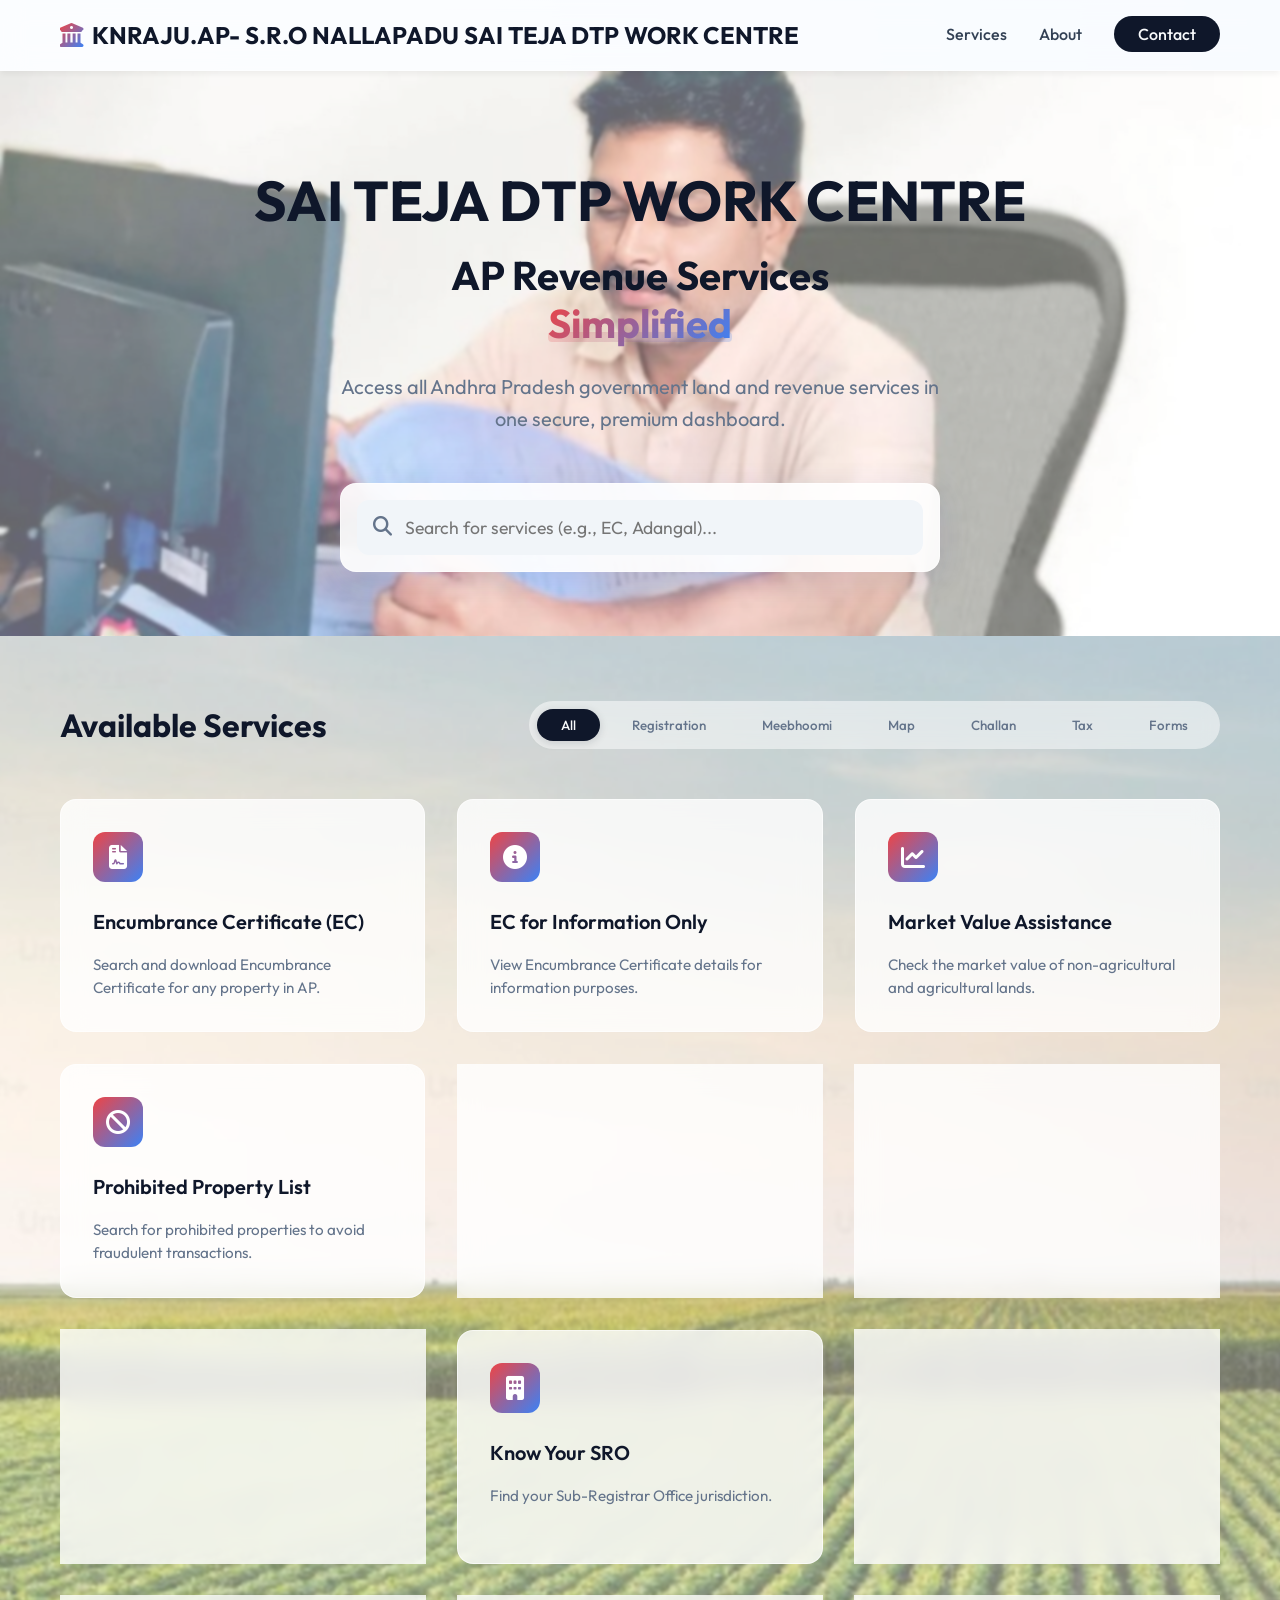
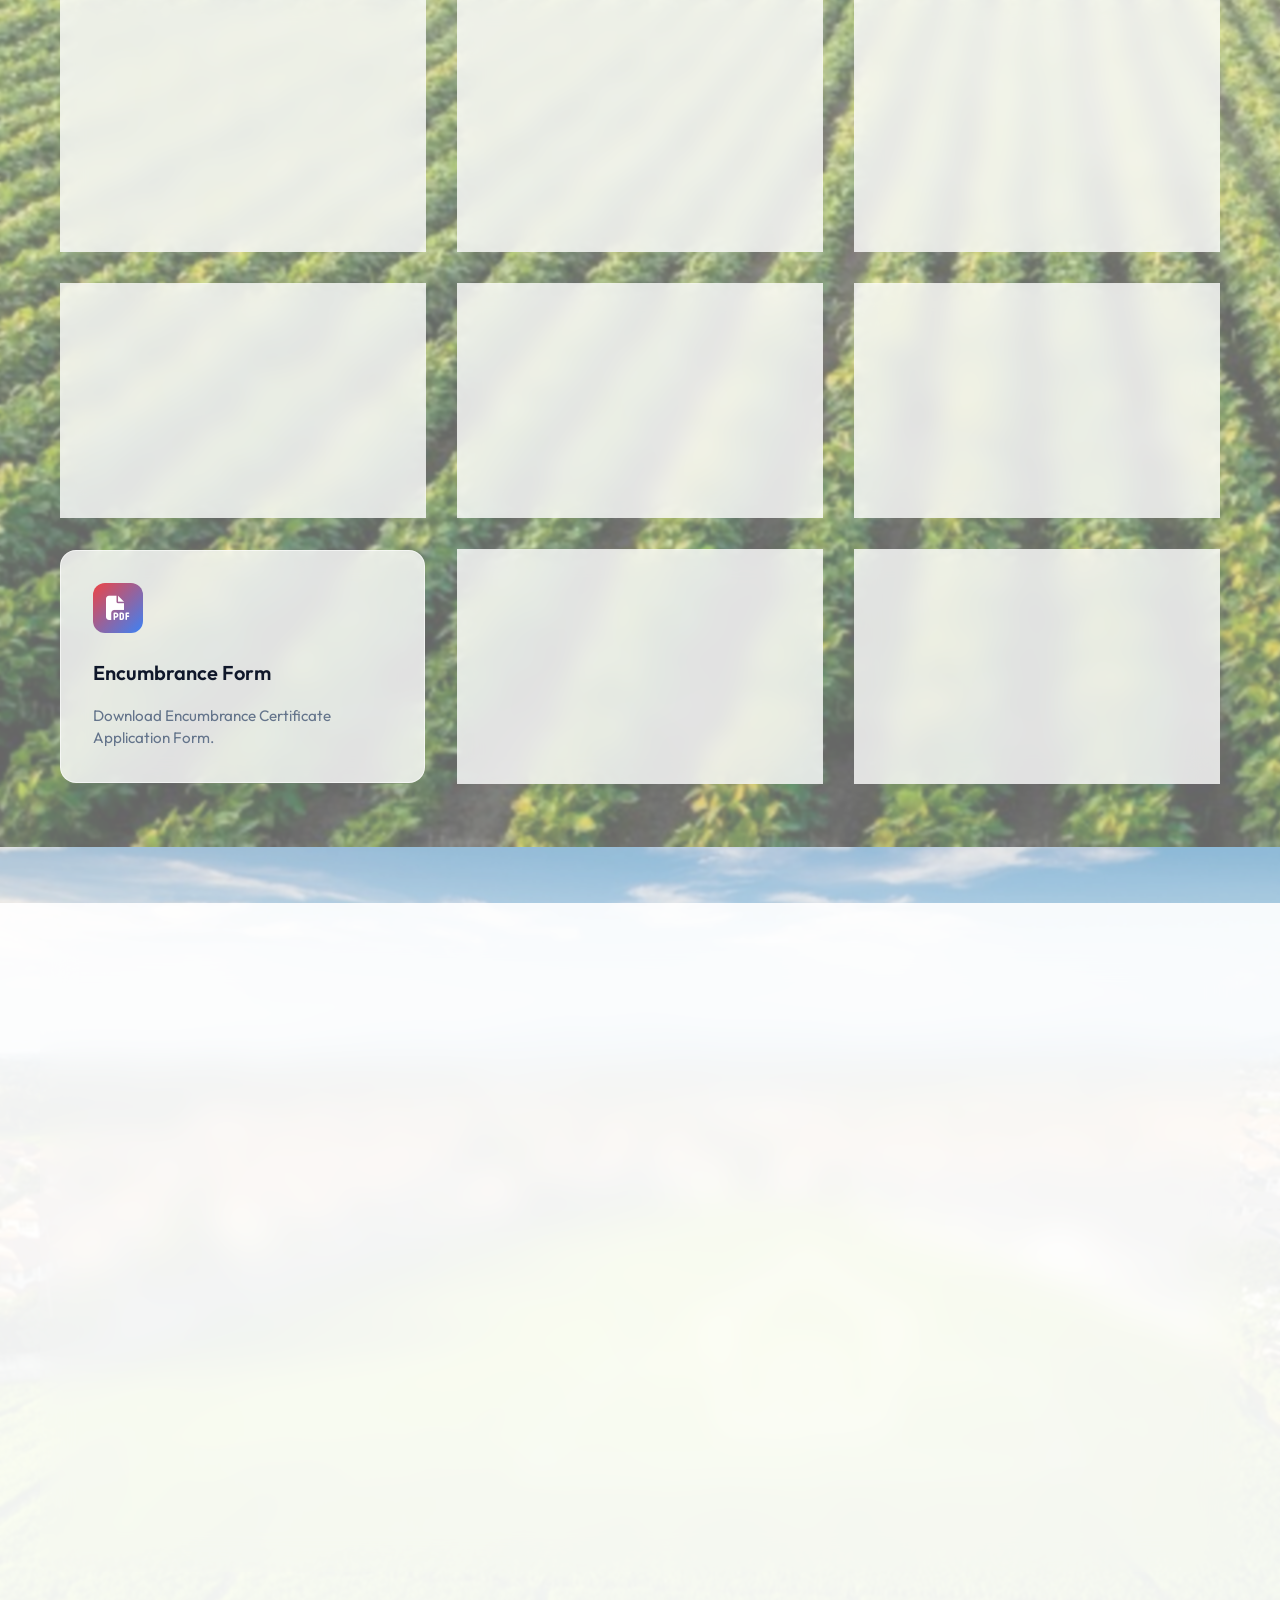
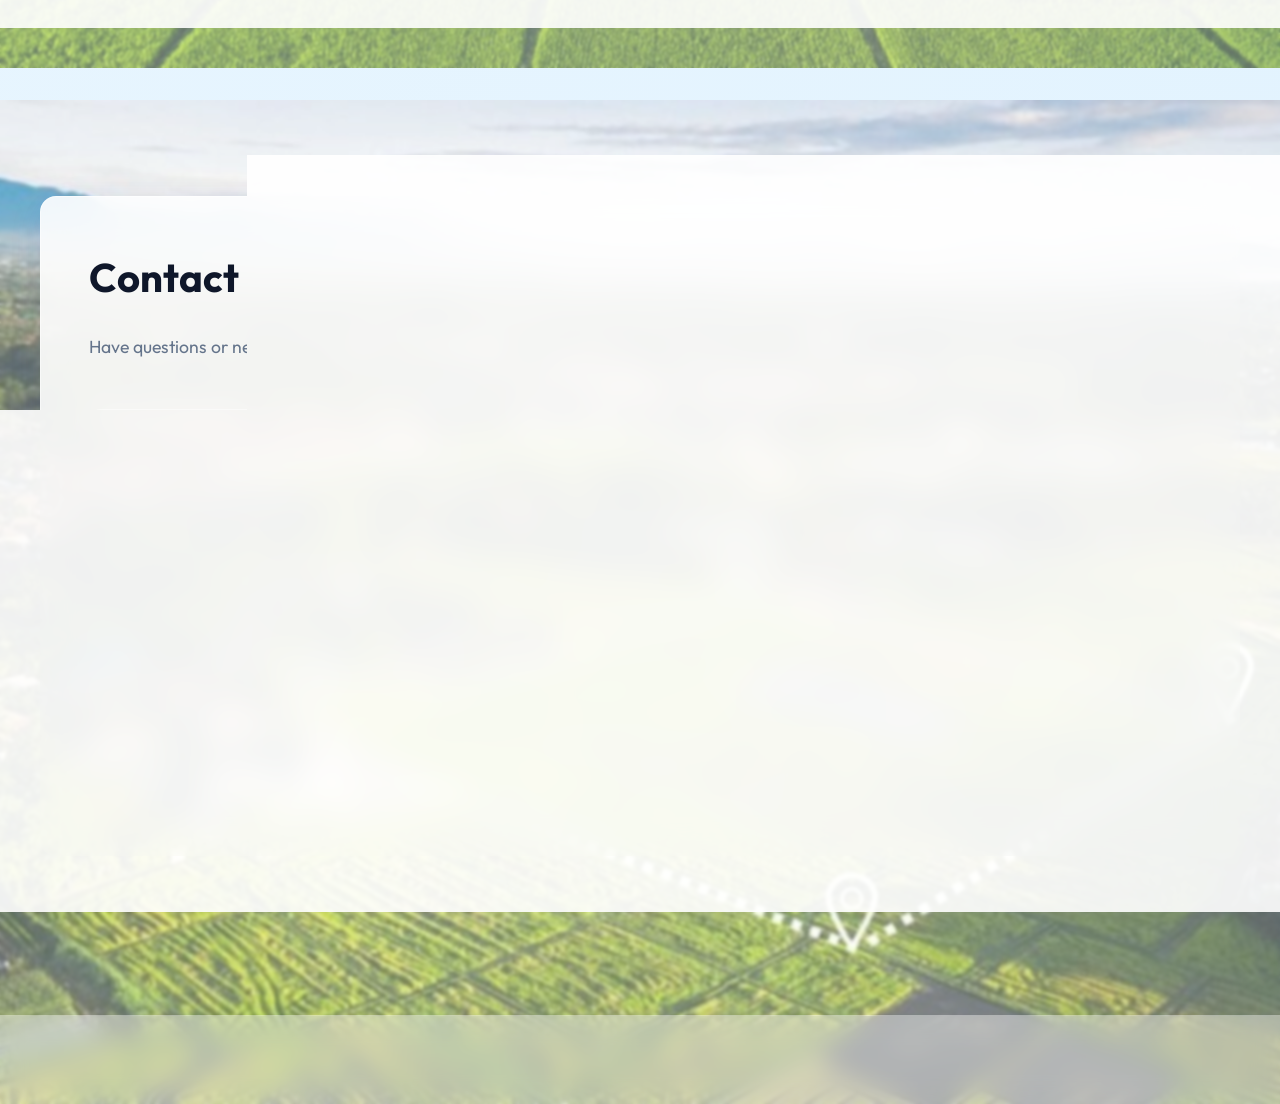
==== index.html @ a1134851 "chore(seo): add google tag manager noscript tag to body" ====
<!DOCTYPE html>
<html lang="en">

<head>
    <meta charset="UTF-8">
    <meta name="viewport" content="width=device-width, initial-scale=1.0">
    
    <!-- Google Tag Manager -->
    <script>(function(w,d,s,l,i){w[l]=w[l]||[];w[l].push({'gtm.start':
    new Date().getTime(),event:'gtm.js'});var f=d.getElementsByTagName(s)[0],
    j=d.createElement(s),dl=l!='dataLayer'?'&l='+l:'';j.async=true;j.src=
    'https://www.googletagmanager.com/gtm.js?id='+i+dl;f.parentNode.insertBefore(j,f);
    })(window,document,'script','dataLayer','GTM-5GGHSM65');</script>
    <!-- End Google Tag Manager -->
    
    <title>S.R.O NALLAPADU - SAI TEJA DTP WORK CENTRE | Kancharla Nagaraju & Kancharla Ramadevi | Guntur Revenue</title>
    <meta name="theme-color" content="#4f46e5">
    <meta name="description"
        content="Contact Kancharla Nagaraju & Document Writer Kancharla Ramadevi at SAI TEJA DTP WORK CENTRE in S.R.O Nallapadu, Guntur. Access all AP Government Revenue Department services, IGRS EC, Adangal, 1B, bank mortgage registrations, and marriage certificates.">
    <meta name="keywords" content="Nallapadu, S.R.O NALLAPADU, revenue, guntur, KANCHARLA NAGARAJU, KANCHARLA RAMADEVI, Sai Teja DTP Work Centre, Document Writer, AP Revenue Services, IGRS EC, Adangal, 1B, Bank Mortgage Registrations">

    <!-- JSON-LD Local Business Schema -->
    <script type="application/ld+json">
    {
      "@context": "https://schema.org",
      "@type": "LocalBusiness",
      "name": "S.R.O NALLAPADU - SAI TEJA DTP WORK CENTRE",
      "image": "https://knraju.works/logo.jpg",
      "@id": "https://knraju.works",
      "url": "https://knraju.works",
      "telephone": "+919703585992",
      "address": {
        "@type": "PostalAddress",
        "streetAddress": "Near Register office , Beside ankamma boddu centre",
        "addressLocality": "Nallapadu, Guntur",
        "addressRegion": "Andhra Pradesh",
        "postalCode": "522005",
        "addressCountry": "IN"
      },
      "geo": {
        "@type": "GeoCoordinates",
        "latitude": 16.2906,
        "longitude": 80.4076
      },
      "isAccessibleForFree": true,
      "employee": [
        {
          "@type": "Person",
          "name": "Kancharla Nagaraju",
          "jobTitle": "Owner"
        },
        {
          "@type": "Person",
          "name": "Kancharla Ramadevi W/o Naga Raju",
          "jobTitle": "Document Writer"
        }
      ]
    }
    </script>

    <!-- Google Fonts -->
    <link rel="preconnect" href="https://fonts.googleapis.com">
    <link rel="preconnect" href="https://fonts.gstatic.com" crossorigin>
    <link href="https://fonts.googleapis.com/css2?family=Outfit:wght@300;400;500;600;700&display=swap" rel="stylesheet">

    <!-- Custom CSS -->
    <link rel="stylesheet" href="styles.css">

    <!-- Icons -->
    <link rel="stylesheet" href="https://cdnjs.cloudflare.com/ajax/libs/font-awesome/6.4.0/css/all.min.css">
</head>

<body>
    <!-- Google Tag Manager (noscript) -->
    <noscript><iframe src="https://www.googletagmanager.com/ns.html?id=GTM-5GGHSM65"
    height="0" width="0" style="display:none;visibility:hidden"></iframe></noscript>
    <!-- End Google Tag Manager (noscript) -->

    <div class="background-gradient"></div>

    <header class="glass-header">
        <div class="container header-content">
            <div class="logo">
                <i class="fa-solid fa-building-columns"></i>
                <span>KNRAJU.AP- S.R.O NALLAPADU  SAI TEJA DTP WORK CENTRE</span>
            </div>
            <nav>
                <ul>
                    <li><a href="#services">Services</a></li>
                    <li><a href="#about">About</a></li>
                    <li><a href="#contact" class="btn-primary">Contact</a></li>
                </ul>
            </nav>
        </div>
    </header>

    <main>
        <section class="hero">
            <div class="container hero-content">
                <h1>SAI TEJA DTP WORK CENTRE</h1>
                <h2>AP Revenue Services <br><span class="highlight">Simplified</span></h2>
                <p>Access all Andhra Pradesh government land and revenue services in one secure, premium dashboard.</p>

                <div class="search-container glass-card">
                    <i class="fa-solid fa-magnifying-glass search-icon"></i>
                    <input type="text" id="serviceSearch" placeholder="Search for services (e.g., EC, Adangal)...">
                </div>
            </div>
        </section>

        <section id="services" class="services-section">
            <div class="container">
                <div class="section-header">
                    <h2>Available Services</h2>
                    <div class="category-tabs">
                        <button class="tab active" data-category="all">All</button>
                        <button class="tab" data-category="registration">Registration</button>
                        <button class="tab" data-category="meebhoomi">Meebhoomi</button>
                        <button class="tab" data-category="map">Map</button>
                        <button class="tab" data-category="challan">Challan</button>
                        <button class="tab" data-category="tax">Tax</button>
                        <button class="tab" data-category="forms">Forms</button>
                    </div>
                </div>

                <div class="services-grid" id="servicesGrid">
                    <!-- Services will be injected here by JS -->
                </div>
            </div>
        </section>

        <div class="middle-hero">
            <section id="about" class="about-section container">
                <div class="glass-card about-content">
                    <h2>About SAI TEJA DTP WORK CENTRE</h2>
                    <p>Welcome to <strong>SAI TEJA DTP WORK CENTRE</strong>, your trusted partner for Andhra Pradesh Revenue Department services located at <strong>S.R.O Nallapadu, Guntur</strong>. We are proudly managed by <strong>Kancharla Nagaraju</strong> and Document Writer <strong>Kancharla Ramadevi</strong>.</p>
                    <p>All type of Lands, houses, apartments, plots, bank mortgage registrations, marriage certificates
                        will
                        be done here.</p>
                    <p>ECs, copies, market values will be provided.</p>
                    <p><strong>Document Writer:</strong> KANCHARLA RAMADEVI W/o NAGA RAJU</p>
                    <div class="features-grid">
                        <div class="feature-item">
                            <i class="fa-solid fa-bolt"></i>
                            <span>Fast Access</span>
                        </div>
                        <div class="feature-item">
                            <i class="fa-solid fa-shield-halved"></i>
                            <span>Secure Links</span>
                        </div>
                        <div class="feature-item">
                            <i class="fa-solid fa-check-double"></i>
                            <span>Verified Sources</span>
                        </div>
                    </div>
                </div>
            </section>
        </div>
    </main>

    <div class="bottom-hero">

        <section id="contact" class="contact-section container">
            <div class="glass-card contact-content">
                <h2>Contact Us</h2>
                <p>Have questions or need assistance with our services? Reach out to SAI TEJA DTP WORK CENTRE.</p>

                <div class="contact-details">
                    <div class="contact-item">
                        <div class="icon-box">
                            <i class="fa-solid fa-location-dot"></i>
                        </div>
                        <div>
                            <h3>Visit Us</h3>
                            <p>Near Register office , Beside ankamma boddu centre,<br>Nallapadu, Guntur,A.P-522005.</p>
                        </div>
                    </div>

                    <div class="contact-item">
                        <div class="icon-box">
                            <i class="fa-solid fa-phone"></i>
                        </div>
                        <div>
                            <h3>Call Us</h3>
                            <p><a href="tel:+919703585992">+91 9703585992</a></p>
                        </div>
                    </div>

                    <div class="contact-item">
                        <div class="icon-box">
                            <i class="fa-solid fa-envelope"></i>
                        </div>
                        <div>
                            <h3>Email Us</h3>
                            <p><a href="mailto:saitejadtpworkcenter@gmail.com">saitejadtpworkcenter@gmail.com</a></p>
                        </div>
                    </div>
                </div>
            </div>
        </section>


        <footer class="glass-footer">
            <div class="container footer-content">
                <p>&copy; 2024 KNRAJU.AP- S.R.O NALLAPADU  SAI TEJA DTP WORK CENTRE. Private Dashboard.</p>
                <div class="footer-links">
                    <a href="#">Privacy Policy</a>
                    <a href="#">Terms of Service</a>
                </div>
            </div>
        </footer>
    </div>

    <script src="data.js"></script>
    <script src="script.js"></script>
</body>

</html>
---- styles.css ----
:root {
    --primary-color: #0f172a;
    --secondary-color: #334155;
    --accent-color: #ef4444;
    /* Red */
    --accent-gradient: linear-gradient(135deg, #ef4444 0%, #3b82f6 100%);
    --accent-hover: #dc2626;
    --text-light: #f8fafc;
    --text-dark: #1e293b;
    --text-muted: #64748b;
    --glass-bg: rgba(255, 255, 255, 0.7);
    --glass-border: rgba(255, 255, 255, 0.5);
    --glass-shadow: 0 8px 32px 0 rgba(31, 38, 135, 0.1);
    --gradient-bg: linear-gradient(135deg, #f0f9ff 0%, #e0f2fe 100%);
    --card-hover-transform: translateY(-5px);
}

* {
    margin: 0;
    padding: 0;
    box-sizing: border-box;
}

body {
    font-family: 'Outfit', sans-serif;
    background: var(--gradient-bg);
    color: var(--text-dark);
    line-height: 1.6;
    min-height: 100vh;
    overflow-x: hidden;
}

.background-gradient {
    position: fixed;
    top: 0;
    left: 0;
    width: 100%;
    height: 100%;
    z-index: -1;
    background: radial-gradient(circle at 10% 20%, rgb(239, 246, 255) 0%, rgb(219, 234, 254) 90%);
}

.container {
    max-width: 1200px;
    margin: 0 auto;
    padding: 0 20px;
}

/* Header */
.glass-header {
    background: rgba(255, 255, 255, 0.8);
    backdrop-filter: blur(12px);
    -webkit-backdrop-filter: blur(12px);
    border-bottom: 1px solid var(--glass-border);
    position: sticky;
    top: 0;
    z-index: 100;
    padding: 1rem 0;
    box-shadow: 0 4px 6px -1px rgba(0, 0, 0, 0.05);
}

.header-content {
    display: flex;
    justify-content: space-between;
    align-items: center;
}

.logo {
    font-size: 1.5rem;
    font-weight: 700;
    color: var(--primary-color);
    display: flex;
    align-items: center;
    gap: 0.5rem;
}

.logo i {
    background: var(--accent-gradient);
    -webkit-background-clip: text;
    background-clip: text;
    -webkit-text-fill-color: transparent;
}

nav ul {
    display: flex;
    gap: 2rem;
    list-style: none;
    align-items: center;
}

nav a {
    text-decoration: none;
    color: var(--secondary-color);
    font-weight: 500;
    transition: color 0.3s ease;
}

nav a:hover {
    color: var(--primary-color);
}

.btn-primary {
    background-color: var(--primary-color);
    color: var(--text-light) !important;
    padding: 0.5rem 1.5rem;
    border-radius: 50px;
    transition: all 0.3s ease;
}

.btn-primary:hover {
    background-color: var(--secondary-color);
    transform: translateY(-2px);
    box-shadow: 0 4px 12px rgba(15, 23, 42, 0.2);
}

/* Hero */
.hero {
    padding: 6rem 0 4rem;
    text-align: center;
    position: relative;
    background-image: url('hero-bg.jpg');
    background-size: cover;
    background-position: center;
    background-repeat: no-repeat;
}

.hero::before {
    content: '';
    position: absolute;
    top: 0;
    left: 0;
    right: 0;
    bottom: 0;
    background: rgba(255, 255, 255, 0.4);
    backdrop-filter: blur(1px);
    z-index: 0;
}

.hero-content {
    position: relative;
    z-index: 1;
}

.hero h1 {
    font-size: 3.5rem;
    color: var(--primary-color);
    margin-bottom: 1rem;
    line-height: 1.2;
}

.hero h2 {
    font-size: 2.5rem;
    color: var(--primary-color);
    margin-bottom: 1.5rem;
    line-height: 1.2;
}

.highlight {
    background: var(--accent-gradient);
    -webkit-background-clip: text;
    background-clip: text;
    -webkit-text-fill-color: transparent;
    position: relative;
    display: inline-block;
}

.highlight::after {
    content: '';
    position: absolute;
    bottom: 5px;
    left: 0;
    width: 100%;
    height: 10px;
    background: var(--accent-gradient);
    opacity: 0.2;
    z-index: -1;
    border-radius: 4px;
}

.hero p {
    font-size: 1.25rem;
    color: var(--text-muted);
    max-width: 600px;
    margin: 0 auto 3rem;
}

.search-container {
    max-width: 600px;
    margin: 0 auto;
    position: relative;
    display: flex;
    align-items: center;
}

.glass-card {
    background: rgba(255, 255, 255, 0.9);
    backdrop-filter: blur(16px);
    border: 1px solid var(--glass-border);
    border-radius: 16px;
    box-shadow: var(--glass-shadow);
    padding: 1rem;
}

.search-container input {
    width: 100%;
    padding: 1rem 1rem 1rem 3rem;
    border: none;
    border-radius: 12px;
    font-size: 1.1rem;
    background: #f1f5f9;
    color: var(--text-dark);
    outline: none;
    transition: all 0.3s ease;
    font-family: inherit;
}

.search-container input:focus {
    background: #fff;
    box-shadow: 0 0 0 3px rgba(239, 68, 68, 0.3);
}

.search-icon {
    position: absolute;
    left: 2rem;
    color: var(--text-muted);
    font-size: 1.2rem;
}

/* Services */
.services-section {
    padding: 4rem 0;
}

.section-header {
    display: flex;
    justify-content: space-between;
    align-items: center;
    margin-bottom: 3rem;
    flex-wrap: wrap;
    gap: 1rem;
}

.section-header h2 {
    font-size: 2rem;
    color: var(--primary-color);
}

.category-tabs {
    display: flex;
    gap: 0.5rem;
    background: rgba(255, 255, 255, 0.5);
    padding: 0.5rem;
    border-radius: 50px;
    backdrop-filter: blur(8px);
}

.tab {
    border: none;
    background: none;
    padding: 0.5rem 1.5rem;
    border-radius: 25px;
    cursor: pointer;
    font-family: inherit;
    font-weight: 500;
    color: var(--text-muted);
    transition: all 0.3s ease;
}

.tab.active {
    background-color: var(--primary-color);
    color: var(--text-light);
    box-shadow: 0 2px 8px rgba(15, 23, 42, 0.15);
}

.tab:hover:not(.active) {
    background-color: rgba(255, 255, 255, 0.8);
    color: var(--primary-color);
}

.services-grid {
    display: grid;
    grid-template-columns: repeat(auto-fill, minmax(280px, 1fr));
    gap: 2rem;
}

.service-card {
    background: rgba(255, 255, 255, 0.8);
    backdrop-filter: blur(12px);
    border: 1px solid rgba(255, 255, 255, 0.6);
    border-radius: 16px;
    padding: 2rem;
    text-decoration: none;
    color: var(--text-dark);
    transition: all 0.3s cubic-bezier(0.4, 0, 0.2, 1);
    display: flex;
    flex-direction: column;
    align-items: flex-start;
    gap: 1rem;
    position: relative;
    overflow: hidden;
}

.service-card:hover {
    transform: translateY(-8px);
    box-shadow: 0 20px 40px -5px rgba(0, 0, 0, 0.1);
    background: rgba(255, 255, 255, 0.95);
    border-color: var(--accent-color);
}

.service-icon {
    width: 50px;
    height: 50px;
    background: var(--accent-gradient);
    border-radius: 12px;
    display: flex;
    align-items: center;
    justify-content: center;
    color: #fff;
    font-size: 1.5rem;
    margin-bottom: 0.5rem;
}

.service-card h3 {
    font-size: 1.25rem;
    font-weight: 600;
    color: var(--primary-color);
}

.service-card p {
    font-size: 0.95rem;
    color: var(--text-muted);
    line-height: 1.5;
}

.card-arrow {
    position: absolute;
    bottom: 1.5rem;
    right: 1.5rem;
    color: var(--accent-color);
    opacity: 0;
    transform: translateX(-10px);
    transition: all 0.3s ease;
}

.service-card:hover .card-arrow {
    opacity: 1;
    transform: translateX(0);
}

/* Footer */
.glass-footer {
    margin-top: 4rem;
    padding: 2rem 0;
    background: rgba(255, 255, 255, 0.5);
    backdrop-filter: blur(12px);
    border-top: 1px solid var(--glass-border);
}

.footer-content {
    display: flex;
    justify-content: space-between;
    align-items: center;
    color: var(--text-muted);
    font-size: 0.9rem;
}

.footer-links {
    display: flex;
    gap: 1.5rem;
}

.footer-links a {
    color: var(--text-muted);
    text-decoration: none;
    transition: color 0.2s;
}

.footer-links a:hover {
    color: var(--primary-color);
}

/* About Section */
.about-section,
.contact-section {
    padding: 6rem 0;
    margin-bottom: 2rem;
}

.about-content,
.contact-content {
    padding: 3rem;
    text-align: left;
}

.about-content h2,
.contact-content h2 {
    font-size: 2.5rem;
    color: var(--primary-color);
    margin-bottom: 1.5rem;
}

.about-content p,
.contact-content p {
    font-size: 1.1rem;
    color: var(--text-muted);
    max-width: 800px;
    margin: 0 0 2rem 0;
}

.features-grid {
    display: flex;
    justify-content: flex-start;
    gap: 3rem;
    margin-top: 3rem;
    flex-wrap: wrap;
}

.feature-item {
    display: flex;
    flex-direction: column;
    align-items: center;
    gap: 1rem;
}

.feature-item i {
    font-size: 2rem;
    background: var(--accent-gradient);
    /* -webkit-background-clip: text; */
    /* -webkit-text-fill-color: transparent; */
    color: #fff;
    /* background: rgba(239, 68, 68, 0.1); */
    width: 60px;
    height: 60px;
    display: flex;
    align-items: center;
    justify-content: center;
    border-radius: 50%;
}

.feature-item span {
    font-weight: 600;
    color: var(--primary-color);
}

/* Contact Section */
.contact-details {
    display: flex;
    flex-direction: column;
    gap: 1.5rem;
    margin-top: 3rem;
    text-align: left;
}

.contact-item {
    display: flex;
    align-items: flex-start;
    gap: 1rem;
    background: rgba(255, 255, 255, 0.5);
    padding: 1.5rem;
    border-radius: 12px;
    transition: transform 0.3s ease;
}

.contact-item:hover {
    transform: translateY(-5px);
    background: rgba(255, 255, 255, 0.8);
}

.icon-box {
    background: var(--primary-color);
    color: var(--text-light);
    width: 40px;
    height: 40px;
    border-radius: 10px;
    display: flex;
    align-items: center;
    justify-content: center;
    font-size: 1.2rem;
    flex-shrink: 0;
}

.contact-item h3 {
    font-size: 1.1rem;
    color: var(--primary-color);
    margin-bottom: 0.5rem;
}

.contact-item p {
    margin: 0;
    font-size: 0.95rem;
    text-align: left;
}

.contact-item a {
    color: var(--secondary-color);
    text-decoration: none;
    font-weight: 500;
}

.contact-item a:hover {
    color: var(--accent-hover);
}

/* Responsive */
@media (max-width: 768px) {
    .hero h1 {
        font-size: 2.5rem;
    }

    .hero h2 {
        font-size: 2rem;
    }

    .header-content {
        flex-direction: column;
        gap: 1rem;
    }

    .footer-content {
        flex-direction: column;
        gap: 1rem;
        text-align: center;
    }

    .category-tabs {
        width: 100%;
        overflow-x: auto;
        padding-bottom: 0.5rem;
    }

    .tab {
        white-space: nowrap;
    }
}

.services-content {
    padding: 3rem;
    text-align: left;
}
/* Bottom Hero Section */
.bottom-hero {
    position: relative;
    background-image: url('footer-bg.jpg');
    background-size: cover;
    background-position: center;
    background-repeat: no-repeat;
}

.bottom-hero::before {
    content: '';
    position: absolute;
    top: 0;
    left: 0;
    right: 0;
    bottom: 0;
    background: rgba(255, 255, 255, 0.3);
    backdrop-filter: blur(1px);
    z-index: 0;
}

.bottom-hero .contact-section,
.bottom-hero .glass-footer {
    position: relative;
    z-index: 1;
}

.bottom-hero .glass-footer {
    background: rgba(255, 255, 255, 0.4);
    border-top: 1px solid rgba(255, 255, 255, 0.3);
}

/* Middle Hero Section */
.middle-hero {
    position: relative;
    background-image: url('about-bg.jpg');
    background-size: cover;
    background-position: center;
    background-repeat: no-repeat;
}

.middle-hero::before {
    content: '';
    position: absolute;
    top: 0;
    left: 0;
    right: 0;
    bottom: 0;
    background: rgba(255, 255, 255, 0.4);
    backdrop-filter: blur(1px);
    z-index: 0;
}

.middle-hero .about-section {
    position: relative;
    z-index: 1;
}

/* Services Section Background */
.services-section {
    position: relative;
    background-image: url('services-bg.jpg');
    background-size: cover;
    background-position: center;
    background-repeat: no-repeat;
}

.services-section::before {
    content: '';
    position: absolute;
    top: 0;
    left: 0;
    right: 0;
    bottom: 0;
    background: rgba(255, 255, 255, 0.4);
    backdrop-filter: blur(1px);
    z-index: 0;
}

.services-section .container {
    position: relative;
    z-index: 1;
}
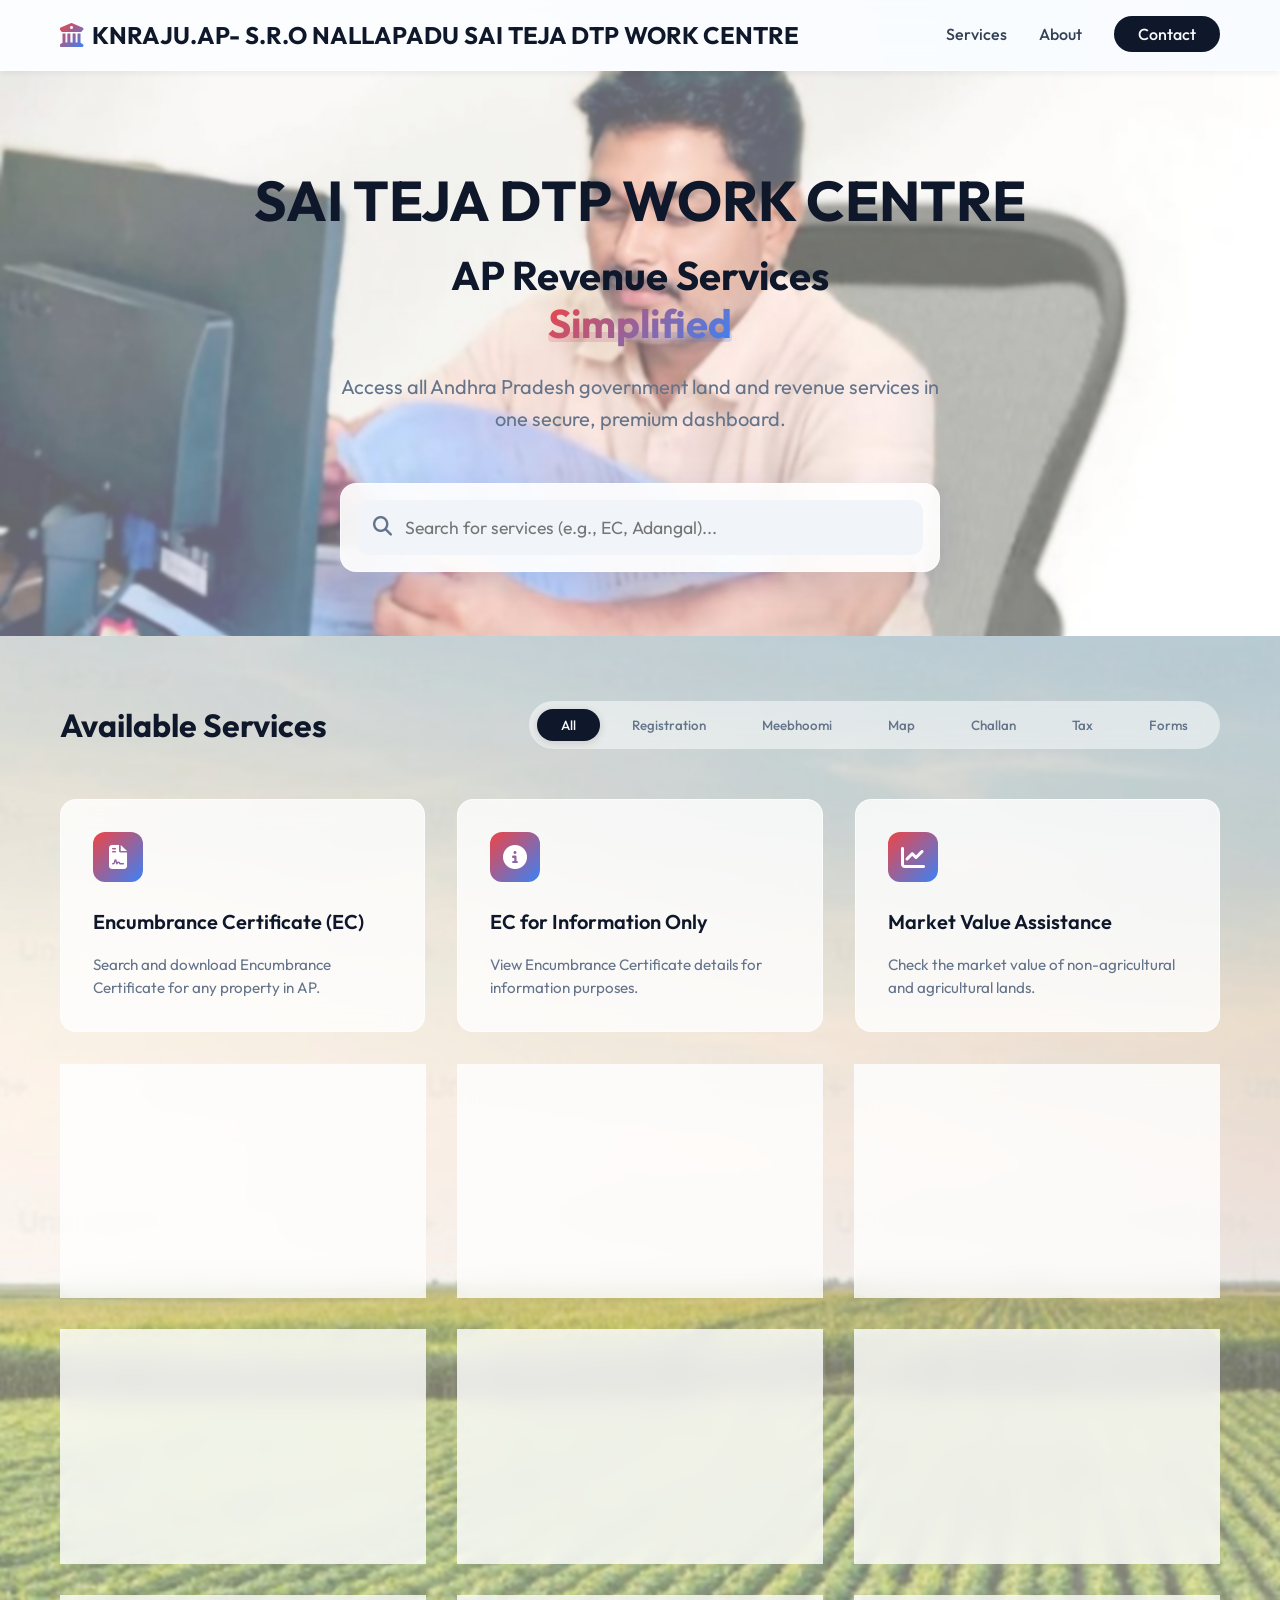
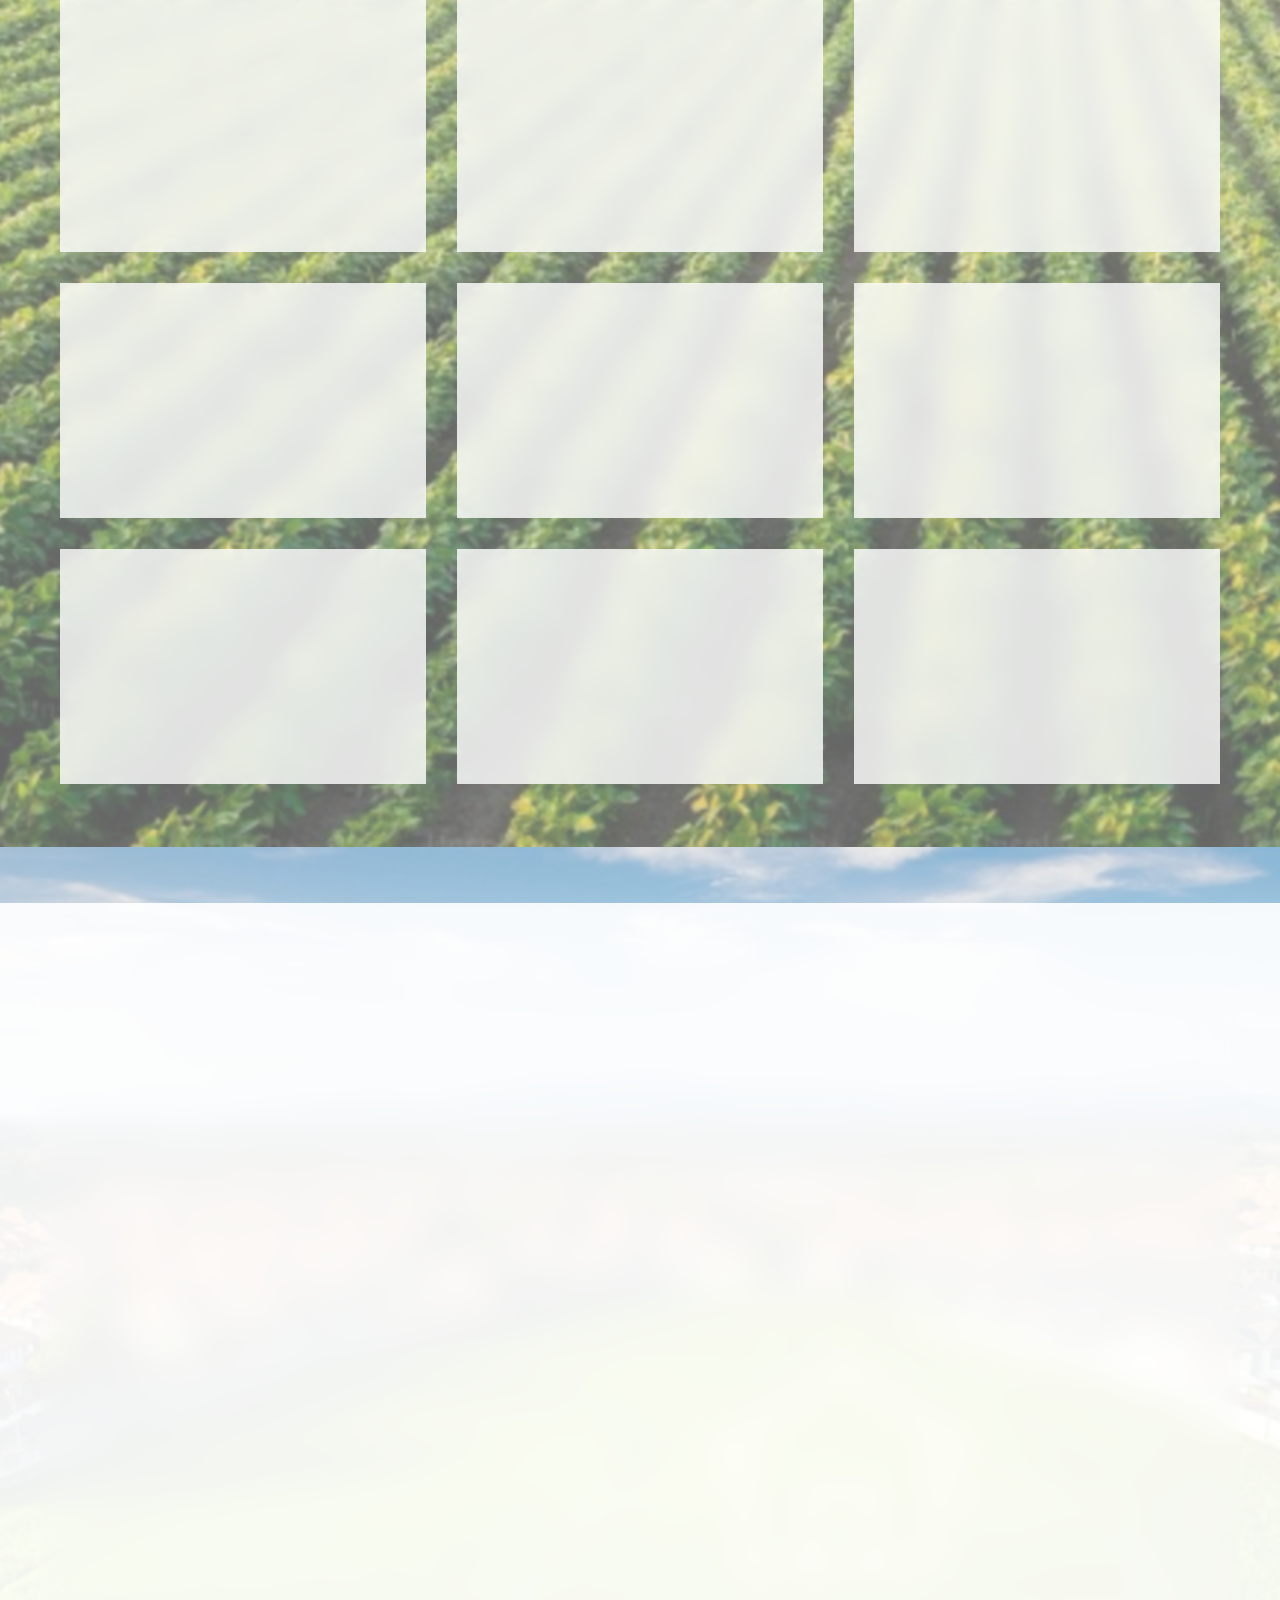
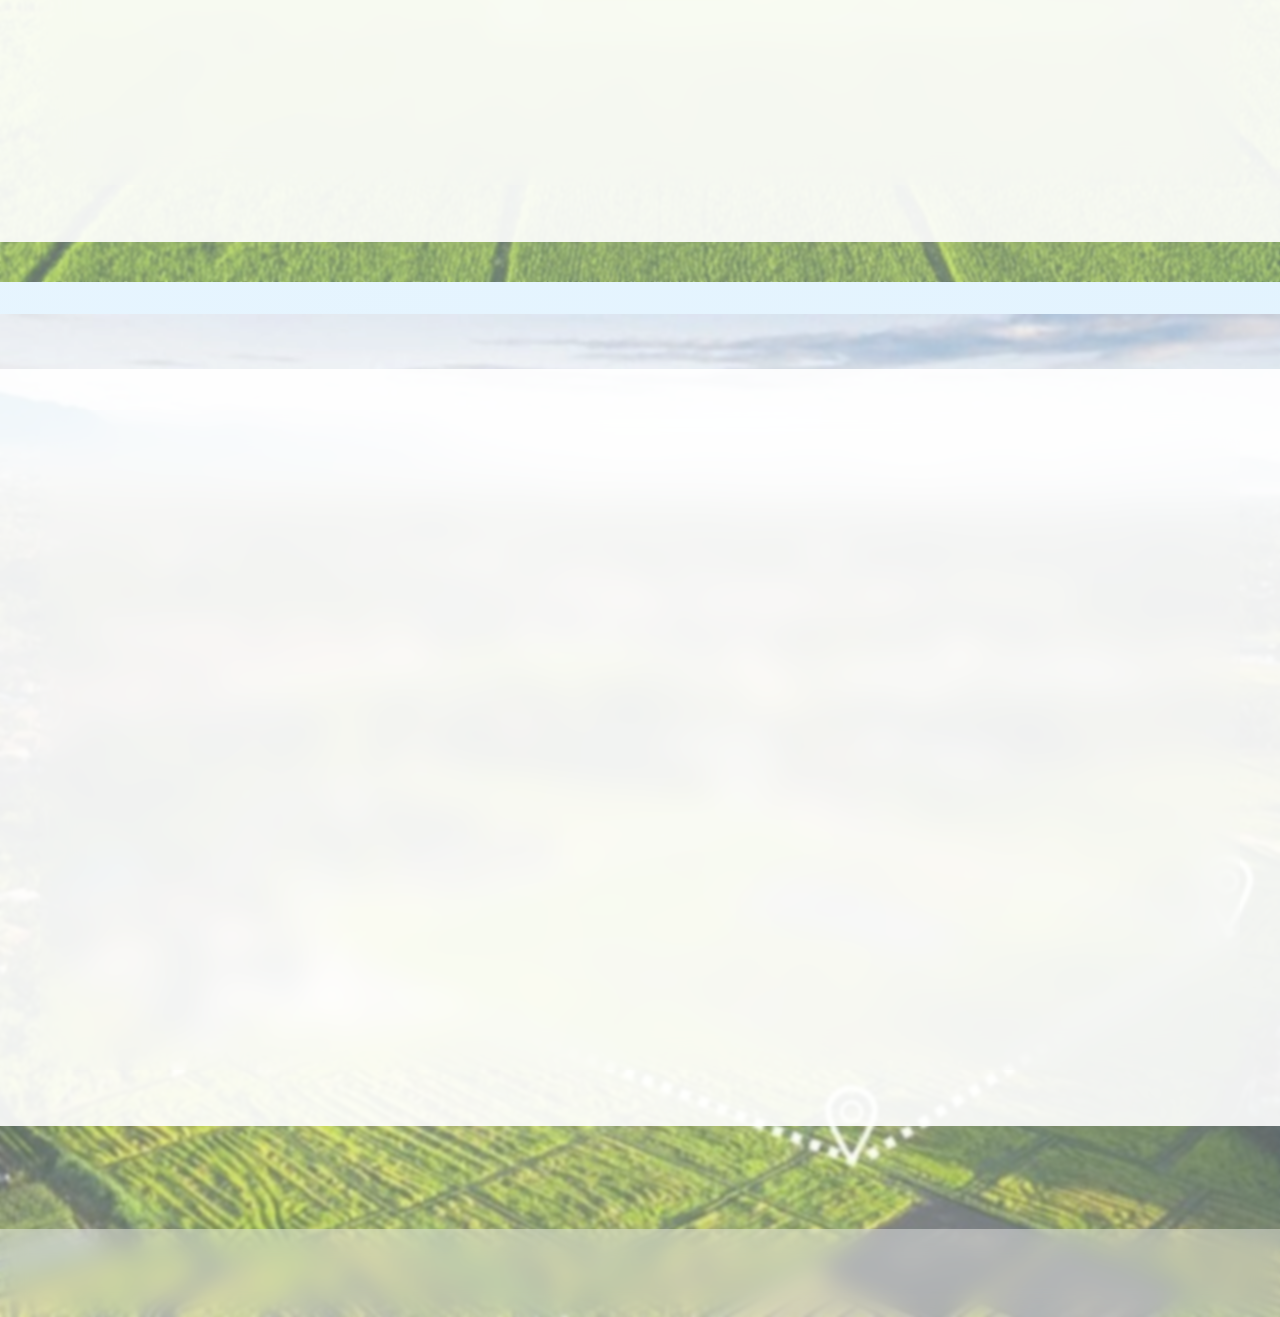
==== commit 3952749d: "Add ANYWHERE REGISTRATIONS note to About section" ====
--- a/index.html
+++ b/index.html
@@ -138,6 +138,10 @@
                         will
                         be done here.</p>
                     <p>ECs, copies, market values will be provided.</p>
+                    <p style="background: rgba(79, 70, 229, 0.05); padding: 15px; border-left: 4px solid #4f46e5; border-radius: 8px; margin: 15px 0;">
+                        <strong>(Note: We provide our registration services i.e. ANYWHERE REGISTRATIONS across Andhra Pradesh.)</strong><br>
+                        Whether you are situated in Guntur, Visakhapatnam, Tirupati, or any other region, we provide seamless, legally compliant, and hassle-free registration assistance for every client across the entire state. Our priority is to make your property transactions and documentation processes as smooth and accessible as possible, regardless of your location in AP.
+                    </p>
                     <p><strong>Document Writer:</strong> KANCHARLA RAMADEVI W/o NAGA RAJU</p>
                     <div class="features-grid">
                         <div class="feature-item">
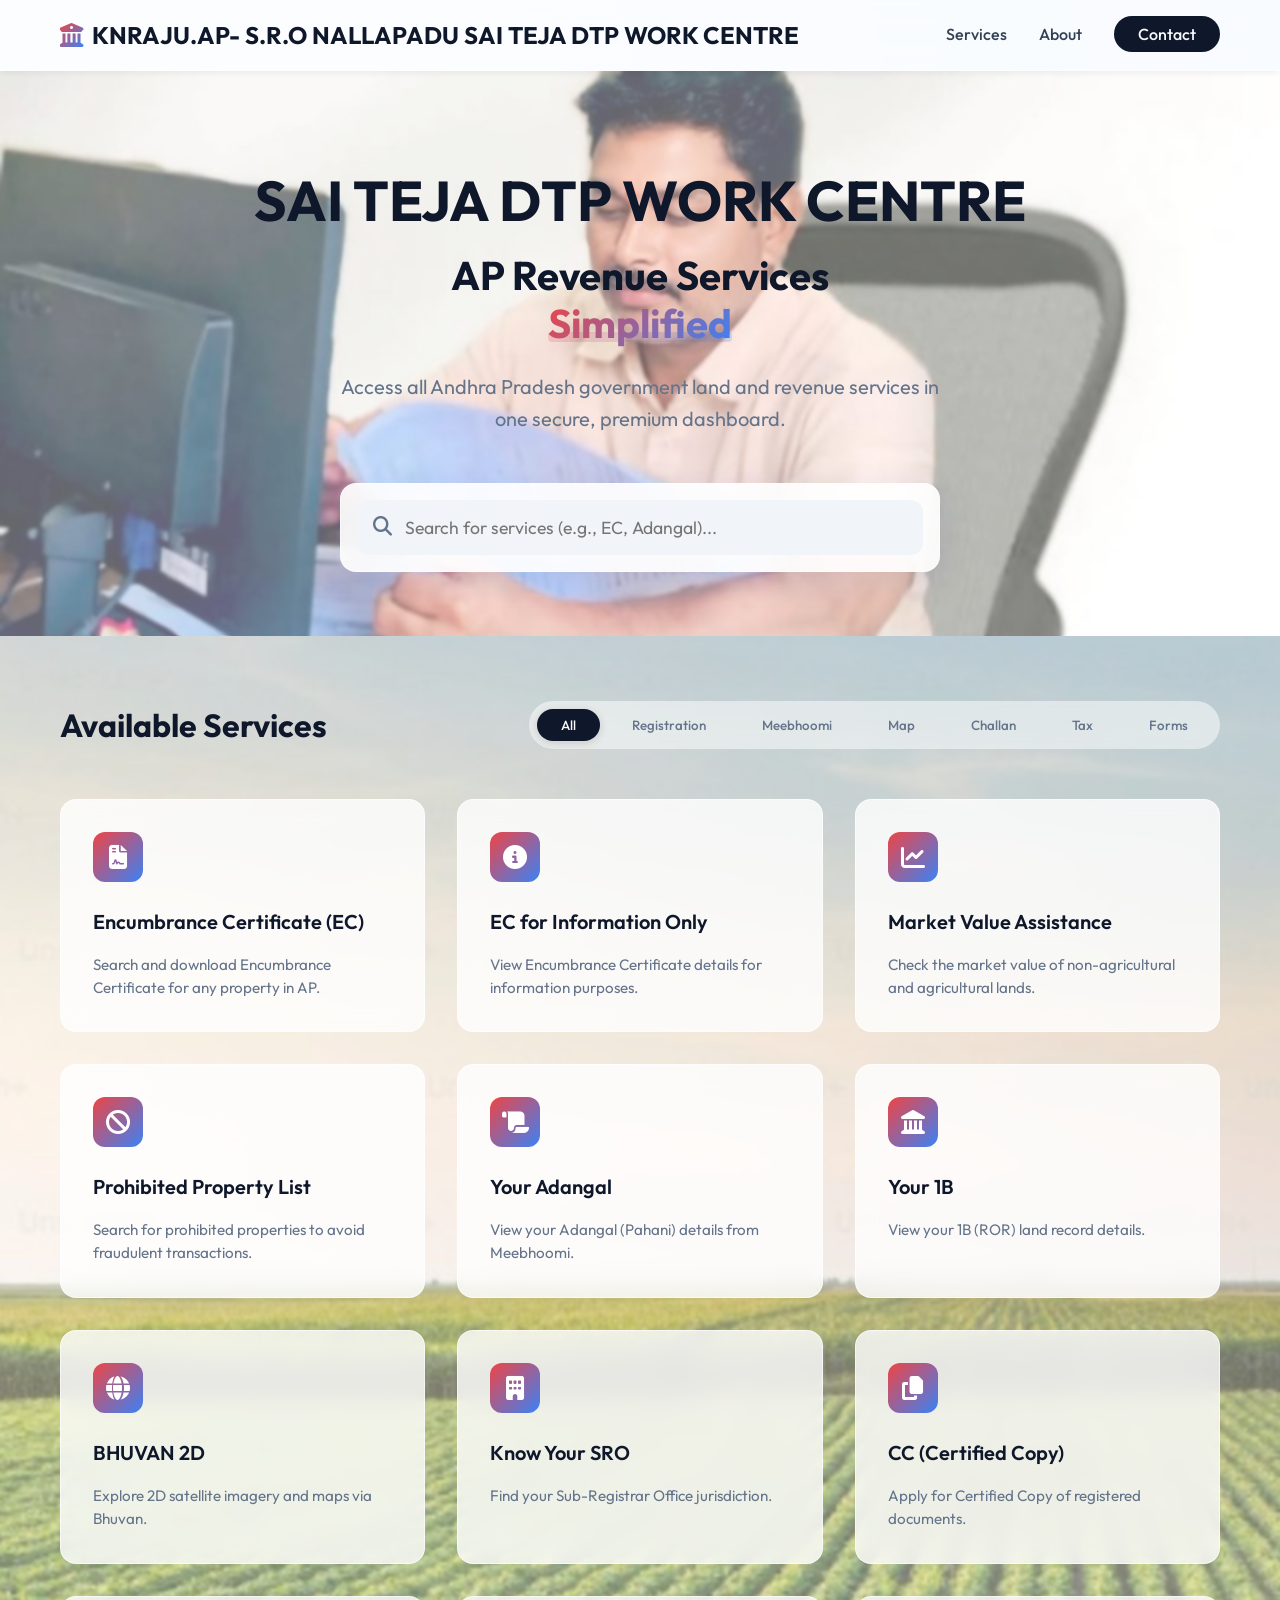
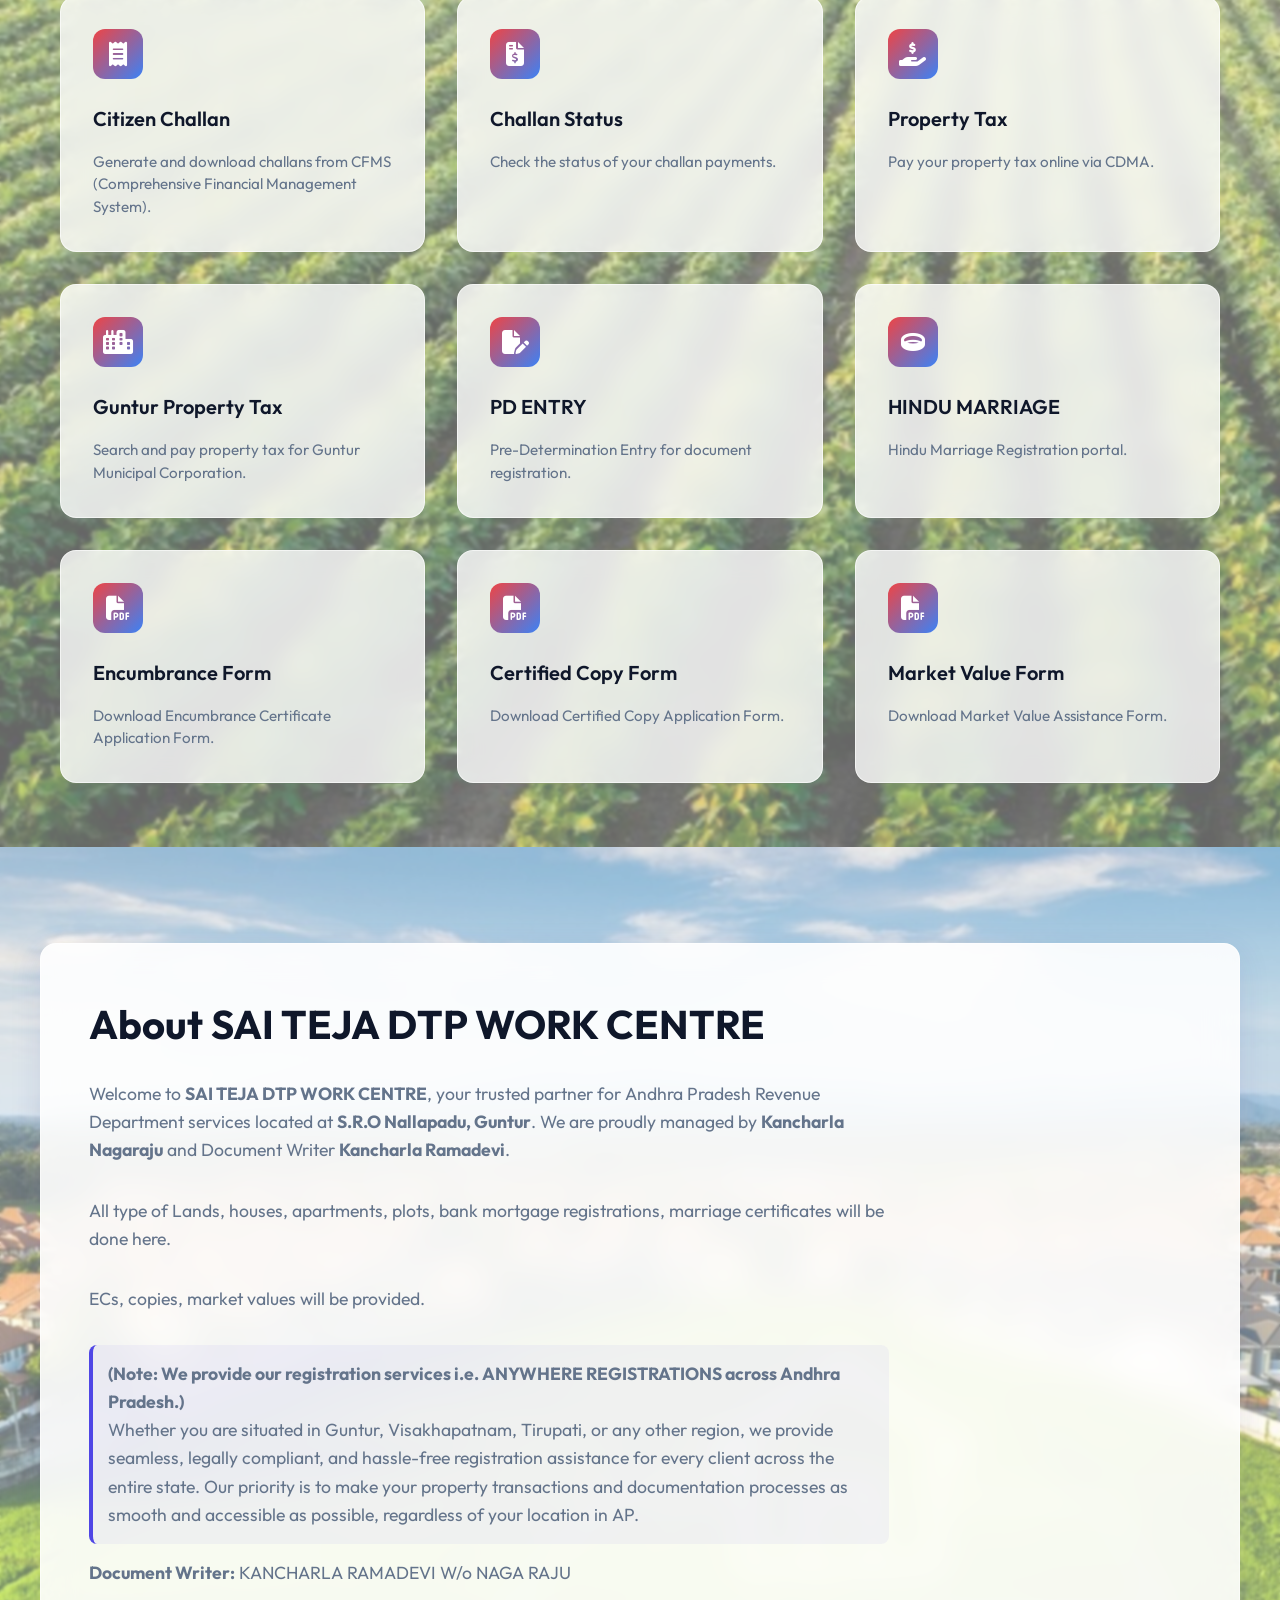
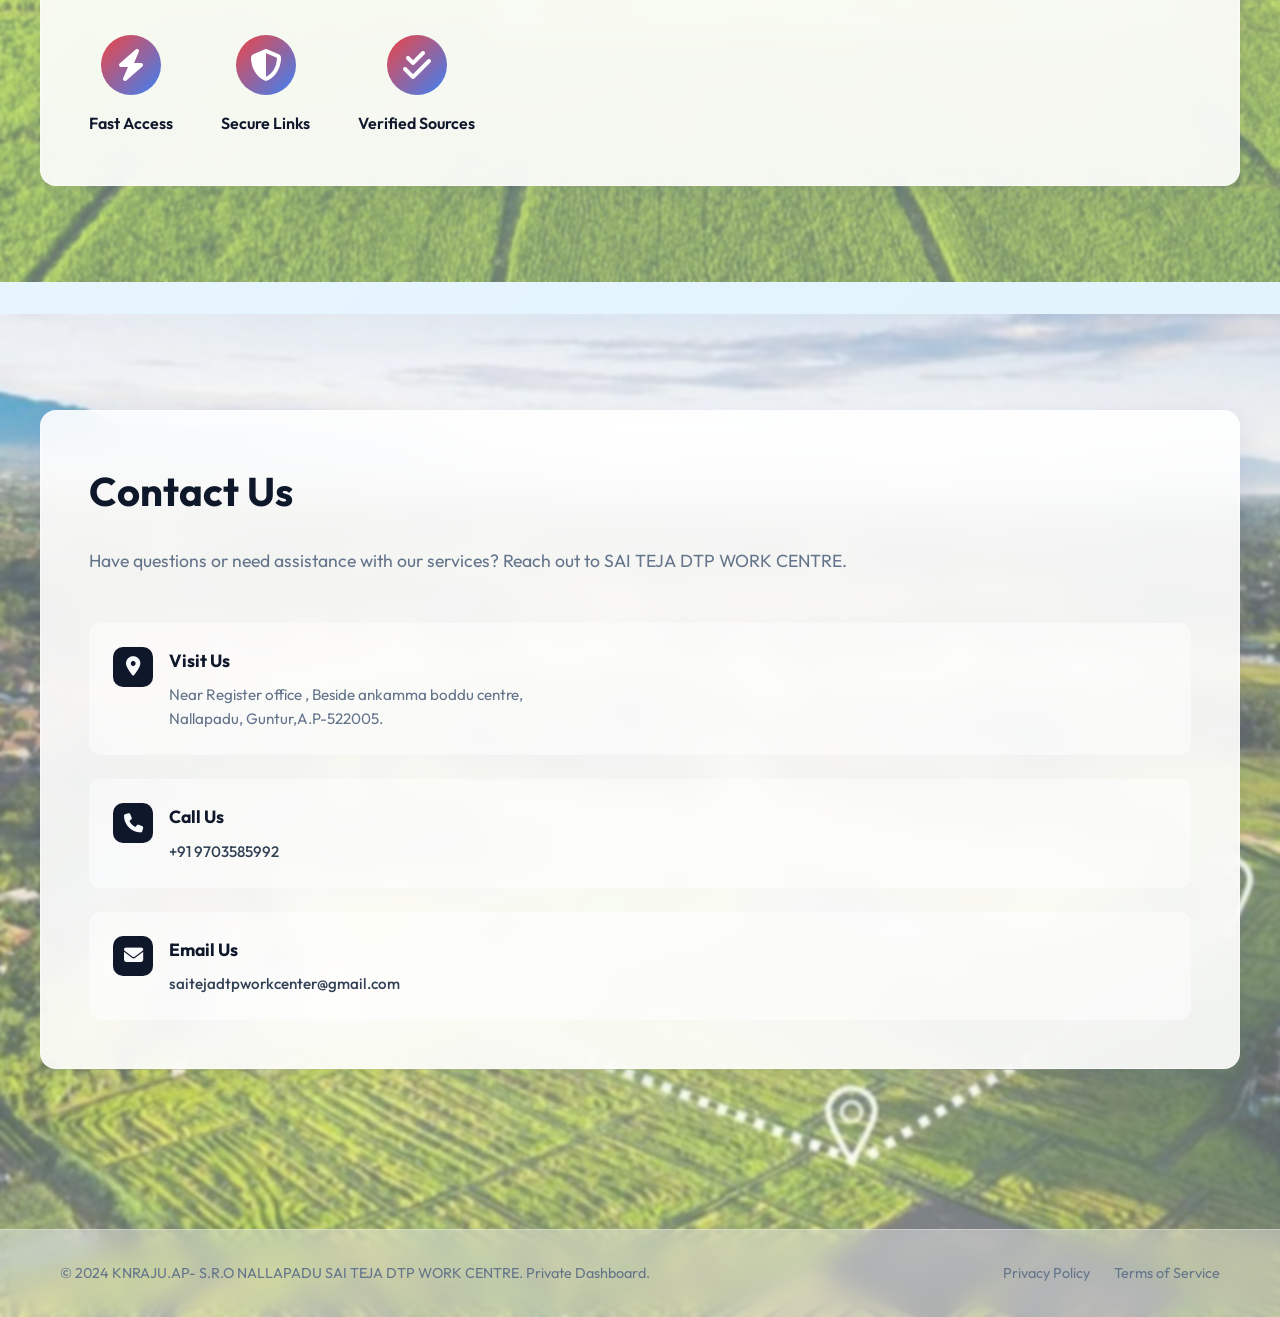
==== commit 2020bbbe: "SEO: Add canonical tag and verification file" ====
--- a/index.html
+++ b/index.html
@@ -15,6 +15,7 @@
     
     <title>S.R.O NALLAPADU - SAI TEJA DTP WORK CENTRE | Kancharla Nagaraju & Kancharla Ramadevi | Guntur Revenue</title>
     <meta name="theme-color" content="#4f46e5">
+    <link rel="canonical" href="https://knraju.works/" />
     <meta name="description"
         content="Contact Kancharla Nagaraju & Document Writer Kancharla Ramadevi at SAI TEJA DTP WORK CENTRE in S.R.O Nallapadu, Guntur. Access all AP Government Revenue Department services, IGRS EC, Adangal, 1B, bank mortgage registrations, and marriage certificates.">
     <meta name="keywords" content="Nallapadu, S.R.O NALLAPADU, revenue, guntur, KANCHARLA NAGARAJU, KANCHARLA RAMADEVI, Sai Teja DTP Work Centre, Document Writer, AP Revenue Services, IGRS EC, Adangal, 1B, Bank Mortgage Registrations">
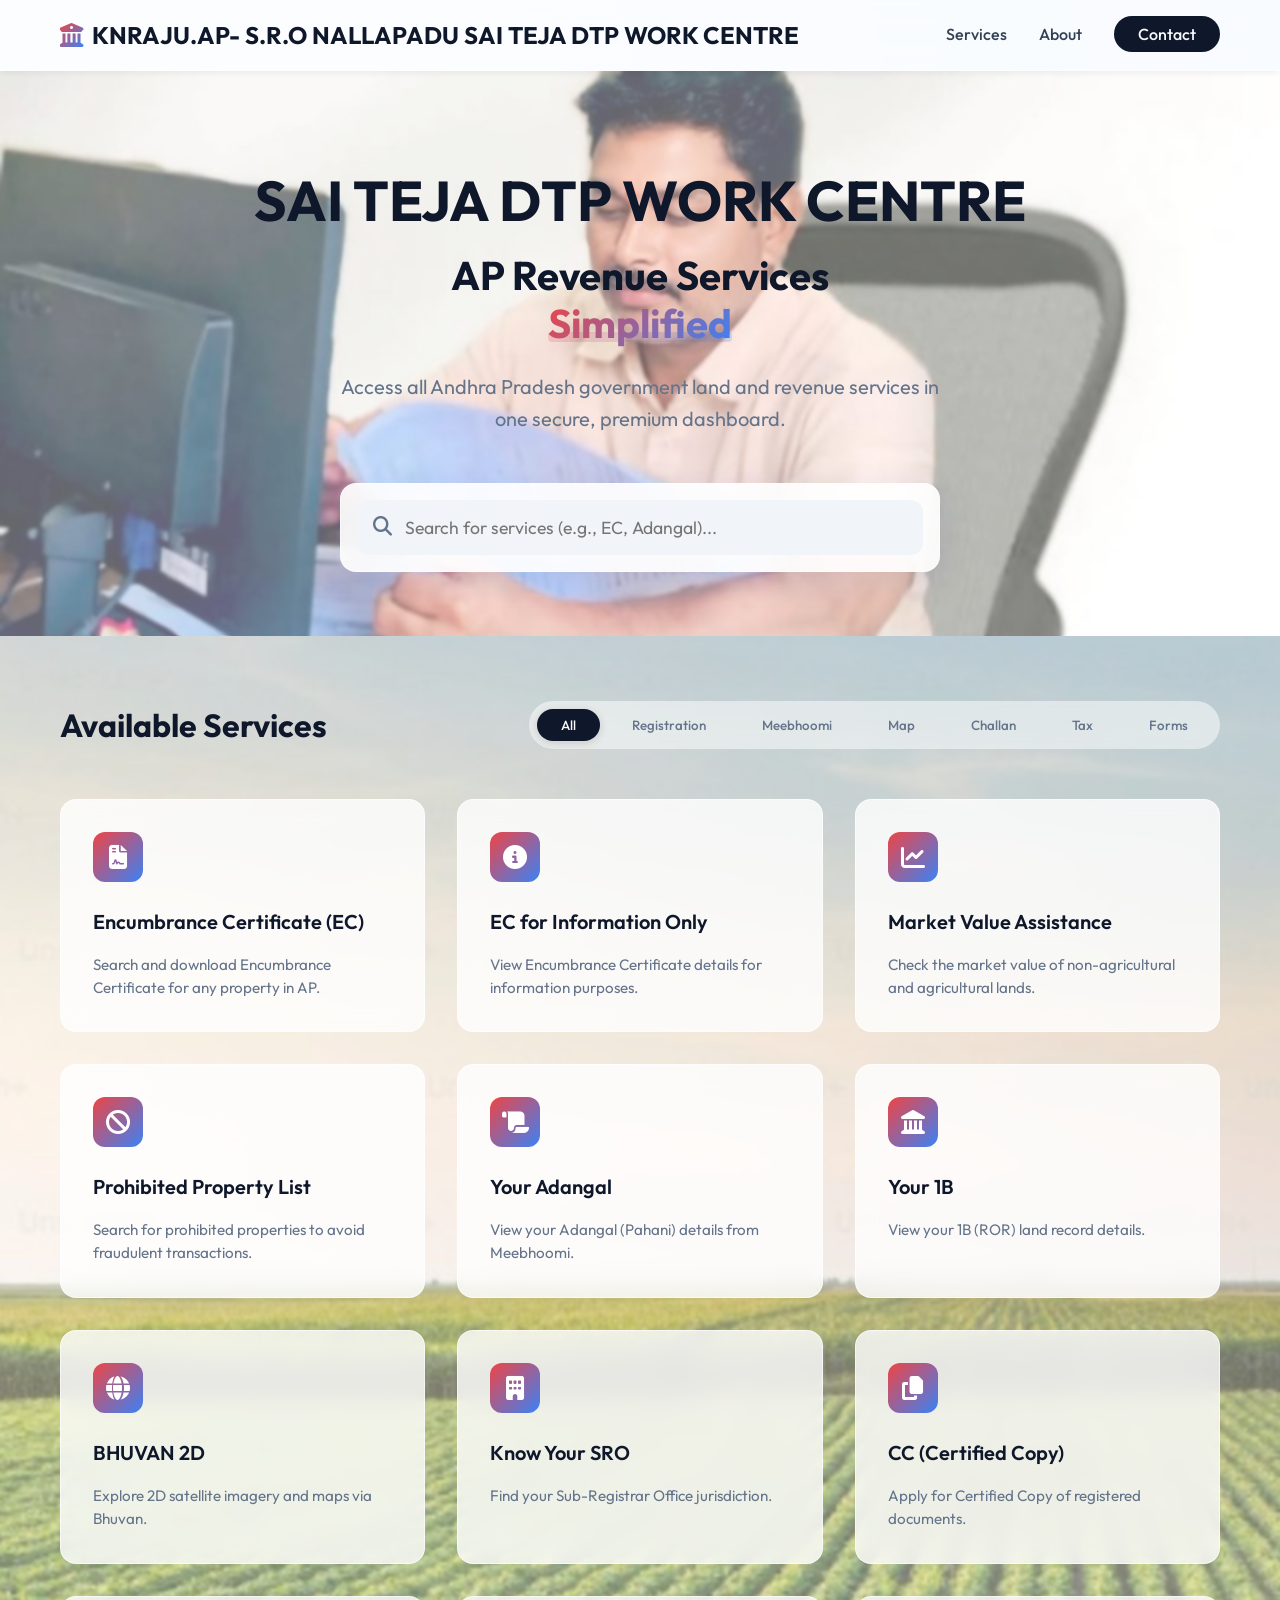
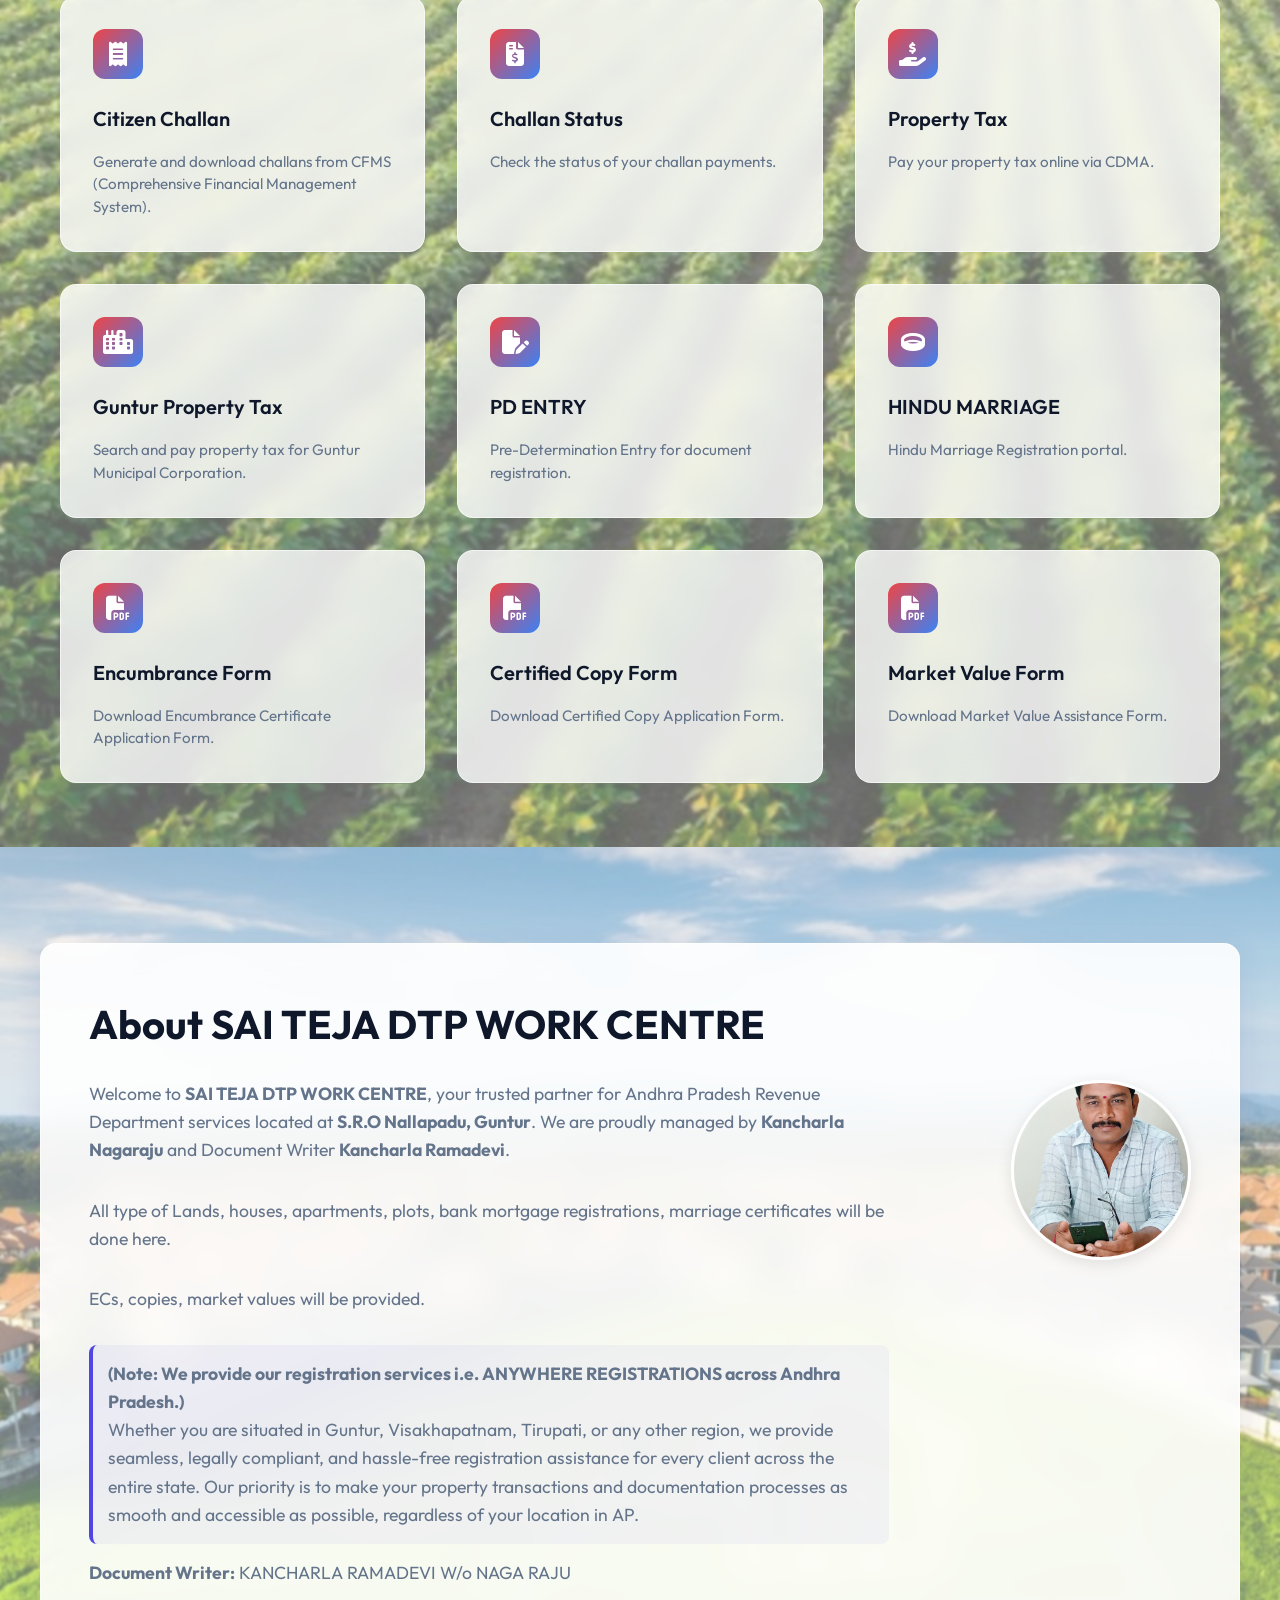
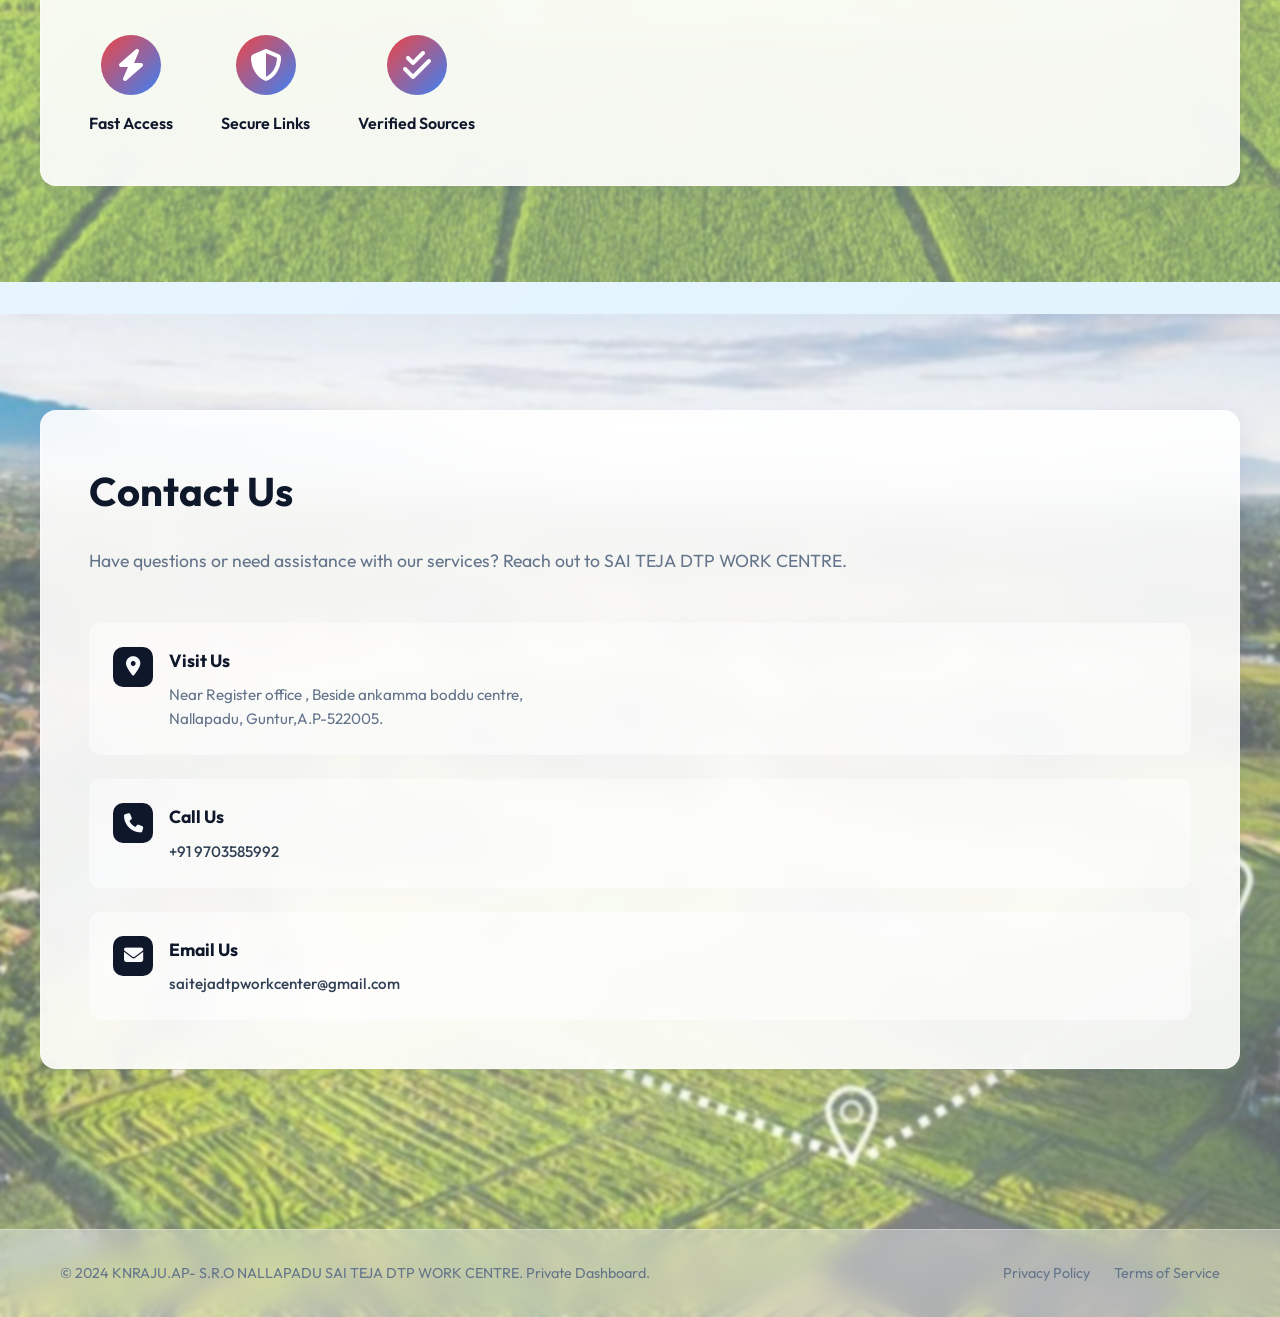
==== commit 7feb5f41: "Add Kancharla Nagaraju profile image for SEO" ====
--- a/index.html
+++ b/index.html
@@ -134,6 +134,9 @@
             <section id="about" class="about-section container">
                 <div class="glass-card about-content">
                     <h2>About SAI TEJA DTP WORK CENTRE</h2>
+                    <div class="about-profile">
+                        <img src="kancharla-nagaraju.jpg" alt="Kancharla Nagaraju">
+                    </div>
                     <p>Welcome to <strong>SAI TEJA DTP WORK CENTRE</strong>, your trusted partner for Andhra Pradesh Revenue Department services located at <strong>S.R.O Nallapadu, Guntur</strong>. We are proudly managed by <strong>Kancharla Nagaraju</strong> and Document Writer <strong>Kancharla Ramadevi</strong>.</p>
                     <p>All type of Lands, houses, apartments, plots, bank mortgage registrations, marriage certificates
                         will
--- a/styles.css
+++ b/styles.css
@@ -407,12 +407,28 @@
     margin: 0 0 2rem 0;
 }
 
+.about-profile {
+    float: right;
+    margin: 0 0 1rem 1.5rem;
+    text-align: center;
+}
+
+.about-profile img {
+    width: 180px;
+    height: 180px;
+    border-radius: 50%;
+    object-fit: cover;
+    border: 3px solid #fff;
+    box-shadow: 0 4px 15px rgba(0, 0, 0, 0.1);
+}
+
 .features-grid {
     display: flex;
     justify-content: flex-start;
     gap: 3rem;
     margin-top: 3rem;
     flex-wrap: wrap;
+    clear: both;
 }
 
 .feature-item {
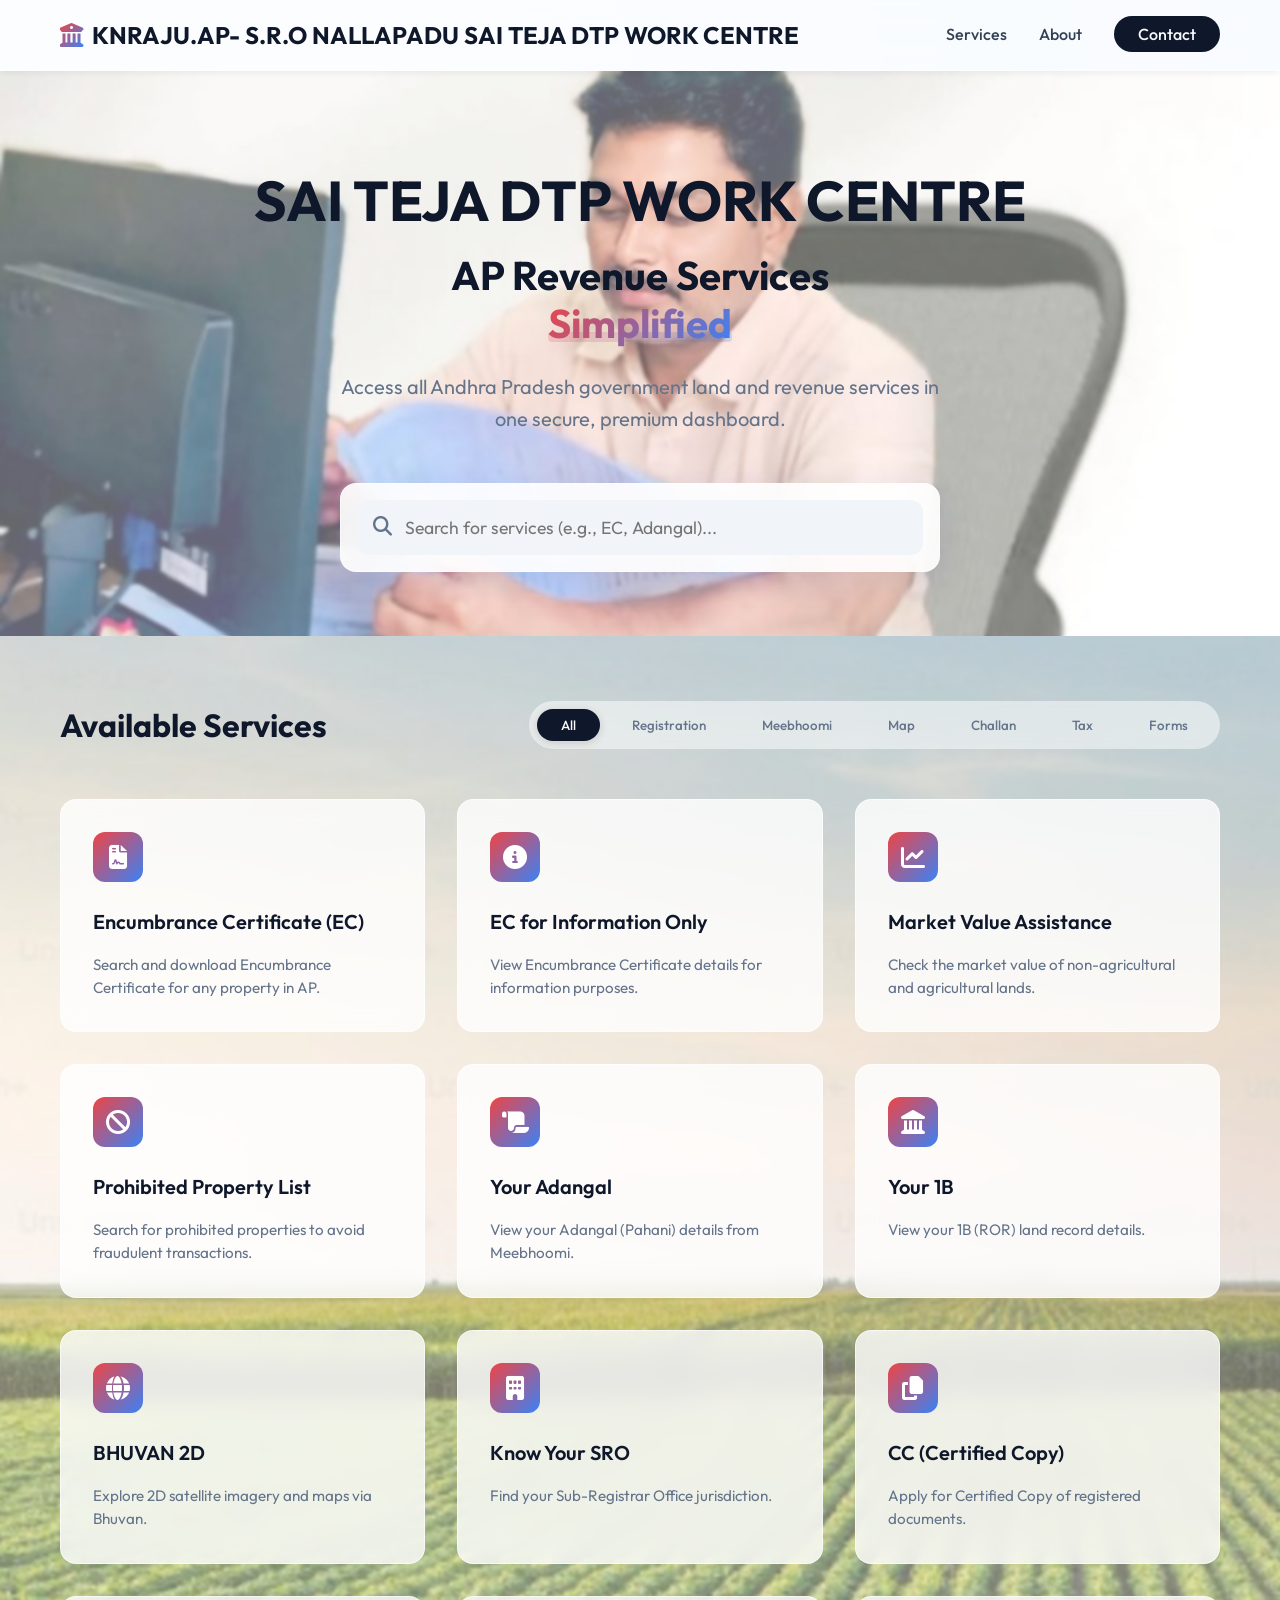
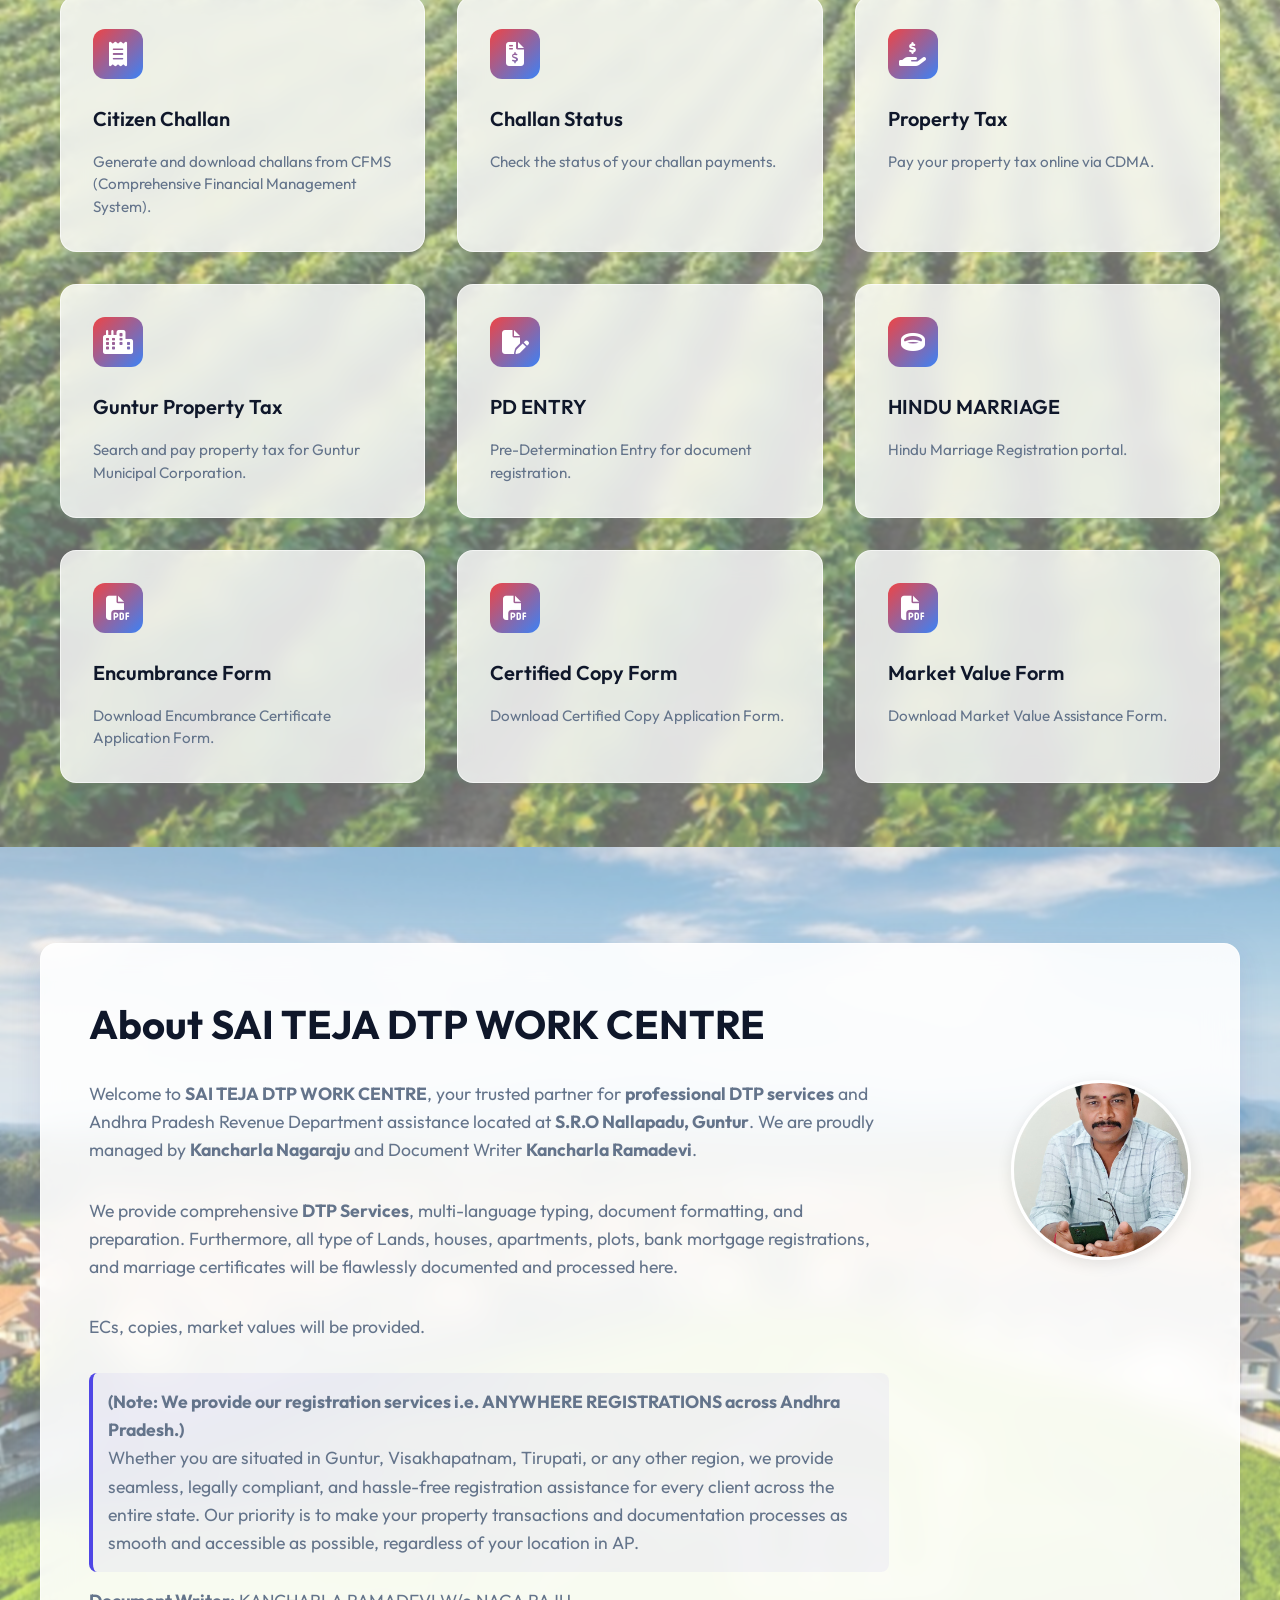
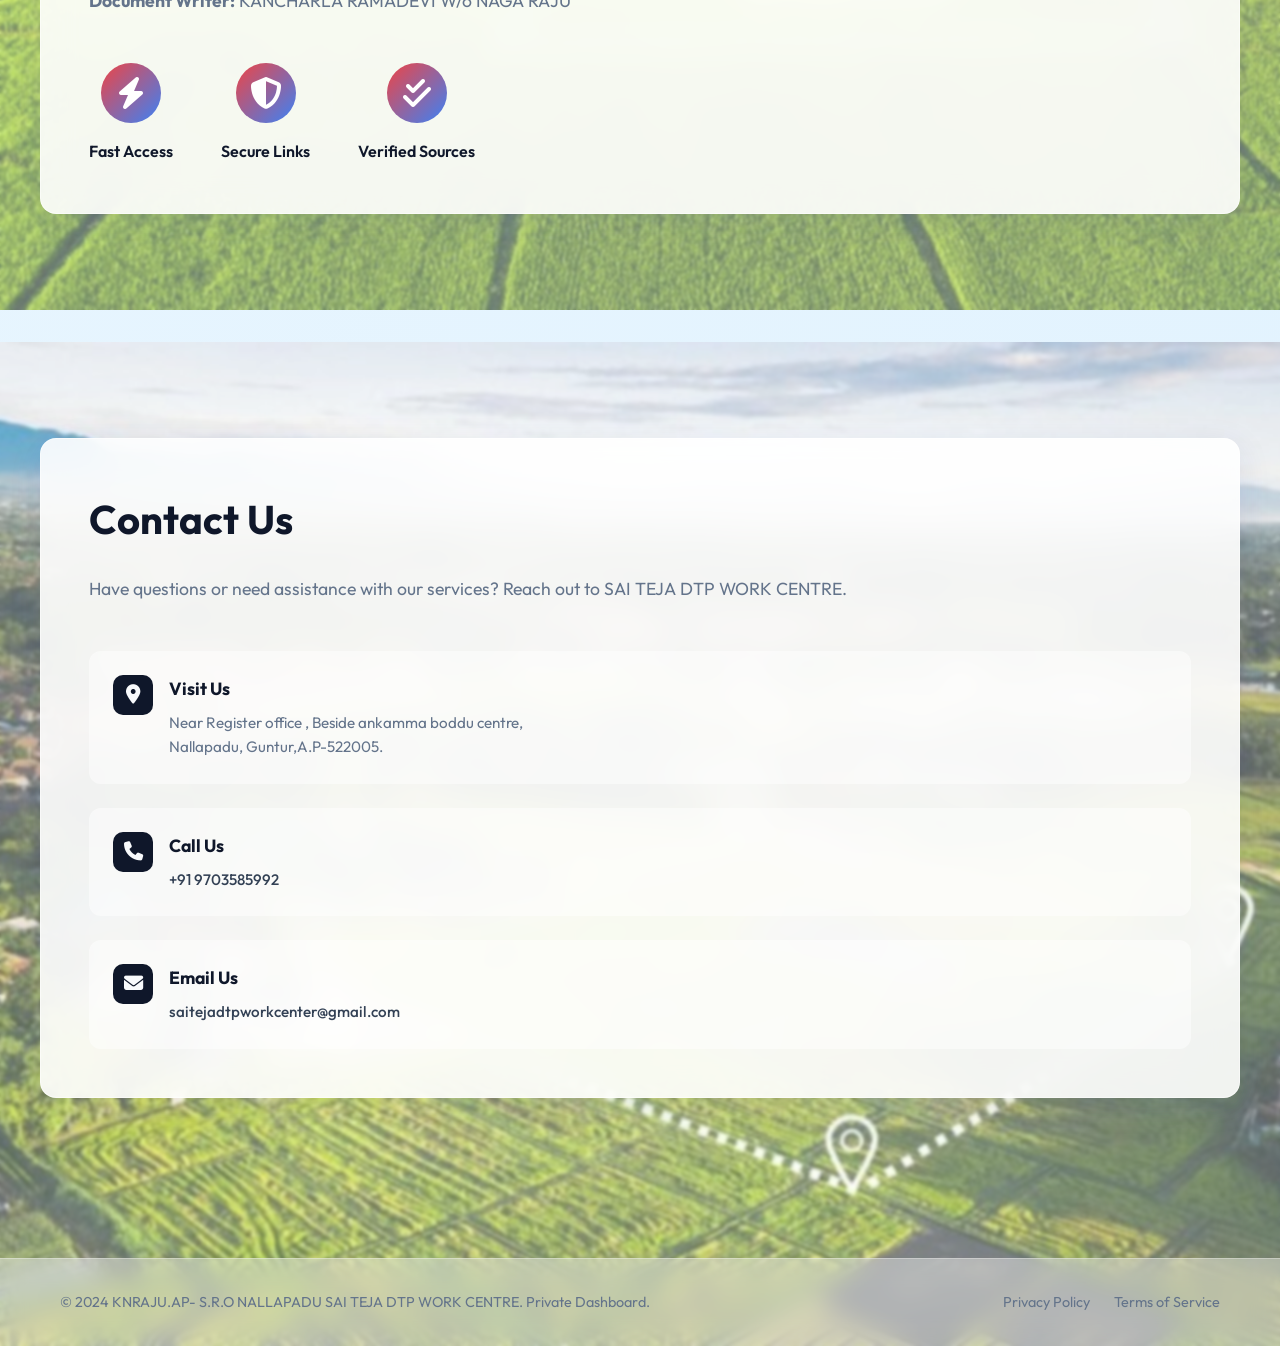
==== commit e08c3014: "SEO optimization for DTP services and adding llms.txt" ====
--- a/index.html
+++ b/index.html
@@ -17,8 +17,8 @@
     <meta name="theme-color" content="#4f46e5">
     <link rel="canonical" href="https://knraju.works/" />
     <meta name="description"
-        content="Contact Kancharla Nagaraju & Document Writer Kancharla Ramadevi at SAI TEJA DTP WORK CENTRE in S.R.O Nallapadu, Guntur. Access all AP Government Revenue Department services, IGRS EC, Adangal, 1B, bank mortgage registrations, and marriage certificates.">
-    <meta name="keywords" content="Nallapadu, S.R.O NALLAPADU, revenue, guntur, KANCHARLA NAGARAJU, KANCHARLA RAMADEVI, Sai Teja DTP Work Centre, Document Writer, AP Revenue Services, IGRS EC, Adangal, 1B, Bank Mortgage Registrations">
+        content="Contact Kancharla Nagaraju & Document Writer Kancharla Ramadevi at SAI TEJA DTP WORK CENTRE in S.R.O Nallapadu, Guntur. Access professional DTP services, AP Government Revenue Department assistance, IGRS EC, Adangal, 1B, bank mortgage registrations, and marriage certificates.">
+    <meta name="keywords" content="DTP center in Nallapadu, DTP Services Nallapadu, Best DTP work, S.R.O NALLAPADU, revenue, guntur, KANCHARLA NAGARAJU, KANCHARLA RAMADEVI, Sai Teja DTP Work Centre, Document Writer, AP Revenue Services, IGRS EC, Adangal, 1B, Bank Mortgage Registrations">
 
     <!-- JSON-LD Local Business Schema -->
     <script type="application/ld+json">
@@ -43,6 +43,7 @@
         "latitude": 16.2906,
         "longitude": 80.4076
       },
+      "description": "Sai Teja DTP Work Centre provides professional DTP services, document writing, and AP Revenue Services in S.R.O Nallapadu, Guntur. We assist with typing, formatting, IGRS EC, Adangal, 1B, and property registration documents.",
       "isAccessibleForFree": true,
       "employee": [
         {
@@ -137,10 +138,8 @@
                     <div class="about-profile">
                         <img src="kancharla-nagaraju.jpg" alt="Kancharla Nagaraju">
                     </div>
-                    <p>Welcome to <strong>SAI TEJA DTP WORK CENTRE</strong>, your trusted partner for Andhra Pradesh Revenue Department services located at <strong>S.R.O Nallapadu, Guntur</strong>. We are proudly managed by <strong>Kancharla Nagaraju</strong> and Document Writer <strong>Kancharla Ramadevi</strong>.</p>
-                    <p>All type of Lands, houses, apartments, plots, bank mortgage registrations, marriage certificates
-                        will
-                        be done here.</p>
+                    <p>Welcome to <strong>SAI TEJA DTP WORK CENTRE</strong>, your trusted partner for <strong>professional DTP services</strong> and Andhra Pradesh Revenue Department assistance located at <strong>S.R.O Nallapadu, Guntur</strong>. We are proudly managed by <strong>Kancharla Nagaraju</strong> and Document Writer <strong>Kancharla Ramadevi</strong>.</p>
+                    <p>We provide comprehensive <strong>DTP Services</strong>, multi-language typing, document formatting, and preparation. Furthermore, all type of Lands, houses, apartments, plots, bank mortgage registrations, and marriage certificates will be flawlessly documented and processed here.</p>
                     <p>ECs, copies, market values will be provided.</p>
                     <p style="background: rgba(79, 70, 229, 0.05); padding: 15px; border-left: 4px solid #4f46e5; border-radius: 8px; margin: 15px 0;">
                         <strong>(Note: We provide our registration services i.e. ANYWHERE REGISTRATIONS across Andhra Pradesh.)</strong><br>
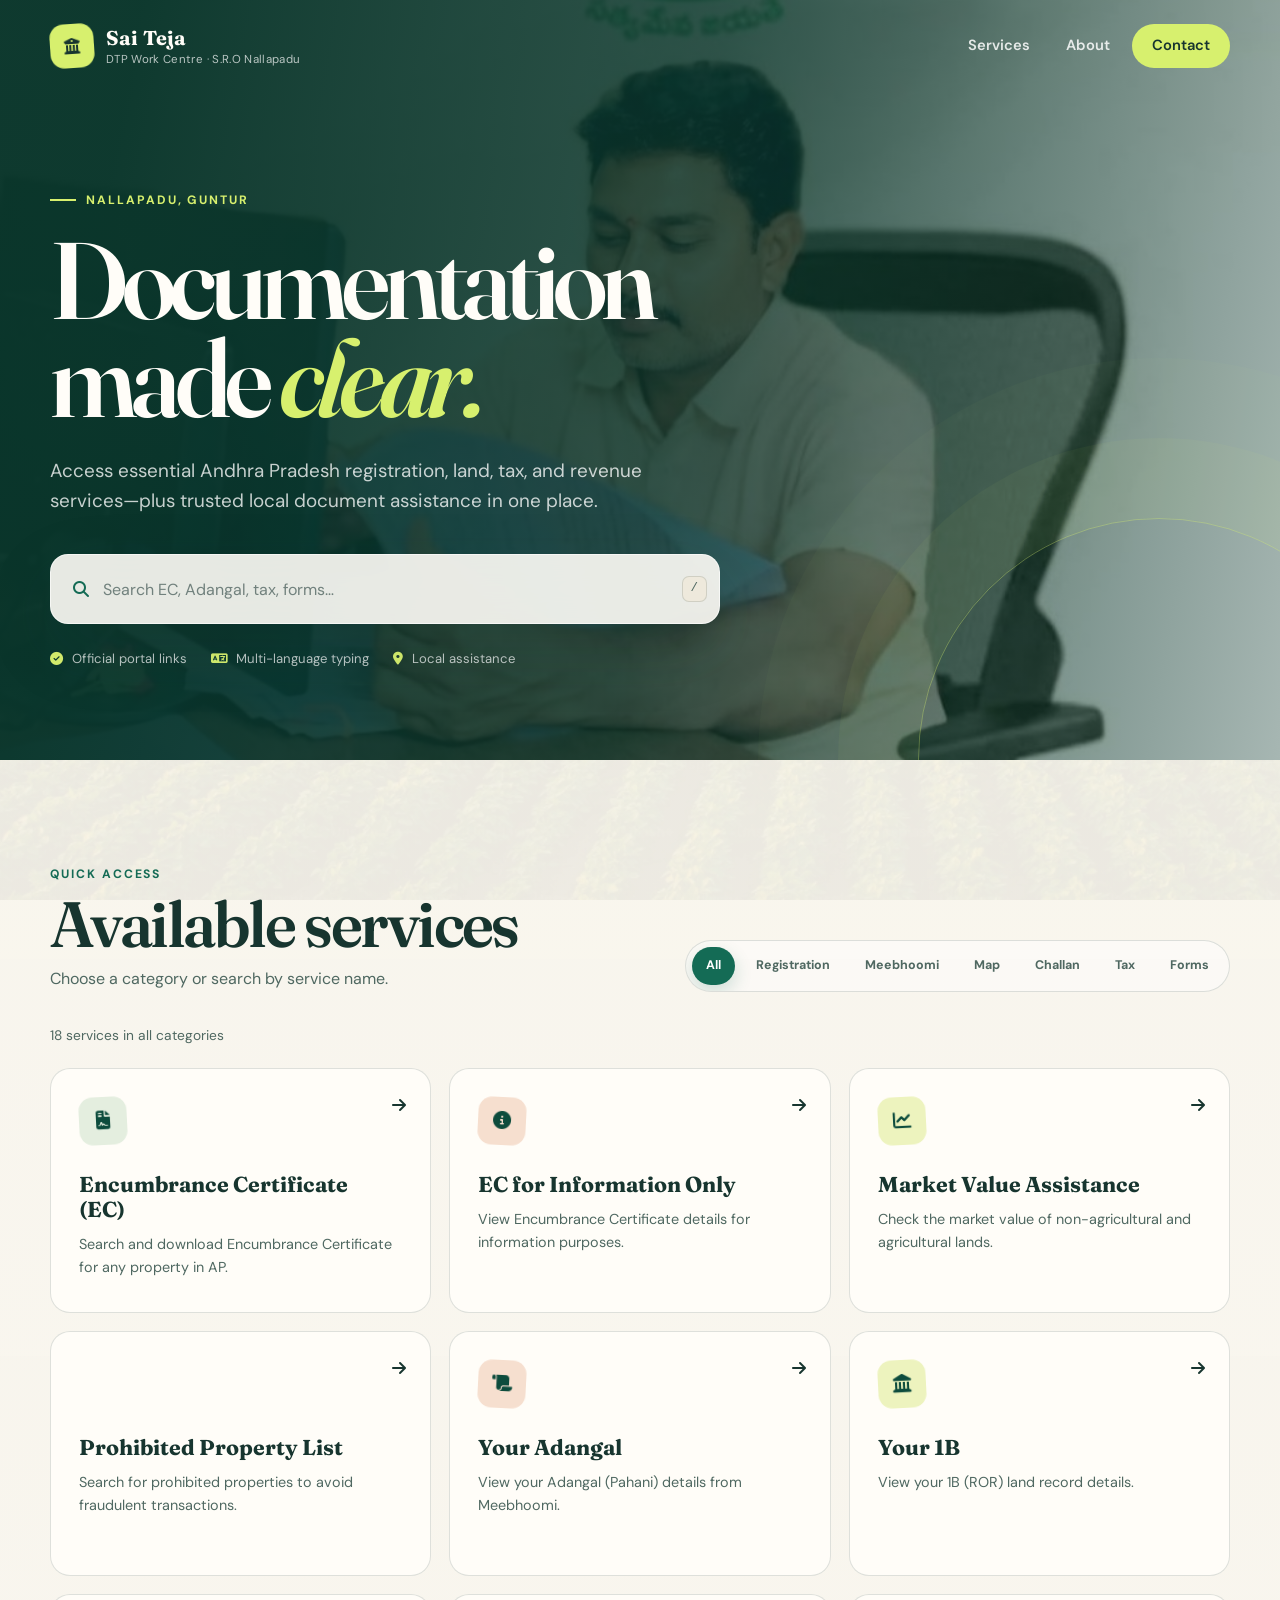
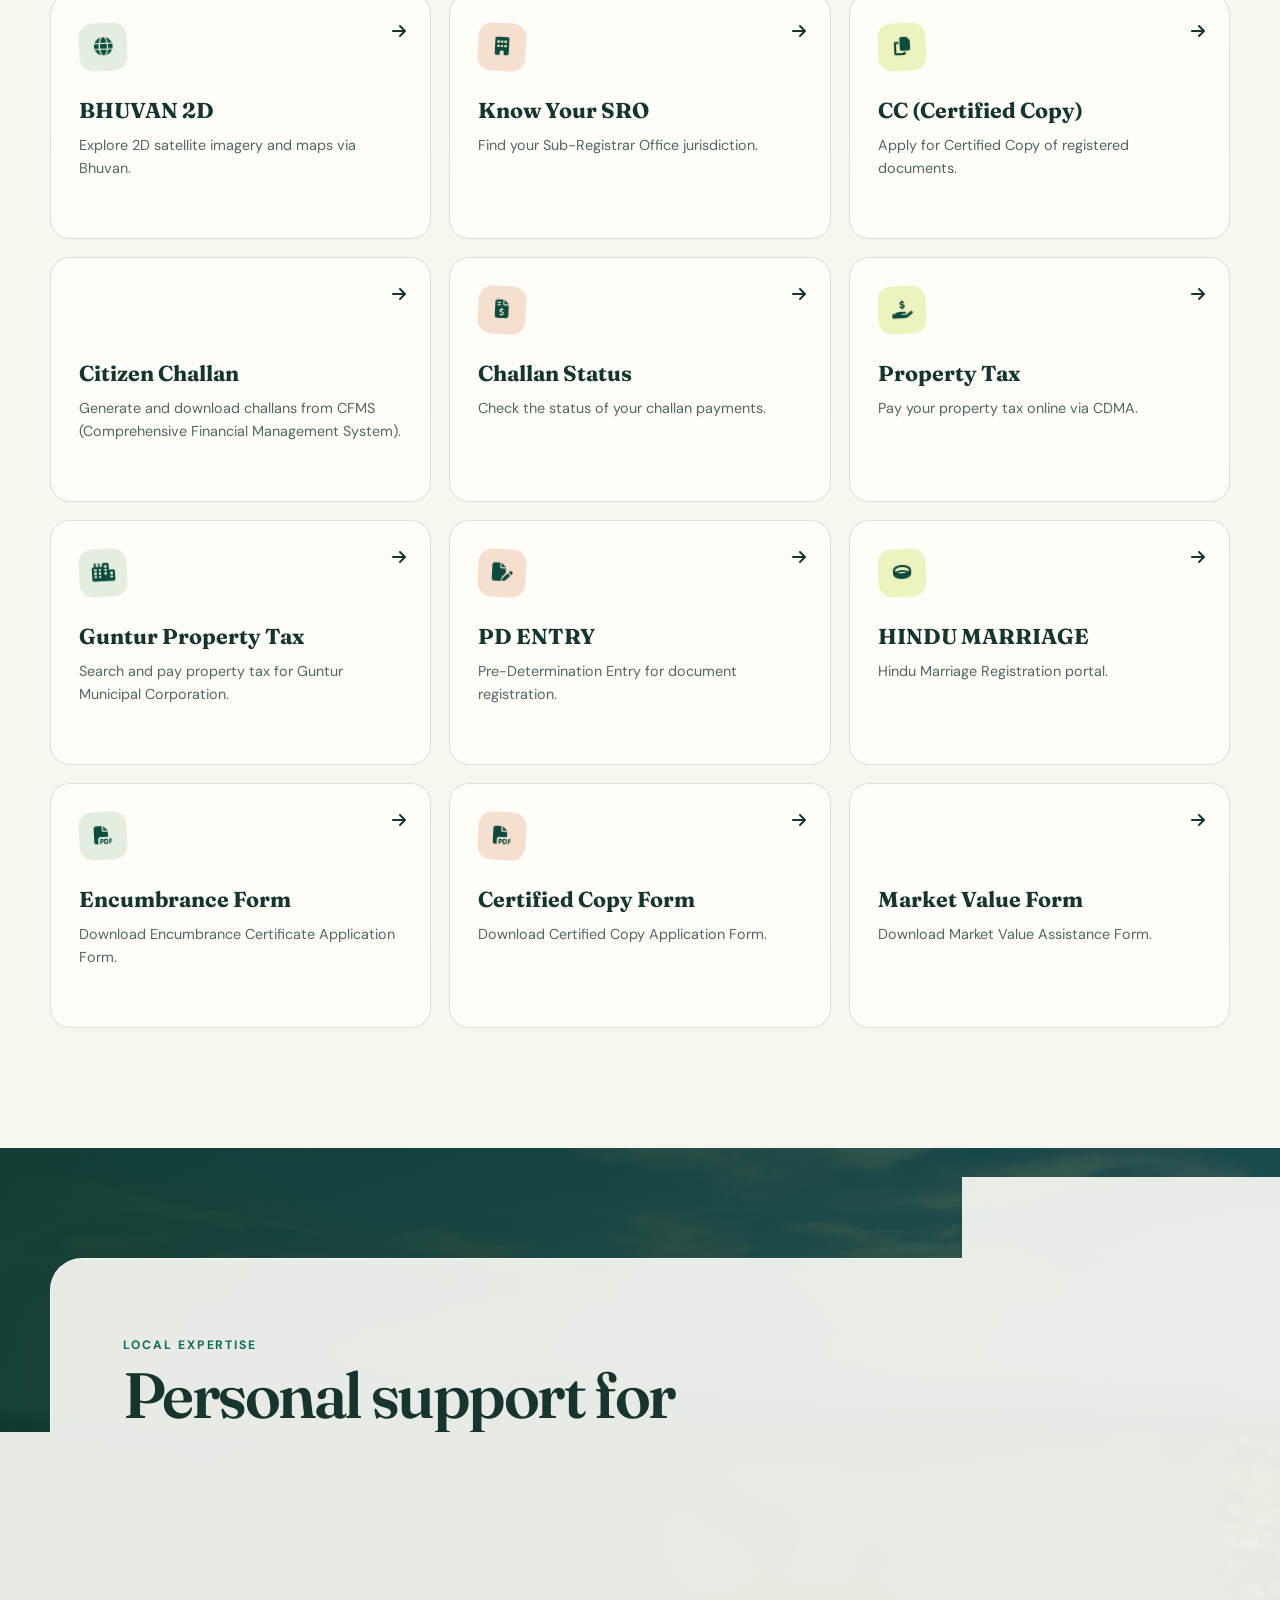
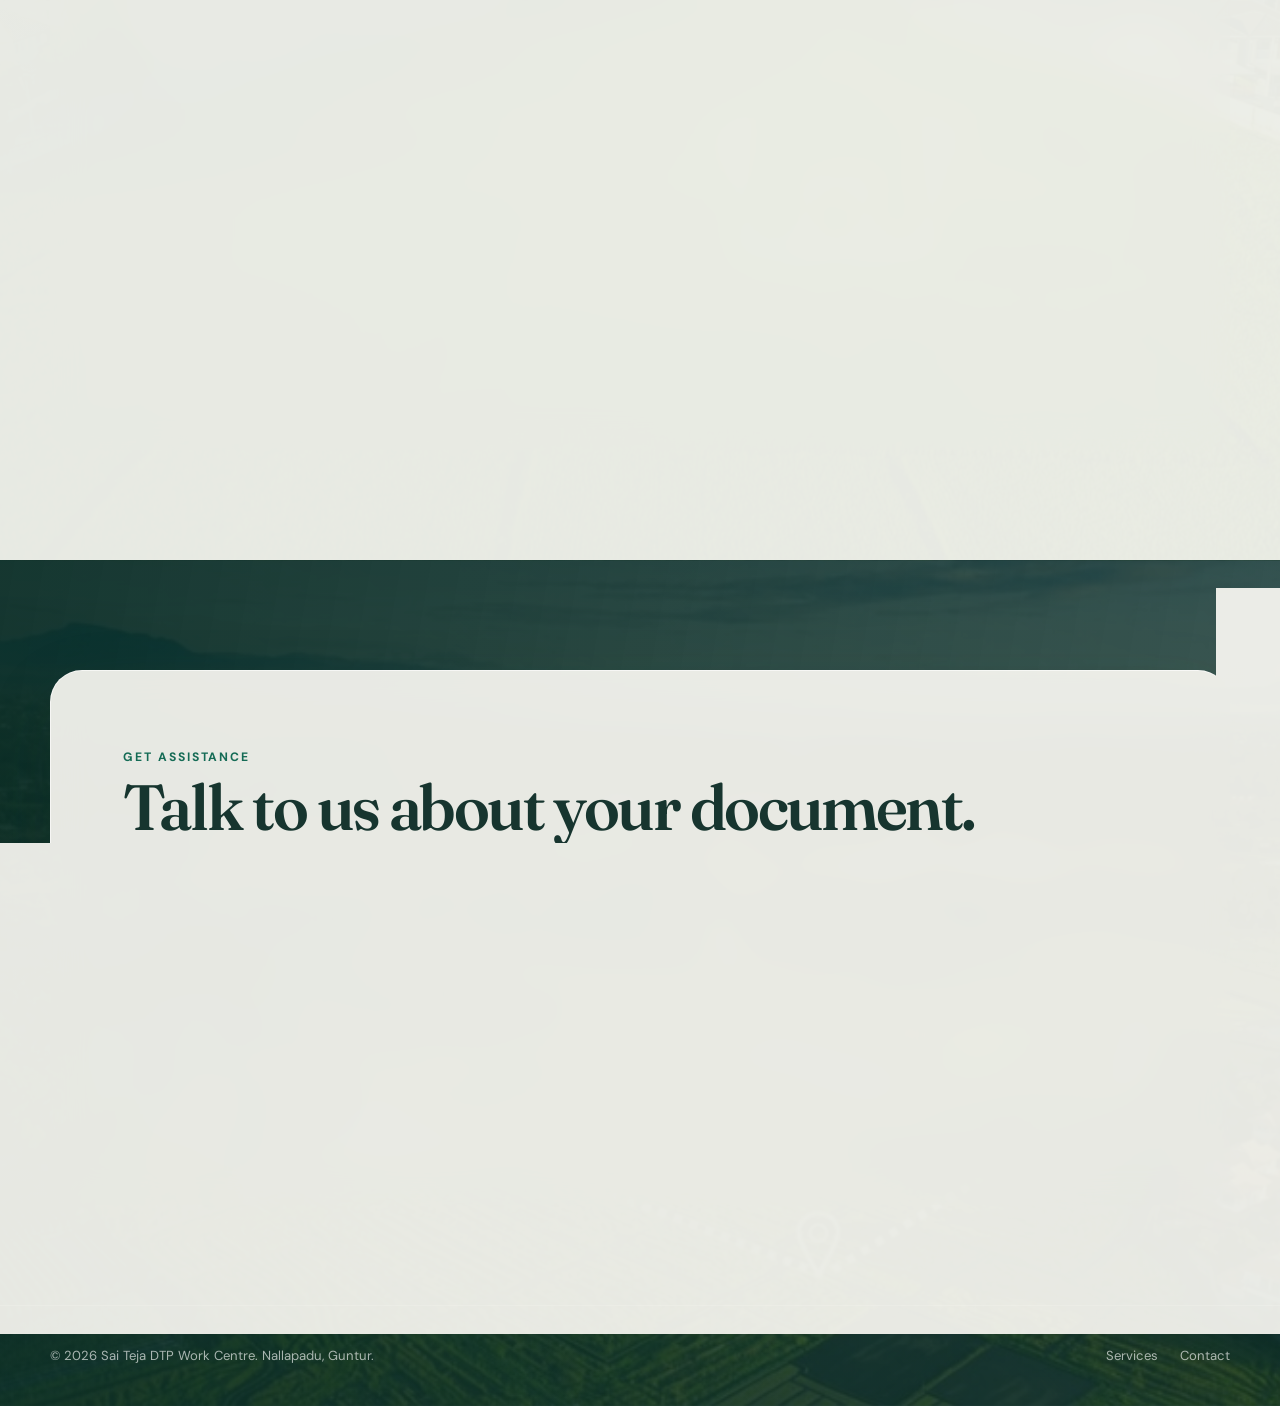
==== commit f9105465: "Update task status (6a5db38fd9856db62ebd734a)" ====
--- a/index.html
+++ b/index.html
@@ -19,6 +19,18 @@
     <meta name="description"
         content="Contact Kancharla Nagaraju & Document Writer Kancharla Ramadevi at SAI TEJA DTP WORK CENTRE in S.R.O Nallapadu, Guntur. Access professional DTP services, AP Government Revenue Department assistance, IGRS EC, Adangal, 1B, bank mortgage registrations, and marriage certificates.">
     <meta name="keywords" content="DTP center in Nallapadu, DTP Services Nallapadu, Best DTP work, S.R.O NALLAPADU, revenue, guntur, KANCHARLA NAGARAJU, KANCHARLA RAMADEVI, Sai Teja DTP Work Centre, Document Writer, AP Revenue Services, IGRS EC, Adangal, 1B, Bank Mortgage Registrations">
+
+    <!-- Open Graph / SEO Meta Tags -->
+    <meta property="og:title" content="SAI TEJA DTP WORK CENTRE - Kancharla Nagaraju">
+    <meta property="og:description" content="Contact Kancharla Nagaraju at SAI TEJA DTP WORK CENTRE. Professional DTP services and AP Revenue Department assistance.">
+    <meta property="og:image" content="https://knraju.works/kancharla-nagaraju.jpg">
+    <meta property="og:url" content="https://knraju.works/">
+    <meta property="og:type" content="website">
+    
+    <meta name="twitter:card" content="summary_large_image">
+    <meta name="twitter:title" content="SAI TEJA DTP WORK CENTRE - Kancharla Nagaraju">
+    <meta name="twitter:description" content="Professional DTP services by Kancharla Nagaraju & Document Writer Kancharla Ramadevi in Nallapadu, Guntur.">
+    <meta name="twitter:image" content="https://knraju.works/kancharla-nagaraju.jpg">
 
     <!-- JSON-LD Local Business Schema -->
     <script type="application/ld+json">
@@ -49,7 +61,8 @@
         {
           "@type": "Person",
           "name": "Kancharla Nagaraju",
-          "jobTitle": "Owner"
+          "jobTitle": "Owner",
+          "image": "https://knraju.works/kancharla-nagaraju.jpg"
         },
         {
           "@type": "Person",
@@ -63,7 +76,7 @@
     <!-- Google Fonts -->
     <link rel="preconnect" href="https://fonts.googleapis.com">
     <link rel="preconnect" href="https://fonts.gstatic.com" crossorigin>
-    <link href="https://fonts.googleapis.com/css2?family=Outfit:wght@300;400;500;600;700&display=swap" rel="stylesheet">
+    <link href="https://fonts.googleapis.com/css2?family=DM+Sans:wght@400;500;600;700&family=Fraunces:opsz,wght@9..144,600;9..144,700&display=swap" rel="stylesheet">
 
     <!-- Custom CSS -->
     <link rel="stylesheet" href="styles.css">
@@ -78,14 +91,15 @@
     height="0" width="0" style="display:none;visibility:hidden"></iframe></noscript>
     <!-- End Google Tag Manager (noscript) -->
 
-    <div class="background-gradient"></div>
+    <a class="skip-link" href="#services">Skip to services</a>
+    <div class="background-gradient" aria-hidden="true"></div>
 
     <header class="glass-header">
         <div class="container header-content">
-            <div class="logo">
-                <i class="fa-solid fa-building-columns"></i>
-                <span>KNRAJU.AP- S.R.O NALLAPADU  SAI TEJA DTP WORK CENTRE</span>
-            </div>
+            <a class="logo" href="#top" aria-label="Sai Teja DTP Work Centre home">
+                <span class="logo-mark"><i class="fa-solid fa-building-columns"></i></span>
+                <span class="logo-copy"><strong>Sai Teja</strong><small>DTP Work Centre · S.R.O Nallapadu</small></span>
+            </a>
             <nav>
                 <ul>
                     <li><a href="#services">Services</a></li>
@@ -97,15 +111,22 @@
     </header>
 
     <main>
-        <section class="hero">
+        <section class="hero" id="top">
             <div class="container hero-content">
-                <h1>SAI TEJA DTP WORK CENTRE</h1>
-                <h2>AP Revenue Services <br><span class="highlight">Simplified</span></h2>
-                <p>Access all Andhra Pradesh government land and revenue services in one secure, premium dashboard.</p>
-
-                <div class="search-container glass-card">
+                <div class="hero-kicker"><span></span> Nallapadu, Guntur</div>
+                <h1>Documentation made <em>clear.</em></h1>
+                <p>Access essential Andhra Pradesh registration, land, tax, and revenue services—plus trusted local document assistance in one place.</p>
+
+                <label class="search-container glass-card" for="serviceSearch">
                     <i class="fa-solid fa-magnifying-glass search-icon"></i>
-                    <input type="text" id="serviceSearch" placeholder="Search for services (e.g., EC, Adangal)...">
+                    <span class="sr-only">Search services</span>
+                    <input type="search" id="serviceSearch" placeholder="Search EC, Adangal, tax, forms…" autocomplete="off">
+                    <kbd>/</kbd>
+                </label>
+                <div class="hero-meta" aria-label="Service highlights">
+                    <span><i class="fa-solid fa-circle-check"></i> Official portal links</span>
+                    <span><i class="fa-solid fa-language"></i> Multi-language typing</span>
+                    <span><i class="fa-solid fa-location-dot"></i> Local assistance</span>
                 </div>
             </div>
         </section>
@@ -113,7 +134,11 @@
         <section id="services" class="services-section">
             <div class="container">
                 <div class="section-header">
-                    <h2>Available Services</h2>
+                    <div>
+                        <span class="eyebrow">Quick access</span>
+                        <h2>Available services</h2>
+                        <p>Choose a category or search by service name.</p>
+                    </div>
                     <div class="category-tabs">
                         <button class="tab active" data-category="all">All</button>
                         <button class="tab" data-category="registration">Registration</button>
@@ -125,6 +150,8 @@
                     </div>
                 </div>
 
+                <div class="results-summary" id="resultsSummary" aria-live="polite"></div>
+
                 <div class="services-grid" id="servicesGrid">
                     <!-- Services will be injected here by JS -->
                 </div>
@@ -134,17 +161,22 @@
         <div class="middle-hero">
             <section id="about" class="about-section container">
                 <div class="glass-card about-content">
-                    <h2>About SAI TEJA DTP WORK CENTRE</h2>
-                    <div class="about-profile">
-                        <img src="kancharla-nagaraju.jpg" alt="Kancharla Nagaraju">
+                    <div class="about-intro">
+                        <div>
+                            <span class="eyebrow">Local expertise</span>
+                            <h2>Personal support for important paperwork.</h2>
+                        </div>
+                        <div class="about-profile">
+                            <img src="kancharla-nagaraju.jpg" alt="Kancharla Nagaraju, owner of Sai Teja DTP Work Centre" loading="lazy">
+                            <span>Kancharla Nagaraju</span>
+                        </div>
                     </div>
                     <p>Welcome to <strong>SAI TEJA DTP WORK CENTRE</strong>, your trusted partner for <strong>professional DTP services</strong> and Andhra Pradesh Revenue Department assistance located at <strong>S.R.O Nallapadu, Guntur</strong>. We are proudly managed by <strong>Kancharla Nagaraju</strong> and Document Writer <strong>Kancharla Ramadevi</strong>.</p>
-                    <p>We provide comprehensive <strong>DTP Services</strong>, multi-language typing, document formatting, and preparation. Furthermore, all type of Lands, houses, apartments, plots, bank mortgage registrations, and marriage certificates will be flawlessly documented and processed here.</p>
-                    <p>ECs, copies, market values will be provided.</p>
-                    <p style="background: rgba(79, 70, 229, 0.05); padding: 15px; border-left: 4px solid #4f46e5; border-radius: 8px; margin: 15px 0;">
-                        <strong>(Note: We provide our registration services i.e. ANYWHERE REGISTRATIONS across Andhra Pradesh.)</strong><br>
-                        Whether you are situated in Guntur, Visakhapatnam, Tirupati, or any other region, we provide seamless, legally compliant, and hassle-free registration assistance for every client across the entire state. Our priority is to make your property transactions and documentation processes as smooth and accessible as possible, regardless of your location in AP.
-                    </p>
+                    <p>We provide comprehensive <strong>DTP services</strong>, multi-language typing, document formatting, and preparation for land, house, apartment, plot, bank mortgage, and marriage registration paperwork. ECs, certified copies, and market value assistance are also available.</p>
+                    <aside class="statewide-note">
+                        <i class="fa-solid fa-map-location-dot"></i>
+                        <div><strong>Anywhere registrations across Andhra Pradesh</strong><p>We assist clients throughout the state with clear, accessible document preparation and registration support.</p></div>
+                    </aside>
                     <p><strong>Document Writer:</strong> KANCHARLA RAMADEVI W/o NAGA RAJU</p>
                     <div class="features-grid">
                         <div class="feature-item">
@@ -169,8 +201,14 @@
 
         <section id="contact" class="contact-section container">
             <div class="glass-card contact-content">
-                <h2>Contact Us</h2>
-                <p>Have questions or need assistance with our services? Reach out to SAI TEJA DTP WORK CENTRE.</p>
+                <span class="eyebrow">Get assistance</span>
+                <h2>Talk to us about your document.</h2>
+                <p>Call, email, or visit Sai Teja DTP Work Centre for help choosing the right service.</p>
+
+                <div class="contact-actions">
+                    <a class="contact-button primary" href="tel:+919703585992"><i class="fa-solid fa-phone"></i> Call now</a>
+                    <a class="contact-button" href="mailto:saitejadtpworkcenter@gmail.com"><i class="fa-solid fa-envelope"></i> Send email</a>
+                </div>
 
                 <div class="contact-details">
                     <div class="contact-item">
@@ -209,10 +247,10 @@
 
         <footer class="glass-footer">
             <div class="container footer-content">
-                <p>&copy; 2024 KNRAJU.AP- S.R.O NALLAPADU  SAI TEJA DTP WORK CENTRE. Private Dashboard.</p>
+                <p>&copy; <span id="currentYear">2026</span> Sai Teja DTP Work Centre. Nallapadu, Guntur.</p>
                 <div class="footer-links">
-                    <a href="#">Privacy Policy</a>
-                    <a href="#">Terms of Service</a>
+                    <a href="#services">Services</a>
+                    <a href="#contact">Contact</a>
                 </div>
             </div>
         </footer>
@@ -222,4 +260,4 @@
     <script src="script.js"></script>
 </body>
 
-</html>+</html>
--- a/styles.css
+++ b/styles.css
@@ -1,638 +1,160 @@
 :root {
-    --primary-color: #0f172a;
-    --secondary-color: #334155;
-    --accent-color: #ef4444;
-    /* Red */
-    --accent-gradient: linear-gradient(135deg, #ef4444 0%, #3b82f6 100%);
-    --accent-hover: #dc2626;
-    --text-light: #f8fafc;
-    --text-dark: #1e293b;
-    --text-muted: #64748b;
-    --glass-bg: rgba(255, 255, 255, 0.7);
-    --glass-border: rgba(255, 255, 255, 0.5);
-    --glass-shadow: 0 8px 32px 0 rgba(31, 38, 135, 0.1);
-    --gradient-bg: linear-gradient(135deg, #f0f9ff 0%, #e0f2fe 100%);
-    --card-hover-transform: translateY(-5px);
+    --ink: #17352f;
+    --ink-soft: #4f6861;
+    --paper: #f8f5ed;
+    --paper-deep: #eee9dc;
+    --white: #fffdf8;
+    --green: #146b55;
+    --green-dark: #0d4c3d;
+    --lime: #d7f06e;
+    --orange: #f29f67;
+    --line: rgba(23, 53, 47, 0.14);
+    --shadow: 0 24px 70px rgba(34, 53, 46, 0.13);
+    --radius-lg: 32px;
+    --radius-md: 20px;
+    --font-display: "Fraunces", Georgia, serif;
+    --font-body: "DM Sans", sans-serif;
 }
 
-* {
-    margin: 0;
-    padding: 0;
-    box-sizing: border-box;
+* { box-sizing: border-box; margin: 0; padding: 0; }
+html { scroll-behavior: smooth; }
+body {
+    background: var(--paper);
+    color: var(--ink);
+    font-family: var(--font-body);
+    line-height: 1.6;
+    overflow-x: hidden;
+}
+a, button, input { font: inherit; }
+a { color: inherit; }
+button { cursor: pointer; }
+.container { width: min(1180px, calc(100% - 40px)); margin-inline: auto; }
+.sr-only { position: absolute; width: 1px; height: 1px; padding: 0; margin: -1px; overflow: hidden; clip: rect(0, 0, 0, 0); white-space: nowrap; border: 0; }
+.skip-link { position: fixed; top: 12px; left: 12px; z-index: 100; padding: 10px 16px; background: var(--ink); color: white; border-radius: 8px; transform: translateY(-150%); }
+.skip-link:focus { transform: translateY(0); }
+.background-gradient { position: fixed; inset: 0; pointer-events: none; z-index: -1; background: radial-gradient(circle at 85% 5%, rgba(215,240,110,.24), transparent 25%), radial-gradient(circle at 8% 55%, rgba(242,159,103,.12), transparent 26%); }
+
+.glass-header { position: absolute; inset: 0 0 auto; z-index: 20; padding: 24px 0; color: var(--white); }
+.header-content { display: flex; align-items: center; justify-content: space-between; gap: 28px; }
+.logo { display: inline-flex; align-items: center; gap: 12px; color: inherit; text-decoration: none; }
+.logo-mark { width: 44px; height: 44px; display: grid; place-items: center; border-radius: 14px; color: var(--ink); background: var(--lime); transform: rotate(-4deg); }
+.logo-copy { display: grid; line-height: 1.15; }
+.logo-copy strong { font-family: var(--font-display); font-size: 1.25rem; letter-spacing: .01em; }
+.logo-copy small { margin-top: 4px; color: rgba(255,255,255,.7); font-size: .72rem; letter-spacing: .03em; }
+nav ul { list-style: none; display: flex; align-items: center; gap: 8px; }
+nav a { display: inline-flex; padding: 10px 14px; border-radius: 999px; color: rgba(255,255,255,.84); text-decoration: none; font-weight: 600; font-size: .92rem; }
+nav a:hover, nav a:focus-visible { color: white; background: rgba(255,255,255,.1); }
+nav .btn-primary { background: var(--lime); color: var(--ink); padding-inline: 20px; }
+nav .btn-primary:hover { background: white; color: var(--ink); }
+
+.hero { min-height: 760px; display: grid; align-items: center; position: relative; isolation: isolate; overflow: hidden; background: linear-gradient(100deg, rgba(10,54,43,.98) 10%, rgba(10,54,43,.84) 52%, rgba(10,54,43,.36)), url("hero-bg.jpg") center/cover; color: var(--white); }
+.hero::before { content: ""; position: absolute; width: 480px; height: 480px; right: -120px; bottom: -240px; border: 1px solid rgba(215,240,110,.35); border-radius: 50%; box-shadow: 0 0 0 80px rgba(215,240,110,.04), 0 0 0 160px rgba(215,240,110,.025); z-index: -1; }
+.hero-content { padding-top: 100px; }
+.hero-kicker, .eyebrow { text-transform: uppercase; letter-spacing: .16em; font-weight: 700; font-size: .76rem; }
+.hero-kicker { display: flex; align-items: center; gap: 10px; color: var(--lime); margin-bottom: 22px; }
+.hero-kicker span { width: 26px; height: 2px; background: currentColor; }
+.hero h1 { max-width: 790px; font-family: var(--font-display); font-size: clamp(4rem, 8.5vw, 7.4rem); line-height: .9; letter-spacing: -.055em; font-weight: 600; }
+.hero h1 em { color: var(--lime); font-style: italic; }
+.hero > .hero-content > p { max-width: 650px; margin-top: 28px; color: rgba(255,255,255,.77); font-size: clamp(1rem, 2vw, 1.18rem); }
+.glass-card { background: rgba(255,253,248,.9); border: 1px solid rgba(255,255,255,.64); box-shadow: var(--shadow); backdrop-filter: blur(18px); }
+.search-container { width: min(670px, 100%); min-height: 70px; margin-top: 38px; padding: 9px 12px 9px 22px; display: flex; align-items: center; gap: 14px; border-radius: 18px; color: var(--ink); transition: transform .25s ease, box-shadow .25s ease; }
+.search-container:focus-within { transform: translateY(-3px); box-shadow: 0 26px 70px rgba(0,0,0,.25); }
+.search-icon { color: var(--green); }
+.search-container input { width: 100%; border: 0; outline: 0; background: transparent; color: var(--ink); font-size: 1rem; }
+.search-container input::placeholder { color: #71817d; }
+.search-container kbd { border: 1px solid var(--line); background: var(--paper-deep); border-radius: 7px; padding: 2px 8px; color: var(--ink-soft); font-size: .78rem; }
+.hero-meta { display: flex; flex-wrap: wrap; gap: 12px 24px; margin-top: 24px; color: rgba(255,255,255,.72); font-size: .82rem; }
+.hero-meta i { color: var(--lime); margin-right: 5px; }
+
+.services-section { position: relative; padding: 100px 0 120px; background: linear-gradient(rgba(248,245,237,.95), rgba(248,245,237,.97)), url("services-bg.jpg") center/cover fixed; }
+.section-header { display: flex; justify-content: space-between; align-items: end; gap: 40px; margin-bottom: 32px; }
+.eyebrow { display: inline-block; color: var(--green); margin-bottom: 8px; }
+.section-header h2, .about-content h2, .contact-content h2 { font-family: var(--font-display); font-size: clamp(2.6rem, 5vw, 4.6rem); line-height: 1; letter-spacing: -.04em; font-weight: 600; }
+.section-header p { margin-top: 10px; color: var(--ink-soft); }
+.category-tabs { display: flex; gap: 7px; padding: 6px; max-width: 100%; overflow-x: auto; border: 1px solid var(--line); border-radius: 999px; background: rgba(255,255,255,.48); scrollbar-width: none; }
+.category-tabs::-webkit-scrollbar { display: none; }
+.tab { flex: 0 0 auto; border: 0; border-radius: 999px; padding: 9px 14px; color: var(--ink-soft); background: transparent; font-size: .78rem; font-weight: 700; transition: .2s ease; }
+.tab:hover { color: var(--ink); }
+.tab.active { color: white; background: var(--green); box-shadow: 0 7px 18px rgba(20,107,85,.2); }
+.results-summary { min-height: 26px; margin-bottom: 18px; color: var(--ink-soft); font-size: .86rem; }
+.services-grid { display: grid; grid-template-columns: repeat(3, 1fr); gap: 18px; }
+.service-card { min-height: 245px; display: flex; flex-direction: column; position: relative; padding: 28px; overflow: hidden; background: var(--white); border: 1px solid var(--line); border-radius: var(--radius-md); color: var(--ink); text-decoration: none; opacity: 0; transition: transform .28s ease, border-color .28s ease, box-shadow .28s ease; }
+.service-card::after { content: ""; position: absolute; right: -34px; bottom: -42px; width: 110px; height: 110px; border-radius: 50%; background: var(--lime); opacity: 0; transform: scale(.7); transition: .3s ease; }
+.service-card:hover, .service-card:focus-visible { transform: translateY(-7px); border-color: rgba(20,107,85,.3); box-shadow: 0 22px 48px rgba(33,58,50,.12); outline: none; }
+.service-card:hover::after, .service-card:focus-visible::after { opacity: .35; transform: scale(1); }
+.service-icon { width: 48px; height: 48px; display: grid; place-items: center; margin-bottom: 28px; border-radius: 14px; color: var(--green-dark); background: #e4eedf; font-size: 1.15rem; transform: rotate(-3deg); }
+.service-card:nth-child(3n+2) .service-icon { background: #f6dfcf; transform: rotate(3deg); }
+.service-card:nth-child(3n+3) .service-icon { background: #edf3be; }
+.service-card h3 { max-width: 88%; font-family: var(--font-display); font-size: 1.35rem; line-height: 1.15; }
+.service-card p { margin-top: 10px; color: var(--ink-soft); font-size: .9rem; }
+.card-arrow { position: absolute; right: 24px; top: 28px; transition: transform .25s ease; }
+.service-card:hover .card-arrow { transform: translate(4px, -4px); }
+.empty-state { grid-column: 1/-1; padding: 64px 24px; text-align: center; border: 1px dashed rgba(23,53,47,.25); border-radius: var(--radius-md); color: var(--ink-soft); }
+.empty-state i { margin-bottom: 12px; color: var(--green); font-size: 2rem; }
+
+.middle-hero { padding: 110px 0; position: relative; background: linear-gradient(100deg, rgba(14,58,48,.96), rgba(14,58,48,.76)), url("about-bg.jpg") center/cover; }
+.about-content { padding: clamp(30px, 6vw, 72px); border-radius: var(--radius-lg); }
+.about-intro { display: grid; grid-template-columns: 1fr auto; align-items: start; gap: 40px; margin-bottom: 30px; }
+.about-content h2 { max-width: 760px; }
+.about-content > p { max-width: 880px; margin-top: 18px; color: var(--ink-soft); font-size: 1.02rem; }
+.about-profile { display: grid; justify-items: center; gap: 9px; color: var(--ink-soft); font-size: .78rem; font-weight: 700; }
+.about-profile img { width: 150px; aspect-ratio: 1; border-radius: 50% 50% 46% 54%; object-fit: cover; border: 6px solid var(--white); box-shadow: 0 16px 36px rgba(34,53,46,.18); }
+.statewide-note { display: flex; gap: 18px; align-items: flex-start; margin: 30px 0; padding: 24px; border-radius: 18px; color: white; background: var(--green-dark); }
+.statewide-note > i { color: var(--lime); font-size: 1.5rem; margin-top: 3px; }
+.statewide-note p { margin-top: 4px; color: rgba(255,255,255,.7); font-size: .9rem; }
+.features-grid { display: flex; flex-wrap: wrap; gap: 12px; margin-top: 32px; }
+.feature-item { display: flex; align-items: center; gap: 10px; padding: 10px 14px; border: 1px solid var(--line); border-radius: 999px; color: var(--ink); font-size: .84rem; font-weight: 700; }
+.feature-item i { color: var(--green); }
+
+.bottom-hero { position: relative; padding-top: 110px; color: white; background: linear-gradient(100deg, rgba(10,45,38,.95), rgba(10,45,38,.76)), url("footer-bg.jpg") center/cover; }
+.contact-content { position: relative; padding: clamp(30px, 6vw, 72px); border-radius: var(--radius-lg); color: var(--ink); }
+.contact-content > p { max-width: 650px; margin-top: 16px; color: var(--ink-soft); }
+.contact-actions { display: flex; flex-wrap: wrap; gap: 10px; margin-top: 28px; }
+.contact-button { display: inline-flex; align-items: center; gap: 9px; padding: 13px 18px; border: 1px solid var(--line); border-radius: 999px; color: var(--ink); text-decoration: none; font-weight: 700; }
+.contact-button.primary { color: white; background: var(--green); border-color: var(--green); }
+.contact-button:hover { transform: translateY(-2px); }
+.contact-details { display: grid; grid-template-columns: 1.3fr .8fr 1fr; gap: 12px; margin-top: 40px; }
+.contact-item { min-width: 0; display: flex; align-items: flex-start; gap: 14px; padding: 18px; border-radius: 16px; background: var(--paper); }
+.icon-box { width: 40px; height: 40px; flex: 0 0 auto; display: grid; place-items: center; border-radius: 12px; color: var(--green-dark); background: var(--lime); }
+.contact-item h3 { font-size: .82rem; text-transform: uppercase; letter-spacing: .08em; }
+.contact-item p { margin-top: 5px; color: var(--ink-soft); font-size: .88rem; overflow-wrap: anywhere; }
+.contact-item a { color: var(--green-dark); text-decoration: none; font-weight: 700; }
+.glass-footer { margin-top: 100px; border-top: 1px solid rgba(255,255,255,.16); }
+.footer-content { min-height: 100px; display: flex; align-items: center; justify-content: space-between; gap: 24px; color: rgba(255,255,255,.64); font-size: .82rem; }
+.footer-links { display: flex; gap: 22px; }
+.footer-links a { text-decoration: none; }
+.footer-links a:hover { color: var(--lime); }
+
+@keyframes fadeInUp { from { opacity: 0; transform: translateY(18px); } to { opacity: 1; transform: translateY(0); } }
+
+@media (max-width: 980px) {
+    .services-grid { grid-template-columns: repeat(2, 1fr); }
+    .section-header { align-items: flex-start; flex-direction: column; }
+    .category-tabs { width: 100%; }
+    .contact-details { grid-template-columns: 1fr; }
 }
 
-body {
-    font-family: 'Outfit', sans-serif;
-    background: var(--gradient-bg);
-    color: var(--text-dark);
-    line-height: 1.6;
-    min-height: 100vh;
-    overflow-x: hidden;
+@media (max-width: 700px) {
+    .container { width: min(100% - 28px, 1180px); }
+    .glass-header { padding-top: 16px; }
+    .logo-copy small { display: none; }
+    nav li:not(:last-child) { display: none; }
+    .hero { min-height: 700px; }
+    .hero-content { padding-top: 80px; }
+    .hero h1 { font-size: clamp(3.4rem, 18vw, 5.3rem); }
+    .hero-meta { gap: 8px 14px; }
+    .search-container kbd { display: none; }
+    .services-section, .middle-hero { padding: 76px 0; }
+    .services-grid { grid-template-columns: 1fr; }
+    .service-card { min-height: 220px; }
+    .about-intro { grid-template-columns: 1fr; }
+    .about-profile { justify-self: start; grid-template-columns: auto auto; align-items: center; }
+    .about-profile img { width: 100px; }
+    .statewide-note { padding: 20px; }
+    .bottom-hero { padding-top: 76px; }
+    .footer-content { padding: 28px 0; align-items: flex-start; flex-direction: column; }
 }
 
-.background-gradient {
-    position: fixed;
-    top: 0;
-    left: 0;
-    width: 100%;
-    height: 100%;
-    z-index: -1;
-    background: radial-gradient(circle at 10% 20%, rgb(239, 246, 255) 0%, rgb(219, 234, 254) 90%);
+@media (prefers-reduced-motion: reduce) {
+    *, *::before, *::after { scroll-behavior: auto !important; animation-duration: .01ms !important; animation-iteration-count: 1 !important; transition-duration: .01ms !important; }
 }
-
-.container {
-    max-width: 1200px;
-    margin: 0 auto;
-    padding: 0 20px;
-}
-
-/* Header */
-.glass-header {
-    background: rgba(255, 255, 255, 0.8);
-    backdrop-filter: blur(12px);
-    -webkit-backdrop-filter: blur(12px);
-    border-bottom: 1px solid var(--glass-border);
-    position: sticky;
-    top: 0;
-    z-index: 100;
-    padding: 1rem 0;
-    box-shadow: 0 4px 6px -1px rgba(0, 0, 0, 0.05);
-}
-
-.header-content {
-    display: flex;
-    justify-content: space-between;
-    align-items: center;
-}
-
-.logo {
-    font-size: 1.5rem;
-    font-weight: 700;
-    color: var(--primary-color);
-    display: flex;
-    align-items: center;
-    gap: 0.5rem;
-}
-
-.logo i {
-    background: var(--accent-gradient);
-    -webkit-background-clip: text;
-    background-clip: text;
-    -webkit-text-fill-color: transparent;
-}
-
-nav ul {
-    display: flex;
-    gap: 2rem;
-    list-style: none;
-    align-items: center;
-}
-
-nav a {
-    text-decoration: none;
-    color: var(--secondary-color);
-    font-weight: 500;
-    transition: color 0.3s ease;
-}
-
-nav a:hover {
-    color: var(--primary-color);
-}
-
-.btn-primary {
-    background-color: var(--primary-color);
-    color: var(--text-light) !important;
-    padding: 0.5rem 1.5rem;
-    border-radius: 50px;
-    transition: all 0.3s ease;
-}
-
-.btn-primary:hover {
-    background-color: var(--secondary-color);
-    transform: translateY(-2px);
-    box-shadow: 0 4px 12px rgba(15, 23, 42, 0.2);
-}
-
-/* Hero */
-.hero {
-    padding: 6rem 0 4rem;
-    text-align: center;
-    position: relative;
-    background-image: url('hero-bg.jpg');
-    background-size: cover;
-    background-position: center;
-    background-repeat: no-repeat;
-}
-
-.hero::before {
-    content: '';
-    position: absolute;
-    top: 0;
-    left: 0;
-    right: 0;
-    bottom: 0;
-    background: rgba(255, 255, 255, 0.4);
-    backdrop-filter: blur(1px);
-    z-index: 0;
-}
-
-.hero-content {
-    position: relative;
-    z-index: 1;
-}
-
-.hero h1 {
-    font-size: 3.5rem;
-    color: var(--primary-color);
-    margin-bottom: 1rem;
-    line-height: 1.2;
-}
-
-.hero h2 {
-    font-size: 2.5rem;
-    color: var(--primary-color);
-    margin-bottom: 1.5rem;
-    line-height: 1.2;
-}
-
-.highlight {
-    background: var(--accent-gradient);
-    -webkit-background-clip: text;
-    background-clip: text;
-    -webkit-text-fill-color: transparent;
-    position: relative;
-    display: inline-block;
-}
-
-.highlight::after {
-    content: '';
-    position: absolute;
-    bottom: 5px;
-    left: 0;
-    width: 100%;
-    height: 10px;
-    background: var(--accent-gradient);
-    opacity: 0.2;
-    z-index: -1;
-    border-radius: 4px;
-}
-
-.hero p {
-    font-size: 1.25rem;
-    color: var(--text-muted);
-    max-width: 600px;
-    margin: 0 auto 3rem;
-}
-
-.search-container {
-    max-width: 600px;
-    margin: 0 auto;
-    position: relative;
-    display: flex;
-    align-items: center;
-}
-
-.glass-card {
-    background: rgba(255, 255, 255, 0.9);
-    backdrop-filter: blur(16px);
-    border: 1px solid var(--glass-border);
-    border-radius: 16px;
-    box-shadow: var(--glass-shadow);
-    padding: 1rem;
-}
-
-.search-container input {
-    width: 100%;
-    padding: 1rem 1rem 1rem 3rem;
-    border: none;
-    border-radius: 12px;
-    font-size: 1.1rem;
-    background: #f1f5f9;
-    color: var(--text-dark);
-    outline: none;
-    transition: all 0.3s ease;
-    font-family: inherit;
-}
-
-.search-container input:focus {
-    background: #fff;
-    box-shadow: 0 0 0 3px rgba(239, 68, 68, 0.3);
-}
-
-.search-icon {
-    position: absolute;
-    left: 2rem;
-    color: var(--text-muted);
-    font-size: 1.2rem;
-}
-
-/* Services */
-.services-section {
-    padding: 4rem 0;
-}
-
-.section-header {
-    display: flex;
-    justify-content: space-between;
-    align-items: center;
-    margin-bottom: 3rem;
-    flex-wrap: wrap;
-    gap: 1rem;
-}
-
-.section-header h2 {
-    font-size: 2rem;
-    color: var(--primary-color);
-}
-
-.category-tabs {
-    display: flex;
-    gap: 0.5rem;
-    background: rgba(255, 255, 255, 0.5);
-    padding: 0.5rem;
-    border-radius: 50px;
-    backdrop-filter: blur(8px);
-}
-
-.tab {
-    border: none;
-    background: none;
-    padding: 0.5rem 1.5rem;
-    border-radius: 25px;
-    cursor: pointer;
-    font-family: inherit;
-    font-weight: 500;
-    color: var(--text-muted);
-    transition: all 0.3s ease;
-}
-
-.tab.active {
-    background-color: var(--primary-color);
-    color: var(--text-light);
-    box-shadow: 0 2px 8px rgba(15, 23, 42, 0.15);
-}
-
-.tab:hover:not(.active) {
-    background-color: rgba(255, 255, 255, 0.8);
-    color: var(--primary-color);
-}
-
-.services-grid {
-    display: grid;
-    grid-template-columns: repeat(auto-fill, minmax(280px, 1fr));
-    gap: 2rem;
-}
-
-.service-card {
-    background: rgba(255, 255, 255, 0.8);
-    backdrop-filter: blur(12px);
-    border: 1px solid rgba(255, 255, 255, 0.6);
-    border-radius: 16px;
-    padding: 2rem;
-    text-decoration: none;
-    color: var(--text-dark);
-    transition: all 0.3s cubic-bezier(0.4, 0, 0.2, 1);
-    display: flex;
-    flex-direction: column;
-    align-items: flex-start;
-    gap: 1rem;
-    position: relative;
-    overflow: hidden;
-}
-
-.service-card:hover {
-    transform: translateY(-8px);
-    box-shadow: 0 20px 40px -5px rgba(0, 0, 0, 0.1);
-    background: rgba(255, 255, 255, 0.95);
-    border-color: var(--accent-color);
-}
-
-.service-icon {
-    width: 50px;
-    height: 50px;
-    background: var(--accent-gradient);
-    border-radius: 12px;
-    display: flex;
-    align-items: center;
-    justify-content: center;
-    color: #fff;
-    font-size: 1.5rem;
-    margin-bottom: 0.5rem;
-}
-
-.service-card h3 {
-    font-size: 1.25rem;
-    font-weight: 600;
-    color: var(--primary-color);
-}
-
-.service-card p {
-    font-size: 0.95rem;
-    color: var(--text-muted);
-    line-height: 1.5;
-}
-
-.card-arrow {
-    position: absolute;
-    bottom: 1.5rem;
-    right: 1.5rem;
-    color: var(--accent-color);
-    opacity: 0;
-    transform: translateX(-10px);
-    transition: all 0.3s ease;
-}
-
-.service-card:hover .card-arrow {
-    opacity: 1;
-    transform: translateX(0);
-}
-
-/* Footer */
-.glass-footer {
-    margin-top: 4rem;
-    padding: 2rem 0;
-    background: rgba(255, 255, 255, 0.5);
-    backdrop-filter: blur(12px);
-    border-top: 1px solid var(--glass-border);
-}
-
-.footer-content {
-    display: flex;
-    justify-content: space-between;
-    align-items: center;
-    color: var(--text-muted);
-    font-size: 0.9rem;
-}
-
-.footer-links {
-    display: flex;
-    gap: 1.5rem;
-}
-
-.footer-links a {
-    color: var(--text-muted);
-    text-decoration: none;
-    transition: color 0.2s;
-}
-
-.footer-links a:hover {
-    color: var(--primary-color);
-}
-
-/* About Section */
-.about-section,
-.contact-section {
-    padding: 6rem 0;
-    margin-bottom: 2rem;
-}
-
-.about-content,
-.contact-content {
-    padding: 3rem;
-    text-align: left;
-}
-
-.about-content h2,
-.contact-content h2 {
-    font-size: 2.5rem;
-    color: var(--primary-color);
-    margin-bottom: 1.5rem;
-}
-
-.about-content p,
-.contact-content p {
-    font-size: 1.1rem;
-    color: var(--text-muted);
-    max-width: 800px;
-    margin: 0 0 2rem 0;
-}
-
-.about-profile {
-    float: right;
-    margin: 0 0 1rem 1.5rem;
-    text-align: center;
-}
-
-.about-profile img {
-    width: 180px;
-    height: 180px;
-    border-radius: 50%;
-    object-fit: cover;
-    border: 3px solid #fff;
-    box-shadow: 0 4px 15px rgba(0, 0, 0, 0.1);
-}
-
-.features-grid {
-    display: flex;
-    justify-content: flex-start;
-    gap: 3rem;
-    margin-top: 3rem;
-    flex-wrap: wrap;
-    clear: both;
-}
-
-.feature-item {
-    display: flex;
-    flex-direction: column;
-    align-items: center;
-    gap: 1rem;
-}
-
-.feature-item i {
-    font-size: 2rem;
-    background: var(--accent-gradient);
-    /* -webkit-background-clip: text; */
-    /* -webkit-text-fill-color: transparent; */
-    color: #fff;
-    /* background: rgba(239, 68, 68, 0.1); */
-    width: 60px;
-    height: 60px;
-    display: flex;
-    align-items: center;
-    justify-content: center;
-    border-radius: 50%;
-}
-
-.feature-item span {
-    font-weight: 600;
-    color: var(--primary-color);
-}
-
-/* Contact Section */
-.contact-details {
-    display: flex;
-    flex-direction: column;
-    gap: 1.5rem;
-    margin-top: 3rem;
-    text-align: left;
-}
-
-.contact-item {
-    display: flex;
-    align-items: flex-start;
-    gap: 1rem;
-    background: rgba(255, 255, 255, 0.5);
-    padding: 1.5rem;
-    border-radius: 12px;
-    transition: transform 0.3s ease;
-}
-
-.contact-item:hover {
-    transform: translateY(-5px);
-    background: rgba(255, 255, 255, 0.8);
-}
-
-.icon-box {
-    background: var(--primary-color);
-    color: var(--text-light);
-    width: 40px;
-    height: 40px;
-    border-radius: 10px;
-    display: flex;
-    align-items: center;
-    justify-content: center;
-    font-size: 1.2rem;
-    flex-shrink: 0;
-}
-
-.contact-item h3 {
-    font-size: 1.1rem;
-    color: var(--primary-color);
-    margin-bottom: 0.5rem;
-}
-
-.contact-item p {
-    margin: 0;
-    font-size: 0.95rem;
-    text-align: left;
-}
-
-.contact-item a {
-    color: var(--secondary-color);
-    text-decoration: none;
-    font-weight: 500;
-}
-
-.contact-item a:hover {
-    color: var(--accent-hover);
-}
-
-/* Responsive */
-@media (max-width: 768px) {
-    .hero h1 {
-        font-size: 2.5rem;
-    }
-
-    .hero h2 {
-        font-size: 2rem;
-    }
-
-    .header-content {
-        flex-direction: column;
-        gap: 1rem;
-    }
-
-    .footer-content {
-        flex-direction: column;
-        gap: 1rem;
-        text-align: center;
-    }
-
-    .category-tabs {
-        width: 100%;
-        overflow-x: auto;
-        padding-bottom: 0.5rem;
-    }
-
-    .tab {
-        white-space: nowrap;
-    }
-}
-
-.services-content {
-    padding: 3rem;
-    text-align: left;
-}
-/* Bottom Hero Section */
-.bottom-hero {
-    position: relative;
-    background-image: url('footer-bg.jpg');
-    background-size: cover;
-    background-position: center;
-    background-repeat: no-repeat;
-}
-
-.bottom-hero::before {
-    content: '';
-    position: absolute;
-    top: 0;
-    left: 0;
-    right: 0;
-    bottom: 0;
-    background: rgba(255, 255, 255, 0.3);
-    backdrop-filter: blur(1px);
-    z-index: 0;
-}
-
-.bottom-hero .contact-section,
-.bottom-hero .glass-footer {
-    position: relative;
-    z-index: 1;
-}
-
-.bottom-hero .glass-footer {
-    background: rgba(255, 255, 255, 0.4);
-    border-top: 1px solid rgba(255, 255, 255, 0.3);
-}
-
-/* Middle Hero Section */
-.middle-hero {
-    position: relative;
-    background-image: url('about-bg.jpg');
-    background-size: cover;
-    background-position: center;
-    background-repeat: no-repeat;
-}
-
-.middle-hero::before {
-    content: '';
-    position: absolute;
-    top: 0;
-    left: 0;
-    right: 0;
-    bottom: 0;
-    background: rgba(255, 255, 255, 0.4);
-    backdrop-filter: blur(1px);
-    z-index: 0;
-}
-
-.middle-hero .about-section {
-    position: relative;
-    z-index: 1;
-}
-
-/* Services Section Background */
-.services-section {
-    position: relative;
-    background-image: url('services-bg.jpg');
-    background-size: cover;
-    background-position: center;
-    background-repeat: no-repeat;
-}
-
-.services-section::before {
-    content: '';
-    position: absolute;
-    top: 0;
-    left: 0;
-    right: 0;
-    bottom: 0;
-    background: rgba(255, 255, 255, 0.4);
-    backdrop-filter: blur(1px);
-    z-index: 0;
-}
-
-.services-section .container {
-    position: relative;
-    z-index: 1;
-}
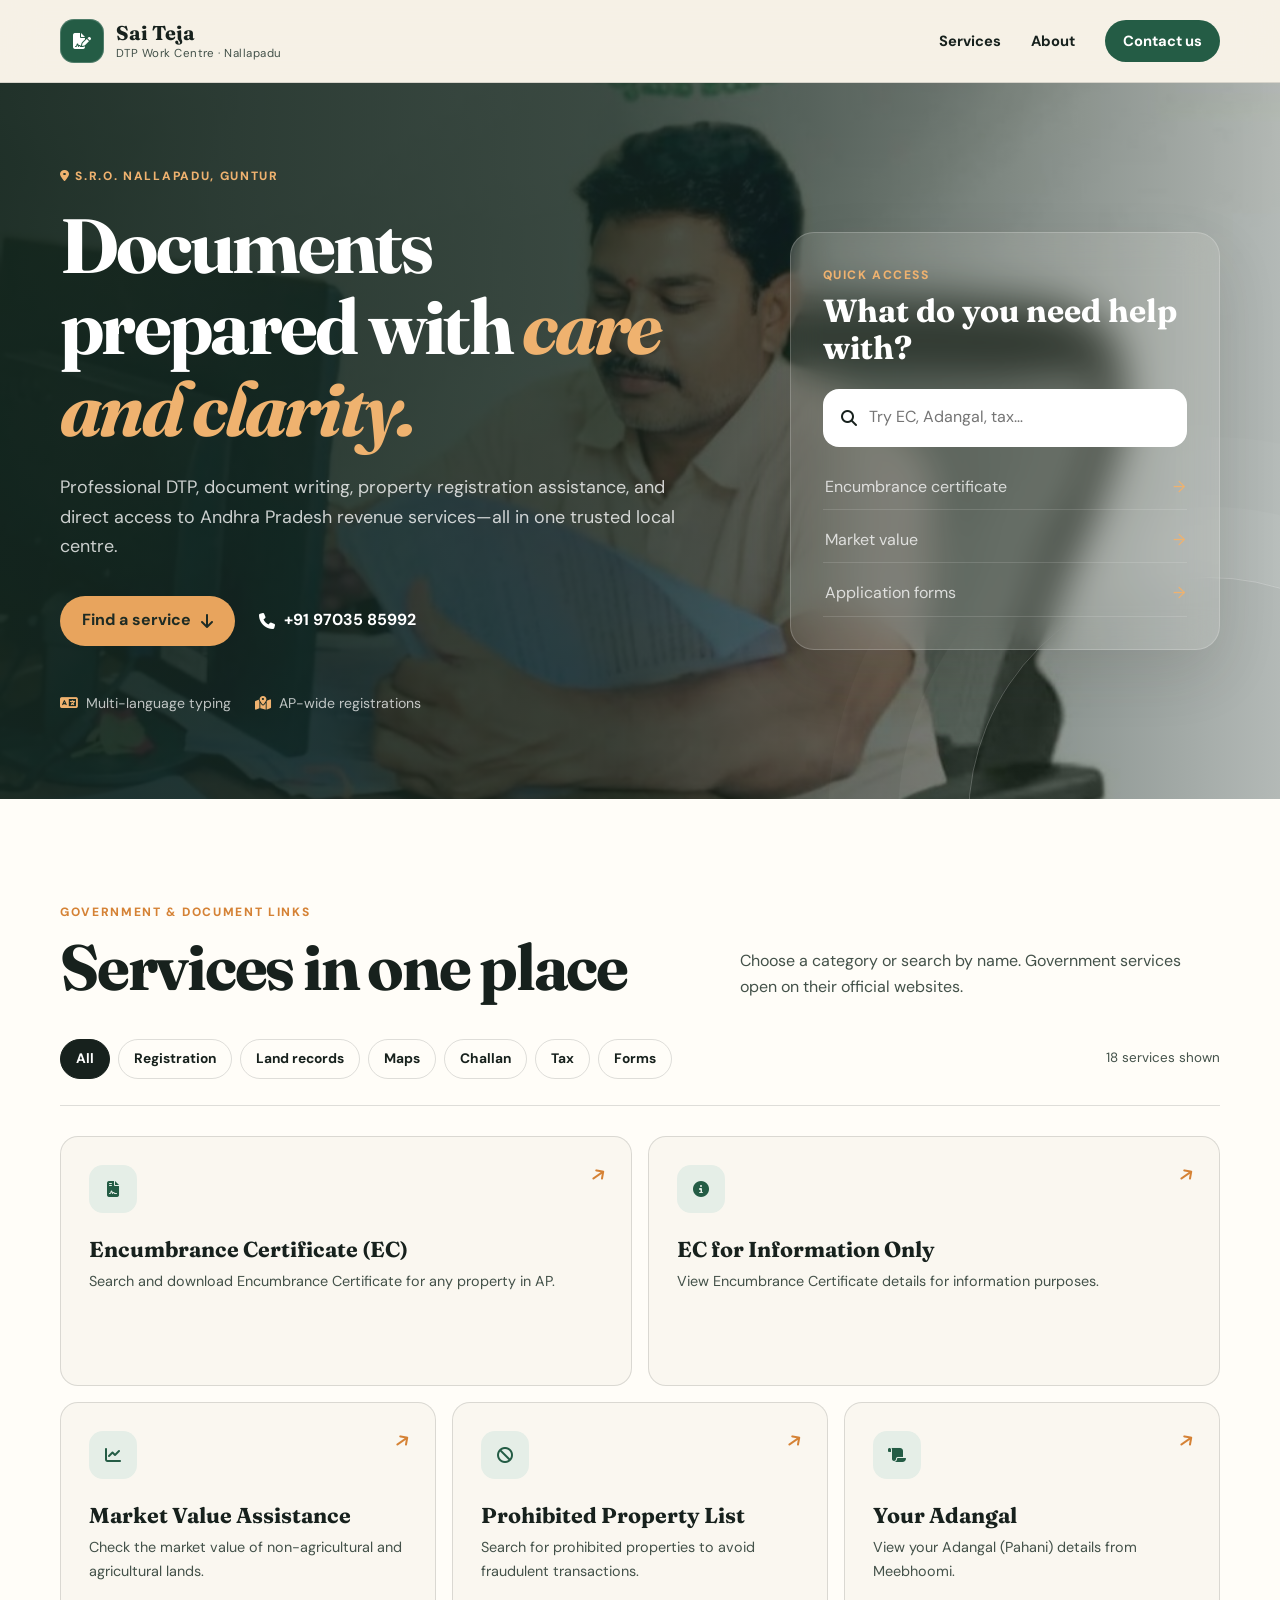
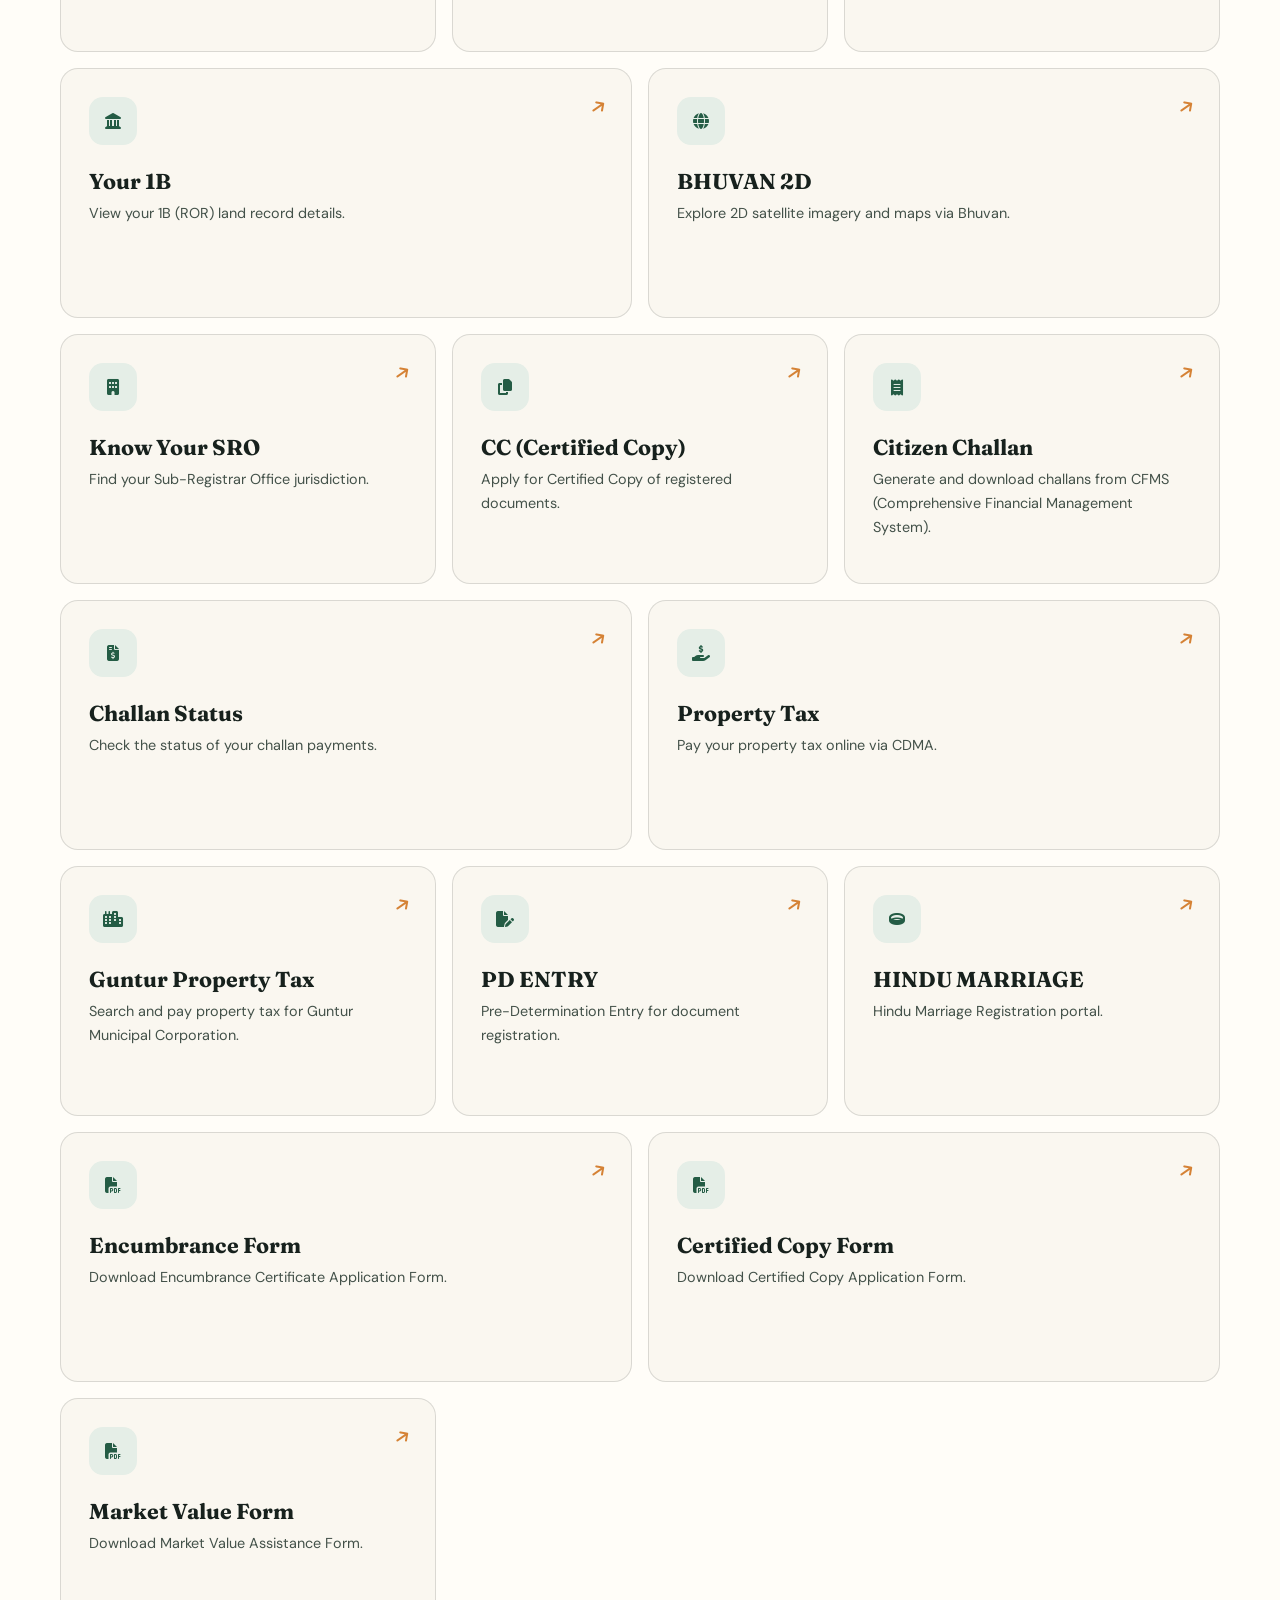
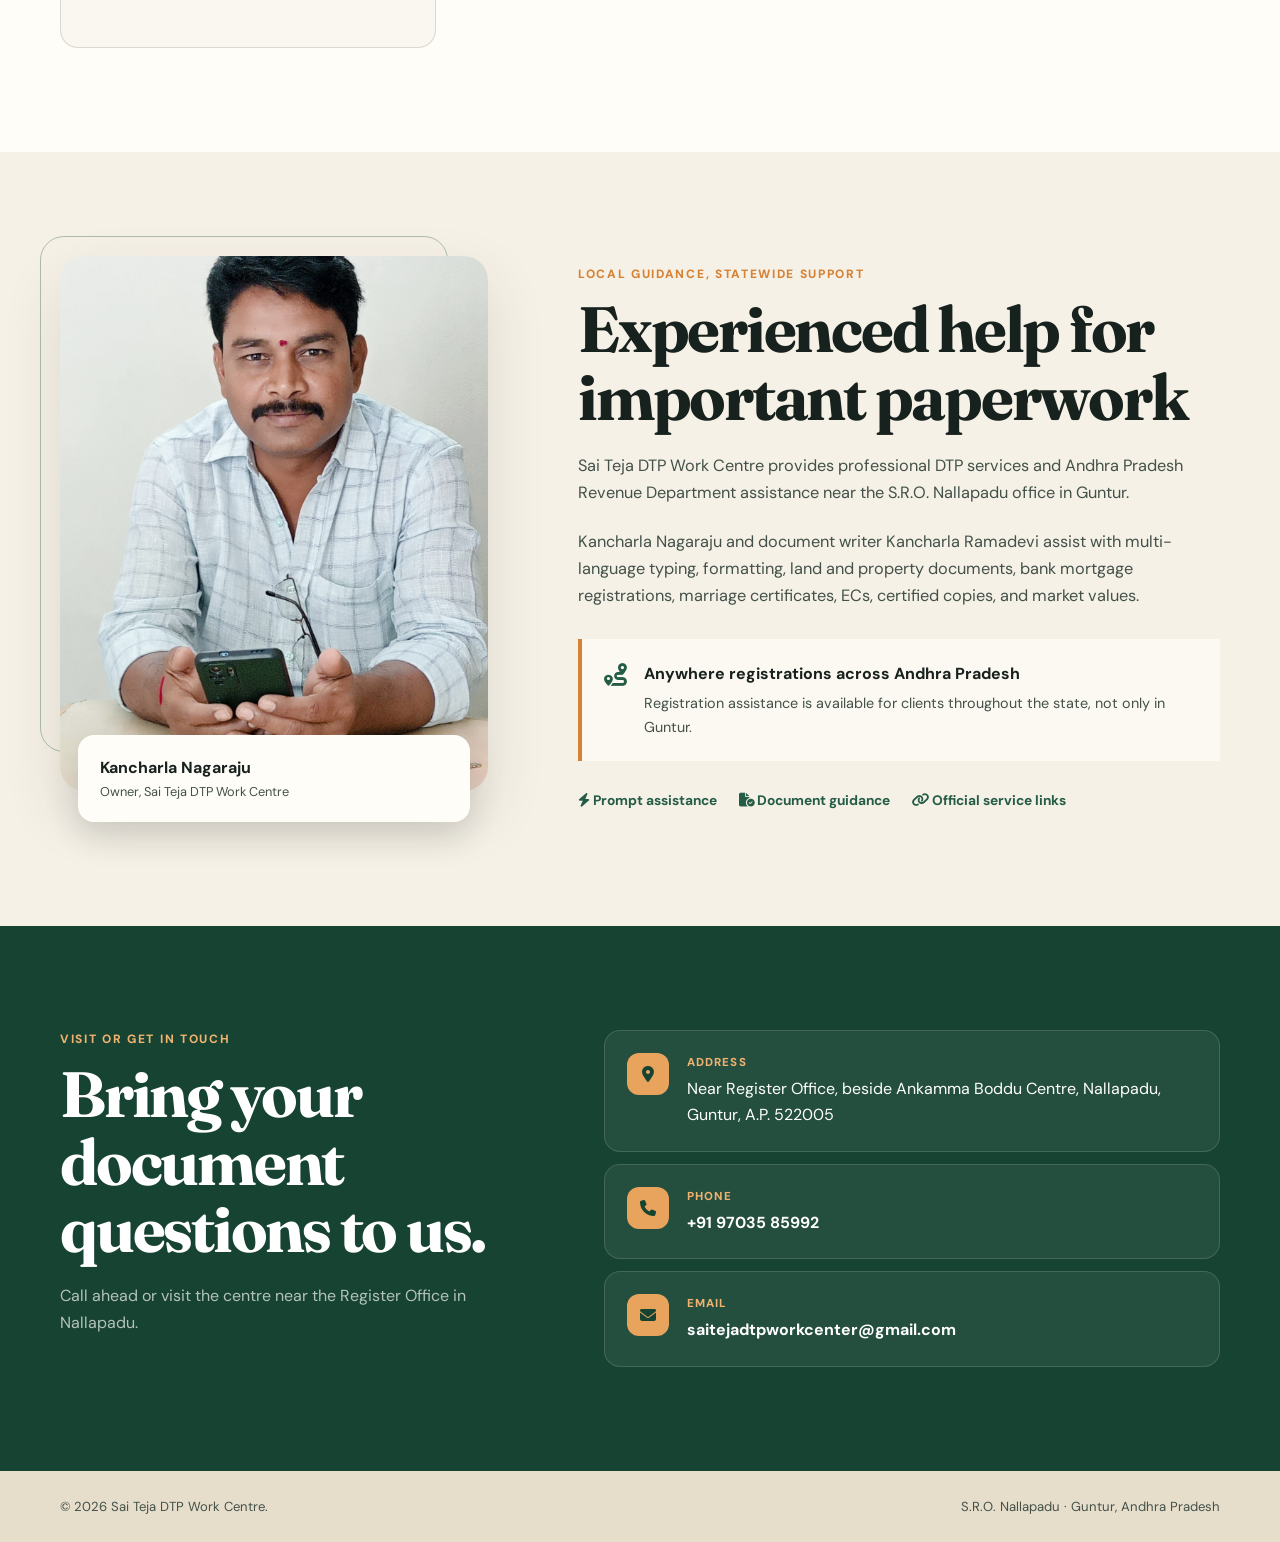
==== commit 2505df00: "Update task status (6a5db7bbbaef82159910761f)" ====
--- a/index.html
+++ b/index.html
@@ -91,170 +91,137 @@
     height="0" width="0" style="display:none;visibility:hidden"></iframe></noscript>
     <!-- End Google Tag Manager (noscript) -->
 
-    <a class="skip-link" href="#services">Skip to services</a>
-    <div class="background-gradient" aria-hidden="true"></div>
-
-    <header class="glass-header">
+    <a class="skip-link" href="#main-content">Skip to main content</a>
+
+    <header class="site-header">
         <div class="container header-content">
-            <a class="logo" href="#top" aria-label="Sai Teja DTP Work Centre home">
-                <span class="logo-mark"><i class="fa-solid fa-building-columns"></i></span>
-                <span class="logo-copy"><strong>Sai Teja</strong><small>DTP Work Centre · S.R.O Nallapadu</small></span>
+            <a class="brand" href="#top" aria-label="Sai Teja DTP Work Centre home">
+                <span class="brand-mark"><i class="fa-solid fa-file-signature"></i></span>
+                <span><strong>Sai Teja</strong><small>DTP Work Centre · Nallapadu</small></span>
             </a>
-            <nav>
-                <ul>
-                    <li><a href="#services">Services</a></li>
-                    <li><a href="#about">About</a></li>
-                    <li><a href="#contact" class="btn-primary">Contact</a></li>
-                </ul>
+            <button class="menu-toggle" type="button" aria-expanded="false" aria-controls="primaryNav" aria-label="Open navigation">
+                <i class="fa-solid fa-bars"></i>
+            </button>
+            <nav id="primaryNav" aria-label="Primary navigation">
+                <a href="#services">Services</a>
+                <a href="#about">About</a>
+                <a href="#contact" class="button button-small">Contact us</a>
             </nav>
         </div>
     </header>
 
-    <main>
+    <main id="main-content">
         <section class="hero" id="top">
-            <div class="container hero-content">
-                <div class="hero-kicker"><span></span> Nallapadu, Guntur</div>
-                <h1>Documentation made <em>clear.</em></h1>
-                <p>Access essential Andhra Pradesh registration, land, tax, and revenue services—plus trusted local document assistance in one place.</p>
-
-                <label class="search-container glass-card" for="serviceSearch">
-                    <i class="fa-solid fa-magnifying-glass search-icon"></i>
-                    <span class="sr-only">Search services</span>
-                    <input type="search" id="serviceSearch" placeholder="Search EC, Adangal, tax, forms…" autocomplete="off">
-                    <kbd>/</kbd>
-                </label>
-                <div class="hero-meta" aria-label="Service highlights">
-                    <span><i class="fa-solid fa-circle-check"></i> Official portal links</span>
-                    <span><i class="fa-solid fa-language"></i> Multi-language typing</span>
-                    <span><i class="fa-solid fa-location-dot"></i> Local assistance</span>
-                </div>
-            </div>
-        </section>
-
-        <section id="services" class="services-section">
+            <div class="container hero-layout">
+                <div class="hero-copy">
+                    <p class="eyebrow"><i class="fa-solid fa-location-dot"></i> S.R.O. Nallapadu, Guntur</p>
+                    <h1>Documents prepared with <em>care and clarity.</em></h1>
+                    <p class="hero-intro">Professional DTP, document writing, property registration assistance, and direct access to Andhra Pradesh revenue services—all in one trusted local centre.</p>
+                    <div class="hero-actions">
+                        <a class="button" href="#services">Find a service <i class="fa-solid fa-arrow-down"></i></a>
+                        <a class="text-link" href="tel:+919703585992"><i class="fa-solid fa-phone"></i> +91 97035 85992</a>
+                    </div>
+                    <div class="trust-row" aria-label="Service highlights">
+                        <span><i class="fa-solid fa-language"></i> Multi-language typing</span>
+                        <span><i class="fa-solid fa-map-location-dot"></i> AP-wide registrations</span>
+                    </div>
+                </div>
+                <aside class="hero-panel" aria-label="Quick service search">
+                    <p class="panel-label">Quick access</p>
+                    <h2>What do you need help with?</h2>
+                    <label class="search-container" for="serviceSearch">
+                        <i class="fa-solid fa-magnifying-glass" aria-hidden="true"></i>
+                        <input type="search" id="serviceSearch" placeholder="Try EC, Adangal, tax…" autocomplete="off">
+                    </label>
+                    <div class="quick-links">
+                        <a href="#services" data-search="encumbrance">Encumbrance certificate</a>
+                        <a href="#services" data-search="market value">Market value</a>
+                        <a href="#services" data-search="forms">Application forms</a>
+                    </div>
+                </aside>
+            </div>
+        </section>
+
+        <section id="services" class="services-section section">
             <div class="container">
-                <div class="section-header">
+                <div class="section-heading">
                     <div>
-                        <span class="eyebrow">Quick access</span>
-                        <h2>Available services</h2>
-                        <p>Choose a category or search by service name.</p>
-                    </div>
-                    <div class="category-tabs">
-                        <button class="tab active" data-category="all">All</button>
-                        <button class="tab" data-category="registration">Registration</button>
-                        <button class="tab" data-category="meebhoomi">Meebhoomi</button>
-                        <button class="tab" data-category="map">Map</button>
-                        <button class="tab" data-category="challan">Challan</button>
-                        <button class="tab" data-category="tax">Tax</button>
-                        <button class="tab" data-category="forms">Forms</button>
-                    </div>
-                </div>
-
-                <div class="results-summary" id="resultsSummary" aria-live="polite"></div>
-
-                <div class="services-grid" id="servicesGrid">
-                    <!-- Services will be injected here by JS -->
-                </div>
-            </div>
-        </section>
-
-        <div class="middle-hero">
-            <section id="about" class="about-section container">
-                <div class="glass-card about-content">
-                    <div class="about-intro">
-                        <div>
-                            <span class="eyebrow">Local expertise</span>
-                            <h2>Personal support for important paperwork.</h2>
-                        </div>
-                        <div class="about-profile">
-                            <img src="kancharla-nagaraju.jpg" alt="Kancharla Nagaraju, owner of Sai Teja DTP Work Centre" loading="lazy">
-                            <span>Kancharla Nagaraju</span>
-                        </div>
-                    </div>
-                    <p>Welcome to <strong>SAI TEJA DTP WORK CENTRE</strong>, your trusted partner for <strong>professional DTP services</strong> and Andhra Pradesh Revenue Department assistance located at <strong>S.R.O Nallapadu, Guntur</strong>. We are proudly managed by <strong>Kancharla Nagaraju</strong> and Document Writer <strong>Kancharla Ramadevi</strong>.</p>
-                    <p>We provide comprehensive <strong>DTP services</strong>, multi-language typing, document formatting, and preparation for land, house, apartment, plot, bank mortgage, and marriage registration paperwork. ECs, certified copies, and market value assistance are also available.</p>
-                    <aside class="statewide-note">
-                        <i class="fa-solid fa-map-location-dot"></i>
-                        <div><strong>Anywhere registrations across Andhra Pradesh</strong><p>We assist clients throughout the state with clear, accessible document preparation and registration support.</p></div>
-                    </aside>
-                    <p><strong>Document Writer:</strong> KANCHARLA RAMADEVI W/o NAGA RAJU</p>
-                    <div class="features-grid">
-                        <div class="feature-item">
-                            <i class="fa-solid fa-bolt"></i>
-                            <span>Fast Access</span>
-                        </div>
-                        <div class="feature-item">
-                            <i class="fa-solid fa-shield-halved"></i>
-                            <span>Secure Links</span>
-                        </div>
-                        <div class="feature-item">
-                            <i class="fa-solid fa-check-double"></i>
-                            <span>Verified Sources</span>
-                        </div>
-                    </div>
-                </div>
-            </section>
+                        <p class="eyebrow">Government & document links</p>
+                        <h2>Services in one place</h2>
+                    </div>
+                    <p>Choose a category or search by name. Government services open on their official websites.</p>
+                </div>
+                <div class="service-tools">
+                    <div class="category-tabs" role="group" aria-label="Filter services by category">
+                        <button class="tab active" data-category="all" aria-pressed="true">All</button>
+                        <button class="tab" data-category="registration" aria-pressed="false">Registration</button>
+                        <button class="tab" data-category="meebhoomi" aria-pressed="false">Land records</button>
+                        <button class="tab" data-category="map" aria-pressed="false">Maps</button>
+                        <button class="tab" data-category="challan" aria-pressed="false">Challan</button>
+                        <button class="tab" data-category="tax" aria-pressed="false">Tax</button>
+                        <button class="tab" data-category="forms" aria-pressed="false">Forms</button>
+                    </div>
+                    <p id="serviceCount" class="service-count" aria-live="polite"></p>
+                </div>
+                <div class="services-grid" id="servicesGrid"></div>
+            </div>
+        </section>
+
+        <section id="about" class="about-section section">
+            <div class="container about-layout">
+                <div class="portrait-card">
+                    <img src="kancharla-nagaraju.jpg" alt="Kancharla Nagaraju of Sai Teja DTP Work Centre" loading="lazy">
+                    <div><strong>Kancharla Nagaraju</strong><span>Owner, Sai Teja DTP Work Centre</span></div>
+                </div>
+                <div class="about-copy">
+                    <p class="eyebrow">Local guidance, statewide support</p>
+                    <h2>Experienced help for important paperwork</h2>
+                    <p>Sai Teja DTP Work Centre provides professional DTP services and Andhra Pradesh Revenue Department assistance near the S.R.O. Nallapadu office in Guntur.</p>
+                    <p>Kancharla Nagaraju and document writer Kancharla Ramadevi assist with multi-language typing, formatting, land and property documents, bank mortgage registrations, marriage certificates, ECs, certified copies, and market values.</p>
+                    <div class="statewide-note">
+                        <i class="fa-solid fa-route"></i>
+                        <div><strong>Anywhere registrations across Andhra Pradesh</strong><span>Registration assistance is available for clients throughout the state, not only in Guntur.</span></div>
+                    </div>
+                    <div class="feature-list">
+                        <span><i class="fa-solid fa-bolt"></i> Prompt assistance</span>
+                        <span><i class="fa-solid fa-file-circle-check"></i> Document guidance</span>
+                        <span><i class="fa-solid fa-link"></i> Official service links</span>
+                    </div>
+                </div>
+            </div>
+        </section>
+
+        <section id="contact" class="contact-section section">
+            <div class="container contact-shell">
+                <div class="contact-intro">
+                    <p class="eyebrow">Visit or get in touch</p>
+                    <h2>Bring your document questions to us.</h2>
+                    <p>Call ahead or visit the centre near the Register Office in Nallapadu.</p>
+                </div>
+                <div class="contact-grid">
+                    <div class="contact-card">
+                        <i class="fa-solid fa-location-dot"></i>
+                        <div><span>Address</span><p>Near Register Office, beside Ankamma Boddu Centre, Nallapadu, Guntur, A.P. 522005</p></div>
+                    </div>
+                    <a class="contact-card" href="tel:+919703585992">
+                        <i class="fa-solid fa-phone"></i>
+                        <div><span>Phone</span><strong>+91 97035 85992</strong></div>
+                    </a>
+                    <a class="contact-card" href="mailto:saitejadtpworkcenter@gmail.com">
+                        <i class="fa-solid fa-envelope"></i>
+                        <div><span>Email</span><strong>saitejadtpworkcenter@gmail.com</strong></div>
+                    </a>
+                </div>
+            </div>
+        </section>
+    </main>
+
+    <footer class="site-footer">
+        <div class="container footer-content">
+            <p>&copy; <span id="currentYear">2026</span> Sai Teja DTP Work Centre.</p>
+            <p>S.R.O. Nallapadu · Guntur, Andhra Pradesh</p>
         </div>
-    </main>
-
-    <div class="bottom-hero">
-
-        <section id="contact" class="contact-section container">
-            <div class="glass-card contact-content">
-                <span class="eyebrow">Get assistance</span>
-                <h2>Talk to us about your document.</h2>
-                <p>Call, email, or visit Sai Teja DTP Work Centre for help choosing the right service.</p>
-
-                <div class="contact-actions">
-                    <a class="contact-button primary" href="tel:+919703585992"><i class="fa-solid fa-phone"></i> Call now</a>
-                    <a class="contact-button" href="mailto:saitejadtpworkcenter@gmail.com"><i class="fa-solid fa-envelope"></i> Send email</a>
-                </div>
-
-                <div class="contact-details">
-                    <div class="contact-item">
-                        <div class="icon-box">
-                            <i class="fa-solid fa-location-dot"></i>
-                        </div>
-                        <div>
-                            <h3>Visit Us</h3>
-                            <p>Near Register office , Beside ankamma boddu centre,<br>Nallapadu, Guntur,A.P-522005.</p>
-                        </div>
-                    </div>
-
-                    <div class="contact-item">
-                        <div class="icon-box">
-                            <i class="fa-solid fa-phone"></i>
-                        </div>
-                        <div>
-                            <h3>Call Us</h3>
-                            <p><a href="tel:+919703585992">+91 9703585992</a></p>
-                        </div>
-                    </div>
-
-                    <div class="contact-item">
-                        <div class="icon-box">
-                            <i class="fa-solid fa-envelope"></i>
-                        </div>
-                        <div>
-                            <h3>Email Us</h3>
-                            <p><a href="mailto:saitejadtpworkcenter@gmail.com">saitejadtpworkcenter@gmail.com</a></p>
-                        </div>
-                    </div>
-                </div>
-            </div>
-        </section>
-
-
-        <footer class="glass-footer">
-            <div class="container footer-content">
-                <p>&copy; <span id="currentYear">2026</span> Sai Teja DTP Work Centre. Nallapadu, Guntur.</p>
-                <div class="footer-links">
-                    <a href="#services">Services</a>
-                    <a href="#contact">Contact</a>
-                </div>
-            </div>
-        </footer>
-    </div>
+    </footer>
 
     <script src="data.js"></script>
     <script src="script.js"></script>
--- a/styles.css
+++ b/styles.css
@@ -1,160 +1,279 @@
 :root {
-    --ink: #17352f;
-    --ink-soft: #4f6861;
-    --paper: #f8f5ed;
-    --paper-deep: #eee9dc;
-    --white: #fffdf8;
-    --green: #146b55;
-    --green-dark: #0d4c3d;
-    --lime: #d7f06e;
-    --orange: #f29f67;
-    --line: rgba(23, 53, 47, 0.14);
-    --shadow: 0 24px 70px rgba(34, 53, 46, 0.13);
-    --radius-lg: 32px;
-    --radius-md: 20px;
-    --font-display: "Fraunces", Georgia, serif;
-    --font-body: "DM Sans", sans-serif;
+    --ink: #17211d;
+    --ink-soft: #435149;
+    --paper: #f6f1e7;
+    --paper-deep: #e9dfcc;
+    --surface: #fffdf8;
+    --green: #245c45;
+    --green-dark: #174332;
+    --saffron: #d58235;
+    --line: rgba(23, 33, 29, 0.14);
+    --shadow: 0 24px 60px rgba(48, 45, 33, 0.12);
+    --radius: 24px;
 }
 
 * { box-sizing: border-box; margin: 0; padding: 0; }
-html { scroll-behavior: smooth; }
+html { scroll-behavior: smooth; scroll-padding-top: 92px; }
 body {
+    font-family: 'DM Sans', sans-serif;
+    color: var(--ink);
     background: var(--paper);
+    line-height: 1.65;
+    overflow-x: hidden;
+}
+a { color: inherit; }
+button, input { font: inherit; }
+button { color: inherit; }
+img { display: block; max-width: 100%; }
+.container { width: min(1160px, calc(100% - 40px)); margin-inline: auto; }
+.section { padding: 104px 0; }
+
+.skip-link {
+    position: fixed;
+    left: 20px;
+    top: -80px;
+    z-index: 1000;
+    padding: 12px 18px;
+    background: var(--ink);
+    color: white;
+    border-radius: 0 0 10px 10px;
+}
+.skip-link:focus { top: 0; }
+
+.site-header {
+    position: sticky;
+    top: 0;
+    z-index: 100;
+    background: rgba(246, 241, 231, 0.92);
+    border-bottom: 1px solid var(--line);
+    backdrop-filter: blur(18px);
+}
+.header-content { min-height: 82px; display: flex; align-items: center; justify-content: space-between; gap: 32px; }
+.brand { display: flex; align-items: center; gap: 12px; text-decoration: none; line-height: 1.1; }
+.brand-mark {
+    width: 44px;
+    height: 44px;
+    display: grid;
+    place-items: center;
+    border-radius: 14px;
+    color: white;
+    background: var(--green);
+    box-shadow: inset 0 0 0 1px rgba(255,255,255,.2);
+}
+.brand strong { display: block; font-family: 'Fraunces', serif; font-size: 1.25rem; }
+.brand small { display: block; margin-top: 4px; color: var(--ink-soft); font-size: .72rem; letter-spacing: .04em; }
+nav { display: flex; align-items: center; gap: 30px; }
+nav a { text-decoration: none; font-weight: 700; font-size: .92rem; }
+nav a:not(.button):hover { color: var(--green); }
+.menu-toggle { display: none; border: 0; background: transparent; font-size: 1.25rem; padding: 10px; cursor: pointer; }
+
+.button {
+    display: inline-flex;
+    align-items: center;
+    justify-content: center;
+    gap: 10px;
+    min-height: 50px;
+    padding: 0 22px;
+    border: 0;
+    border-radius: 999px;
+    color: white;
+    background: var(--green);
+    text-decoration: none;
+    font-weight: 700;
+    transition: transform .2s ease, background .2s ease, box-shadow .2s ease;
+}
+.button:hover { transform: translateY(-2px); background: var(--green-dark); box-shadow: 0 12px 24px rgba(36,92,69,.22); }
+.button-small { min-height: 42px; padding-inline: 18px; }
+
+.hero {
+    position: relative;
+    min-height: 690px;
+    display: grid;
+    align-items: center;
+    padding: 84px 0;
+    background:
+        linear-gradient(90deg, rgba(20,38,30,.94) 0%, rgba(20,38,30,.82) 48%, rgba(20,38,30,.32) 100%),
+        url('hero-bg.jpg') center / cover;
+    color: white;
+    overflow: hidden;
+}
+.hero::after {
+    content: '';
+    position: absolute;
+    width: 480px;
+    height: 480px;
+    right: -170px;
+    bottom: -260px;
+    border: 1px solid rgba(255,255,255,.24);
+    border-radius: 50%;
+    box-shadow: 0 0 0 70px rgba(255,255,255,.04), 0 0 0 140px rgba(255,255,255,.025);
+}
+.hero-layout { position: relative; z-index: 1; display: grid; grid-template-columns: 1.2fr .8fr; gap: 84px; align-items: center; }
+.eyebrow { color: var(--saffron); text-transform: uppercase; letter-spacing: .14em; font-weight: 800; font-size: .75rem; }
+.hero .eyebrow { color: #efb26f; }
+.hero h1, .section h2 { font-family: 'Fraunces', serif; line-height: 1.06; letter-spacing: -.035em; }
+.hero h1 { max-width: 720px; margin: 18px 0 24px; font-size: clamp(3.1rem, 6vw, 5.7rem); }
+.hero h1 em { color: #efb26f; font-weight: inherit; }
+.hero-intro { max-width: 650px; color: rgba(255,255,255,.78); font-size: 1.12rem; }
+.hero-actions { display: flex; align-items: center; gap: 24px; margin-top: 34px; }
+.hero .button { background: #e8a45d; color: #1e2b24; }
+.hero .button:hover { background: #f2b778; }
+.text-link { display: inline-flex; align-items: center; gap: 9px; text-decoration: none; font-weight: 700; }
+.trust-row { display: flex; flex-wrap: wrap; gap: 24px; margin-top: 46px; color: rgba(255,255,255,.72); font-size: .88rem; }
+.trust-row span { display: flex; gap: 8px; align-items: center; }
+.trust-row i { color: #efb26f; }
+.hero-panel {
+    padding: 32px;
+    border: 1px solid rgba(255,255,255,.2);
+    border-radius: var(--radius);
+    background: rgba(250,247,239,.12);
+    backdrop-filter: blur(18px);
+    box-shadow: var(--shadow);
+}
+.panel-label { color: #efb26f; font-size: .76rem; font-weight: 800; text-transform: uppercase; letter-spacing: .13em; }
+.hero-panel h2 { margin: 8px 0 22px; font-family: 'Fraunces', serif; font-size: 2rem; line-height: 1.15; }
+.search-container {
+    display: flex;
+    align-items: center;
+    gap: 12px;
+    padding: 0 18px;
+    min-height: 58px;
+    border-radius: 16px;
+    background: white;
     color: var(--ink);
-    font-family: var(--font-body);
-    line-height: 1.6;
-    overflow-x: hidden;
-}
-a, button, input { font: inherit; }
-a { color: inherit; }
-button { cursor: pointer; }
-.container { width: min(1180px, calc(100% - 40px)); margin-inline: auto; }
-.sr-only { position: absolute; width: 1px; height: 1px; padding: 0; margin: -1px; overflow: hidden; clip: rect(0, 0, 0, 0); white-space: nowrap; border: 0; }
-.skip-link { position: fixed; top: 12px; left: 12px; z-index: 100; padding: 10px 16px; background: var(--ink); color: white; border-radius: 8px; transform: translateY(-150%); }
-.skip-link:focus { transform: translateY(0); }
-.background-gradient { position: fixed; inset: 0; pointer-events: none; z-index: -1; background: radial-gradient(circle at 85% 5%, rgba(215,240,110,.24), transparent 25%), radial-gradient(circle at 8% 55%, rgba(242,159,103,.12), transparent 26%); }
-
-.glass-header { position: absolute; inset: 0 0 auto; z-index: 20; padding: 24px 0; color: var(--white); }
-.header-content { display: flex; align-items: center; justify-content: space-between; gap: 28px; }
-.logo { display: inline-flex; align-items: center; gap: 12px; color: inherit; text-decoration: none; }
-.logo-mark { width: 44px; height: 44px; display: grid; place-items: center; border-radius: 14px; color: var(--ink); background: var(--lime); transform: rotate(-4deg); }
-.logo-copy { display: grid; line-height: 1.15; }
-.logo-copy strong { font-family: var(--font-display); font-size: 1.25rem; letter-spacing: .01em; }
-.logo-copy small { margin-top: 4px; color: rgba(255,255,255,.7); font-size: .72rem; letter-spacing: .03em; }
-nav ul { list-style: none; display: flex; align-items: center; gap: 8px; }
-nav a { display: inline-flex; padding: 10px 14px; border-radius: 999px; color: rgba(255,255,255,.84); text-decoration: none; font-weight: 600; font-size: .92rem; }
-nav a:hover, nav a:focus-visible { color: white; background: rgba(255,255,255,.1); }
-nav .btn-primary { background: var(--lime); color: var(--ink); padding-inline: 20px; }
-nav .btn-primary:hover { background: white; color: var(--ink); }
-
-.hero { min-height: 760px; display: grid; align-items: center; position: relative; isolation: isolate; overflow: hidden; background: linear-gradient(100deg, rgba(10,54,43,.98) 10%, rgba(10,54,43,.84) 52%, rgba(10,54,43,.36)), url("hero-bg.jpg") center/cover; color: var(--white); }
-.hero::before { content: ""; position: absolute; width: 480px; height: 480px; right: -120px; bottom: -240px; border: 1px solid rgba(215,240,110,.35); border-radius: 50%; box-shadow: 0 0 0 80px rgba(215,240,110,.04), 0 0 0 160px rgba(215,240,110,.025); z-index: -1; }
-.hero-content { padding-top: 100px; }
-.hero-kicker, .eyebrow { text-transform: uppercase; letter-spacing: .16em; font-weight: 700; font-size: .76rem; }
-.hero-kicker { display: flex; align-items: center; gap: 10px; color: var(--lime); margin-bottom: 22px; }
-.hero-kicker span { width: 26px; height: 2px; background: currentColor; }
-.hero h1 { max-width: 790px; font-family: var(--font-display); font-size: clamp(4rem, 8.5vw, 7.4rem); line-height: .9; letter-spacing: -.055em; font-weight: 600; }
-.hero h1 em { color: var(--lime); font-style: italic; }
-.hero > .hero-content > p { max-width: 650px; margin-top: 28px; color: rgba(255,255,255,.77); font-size: clamp(1rem, 2vw, 1.18rem); }
-.glass-card { background: rgba(255,253,248,.9); border: 1px solid rgba(255,255,255,.64); box-shadow: var(--shadow); backdrop-filter: blur(18px); }
-.search-container { width: min(670px, 100%); min-height: 70px; margin-top: 38px; padding: 9px 12px 9px 22px; display: flex; align-items: center; gap: 14px; border-radius: 18px; color: var(--ink); transition: transform .25s ease, box-shadow .25s ease; }
-.search-container:focus-within { transform: translateY(-3px); box-shadow: 0 26px 70px rgba(0,0,0,.25); }
-.search-icon { color: var(--green); }
-.search-container input { width: 100%; border: 0; outline: 0; background: transparent; color: var(--ink); font-size: 1rem; }
-.search-container input::placeholder { color: #71817d; }
-.search-container kbd { border: 1px solid var(--line); background: var(--paper-deep); border-radius: 7px; padding: 2px 8px; color: var(--ink-soft); font-size: .78rem; }
-.hero-meta { display: flex; flex-wrap: wrap; gap: 12px 24px; margin-top: 24px; color: rgba(255,255,255,.72); font-size: .82rem; }
-.hero-meta i { color: var(--lime); margin-right: 5px; }
-
-.services-section { position: relative; padding: 100px 0 120px; background: linear-gradient(rgba(248,245,237,.95), rgba(248,245,237,.97)), url("services-bg.jpg") center/cover fixed; }
-.section-header { display: flex; justify-content: space-between; align-items: end; gap: 40px; margin-bottom: 32px; }
-.eyebrow { display: inline-block; color: var(--green); margin-bottom: 8px; }
-.section-header h2, .about-content h2, .contact-content h2 { font-family: var(--font-display); font-size: clamp(2.6rem, 5vw, 4.6rem); line-height: 1; letter-spacing: -.04em; font-weight: 600; }
-.section-header p { margin-top: 10px; color: var(--ink-soft); }
-.category-tabs { display: flex; gap: 7px; padding: 6px; max-width: 100%; overflow-x: auto; border: 1px solid var(--line); border-radius: 999px; background: rgba(255,255,255,.48); scrollbar-width: none; }
-.category-tabs::-webkit-scrollbar { display: none; }
-.tab { flex: 0 0 auto; border: 0; border-radius: 999px; padding: 9px 14px; color: var(--ink-soft); background: transparent; font-size: .78rem; font-weight: 700; transition: .2s ease; }
-.tab:hover { color: var(--ink); }
-.tab.active { color: white; background: var(--green); box-shadow: 0 7px 18px rgba(20,107,85,.2); }
-.results-summary { min-height: 26px; margin-bottom: 18px; color: var(--ink-soft); font-size: .86rem; }
-.services-grid { display: grid; grid-template-columns: repeat(3, 1fr); gap: 18px; }
-.service-card { min-height: 245px; display: flex; flex-direction: column; position: relative; padding: 28px; overflow: hidden; background: var(--white); border: 1px solid var(--line); border-radius: var(--radius-md); color: var(--ink); text-decoration: none; opacity: 0; transition: transform .28s ease, border-color .28s ease, box-shadow .28s ease; }
-.service-card::after { content: ""; position: absolute; right: -34px; bottom: -42px; width: 110px; height: 110px; border-radius: 50%; background: var(--lime); opacity: 0; transform: scale(.7); transition: .3s ease; }
-.service-card:hover, .service-card:focus-visible { transform: translateY(-7px); border-color: rgba(20,107,85,.3); box-shadow: 0 22px 48px rgba(33,58,50,.12); outline: none; }
-.service-card:hover::after, .service-card:focus-visible::after { opacity: .35; transform: scale(1); }
-.service-icon { width: 48px; height: 48px; display: grid; place-items: center; margin-bottom: 28px; border-radius: 14px; color: var(--green-dark); background: #e4eedf; font-size: 1.15rem; transform: rotate(-3deg); }
-.service-card:nth-child(3n+2) .service-icon { background: #f6dfcf; transform: rotate(3deg); }
-.service-card:nth-child(3n+3) .service-icon { background: #edf3be; }
-.service-card h3 { max-width: 88%; font-family: var(--font-display); font-size: 1.35rem; line-height: 1.15; }
-.service-card p { margin-top: 10px; color: var(--ink-soft); font-size: .9rem; }
-.card-arrow { position: absolute; right: 24px; top: 28px; transition: transform .25s ease; }
-.service-card:hover .card-arrow { transform: translate(4px, -4px); }
-.empty-state { grid-column: 1/-1; padding: 64px 24px; text-align: center; border: 1px dashed rgba(23,53,47,.25); border-radius: var(--radius-md); color: var(--ink-soft); }
-.empty-state i { margin-bottom: 12px; color: var(--green); font-size: 2rem; }
-
-.middle-hero { padding: 110px 0; position: relative; background: linear-gradient(100deg, rgba(14,58,48,.96), rgba(14,58,48,.76)), url("about-bg.jpg") center/cover; }
-.about-content { padding: clamp(30px, 6vw, 72px); border-radius: var(--radius-lg); }
-.about-intro { display: grid; grid-template-columns: 1fr auto; align-items: start; gap: 40px; margin-bottom: 30px; }
-.about-content h2 { max-width: 760px; }
-.about-content > p { max-width: 880px; margin-top: 18px; color: var(--ink-soft); font-size: 1.02rem; }
-.about-profile { display: grid; justify-items: center; gap: 9px; color: var(--ink-soft); font-size: .78rem; font-weight: 700; }
-.about-profile img { width: 150px; aspect-ratio: 1; border-radius: 50% 50% 46% 54%; object-fit: cover; border: 6px solid var(--white); box-shadow: 0 16px 36px rgba(34,53,46,.18); }
-.statewide-note { display: flex; gap: 18px; align-items: flex-start; margin: 30px 0; padding: 24px; border-radius: 18px; color: white; background: var(--green-dark); }
-.statewide-note > i { color: var(--lime); font-size: 1.5rem; margin-top: 3px; }
-.statewide-note p { margin-top: 4px; color: rgba(255,255,255,.7); font-size: .9rem; }
-.features-grid { display: flex; flex-wrap: wrap; gap: 12px; margin-top: 32px; }
-.feature-item { display: flex; align-items: center; gap: 10px; padding: 10px 14px; border: 1px solid var(--line); border-radius: 999px; color: var(--ink); font-size: .84rem; font-weight: 700; }
-.feature-item i { color: var(--green); }
-
-.bottom-hero { position: relative; padding-top: 110px; color: white; background: linear-gradient(100deg, rgba(10,45,38,.95), rgba(10,45,38,.76)), url("footer-bg.jpg") center/cover; }
-.contact-content { position: relative; padding: clamp(30px, 6vw, 72px); border-radius: var(--radius-lg); color: var(--ink); }
-.contact-content > p { max-width: 650px; margin-top: 16px; color: var(--ink-soft); }
-.contact-actions { display: flex; flex-wrap: wrap; gap: 10px; margin-top: 28px; }
-.contact-button { display: inline-flex; align-items: center; gap: 9px; padding: 13px 18px; border: 1px solid var(--line); border-radius: 999px; color: var(--ink); text-decoration: none; font-weight: 700; }
-.contact-button.primary { color: white; background: var(--green); border-color: var(--green); }
-.contact-button:hover { transform: translateY(-2px); }
-.contact-details { display: grid; grid-template-columns: 1.3fr .8fr 1fr; gap: 12px; margin-top: 40px; }
-.contact-item { min-width: 0; display: flex; align-items: flex-start; gap: 14px; padding: 18px; border-radius: 16px; background: var(--paper); }
-.icon-box { width: 40px; height: 40px; flex: 0 0 auto; display: grid; place-items: center; border-radius: 12px; color: var(--green-dark); background: var(--lime); }
-.contact-item h3 { font-size: .82rem; text-transform: uppercase; letter-spacing: .08em; }
-.contact-item p { margin-top: 5px; color: var(--ink-soft); font-size: .88rem; overflow-wrap: anywhere; }
-.contact-item a { color: var(--green-dark); text-decoration: none; font-weight: 700; }
-.glass-footer { margin-top: 100px; border-top: 1px solid rgba(255,255,255,.16); }
-.footer-content { min-height: 100px; display: flex; align-items: center; justify-content: space-between; gap: 24px; color: rgba(255,255,255,.64); font-size: .82rem; }
-.footer-links { display: flex; gap: 22px; }
-.footer-links a { text-decoration: none; }
-.footer-links a:hover { color: var(--lime); }
-
-@keyframes fadeInUp { from { opacity: 0; transform: translateY(18px); } to { opacity: 1; transform: translateY(0); } }
-
-@media (max-width: 980px) {
-    .services-grid { grid-template-columns: repeat(2, 1fr); }
-    .section-header { align-items: flex-start; flex-direction: column; }
-    .category-tabs { width: 100%; }
-    .contact-details { grid-template-columns: 1fr; }
-}
-
-@media (max-width: 700px) {
-    .container { width: min(100% - 28px, 1180px); }
-    .glass-header { padding-top: 16px; }
-    .logo-copy small { display: none; }
-    nav li:not(:last-child) { display: none; }
-    .hero { min-height: 700px; }
-    .hero-content { padding-top: 80px; }
-    .hero h1 { font-size: clamp(3.4rem, 18vw, 5.3rem); }
-    .hero-meta { gap: 8px 14px; }
-    .search-container kbd { display: none; }
-    .services-section, .middle-hero { padding: 76px 0; }
-    .services-grid { grid-template-columns: 1fr; }
-    .service-card { min-height: 220px; }
-    .about-intro { grid-template-columns: 1fr; }
-    .about-profile { justify-self: start; grid-template-columns: auto auto; align-items: center; }
-    .about-profile img { width: 100px; }
-    .statewide-note { padding: 20px; }
-    .bottom-hero { padding-top: 76px; }
-    .footer-content { padding: 28px 0; align-items: flex-start; flex-direction: column; }
-}
-
-@media (prefers-reduced-motion: reduce) {
-    *, *::before, *::after { scroll-behavior: auto !important; animation-duration: .01ms !important; animation-iteration-count: 1 !important; transition-duration: .01ms !important; }
-}
+    cursor: text;
+}
+.search-container:focus-within { outline: 3px solid rgba(239,178,111,.42); }
+.search-container input { width: 100%; border: 0; outline: 0; background: transparent; color: var(--ink); }
+.quick-links { display: grid; gap: 8px; margin-top: 18px; }
+.quick-links a { padding: 9px 2px; color: rgba(255,255,255,.76); text-decoration: none; border-bottom: 1px solid rgba(255,255,255,.13); }
+.quick-links a::after { content: '→'; float: right; color: #efb26f; }
+.quick-links a:hover { color: white; }
+
+.services-section { background: var(--surface); }
+.section-heading { display: grid; grid-template-columns: 1.1fr .9fr; gap: 60px; align-items: end; margin-bottom: 38px; }
+.section-heading h2, .about-copy h2, .contact-intro h2 { margin-top: 10px; font-size: clamp(2.5rem, 5vw, 4.5rem); }
+.section-heading > p { max-width: 480px; color: var(--ink-soft); justify-self: end; }
+.service-tools { display: flex; align-items: center; justify-content: space-between; gap: 24px; padding-bottom: 26px; border-bottom: 1px solid var(--line); }
+.category-tabs { display: flex; flex-wrap: wrap; gap: 8px; }
+.tab {
+    min-height: 40px;
+    padding: 0 15px;
+    border: 1px solid var(--line);
+    border-radius: 999px;
+    background: transparent;
+    cursor: pointer;
+    font-size: .86rem;
+    font-weight: 700;
+    transition: .2s ease;
+}
+.tab:hover, .tab.active { background: var(--ink); color: white; border-color: var(--ink); }
+.service-count { flex: 0 0 auto; color: var(--ink-soft); font-size: .84rem; }
+.services-grid { display: grid; grid-template-columns: repeat(12, 1fr); gap: 16px; padding-top: 30px; }
+.service-card {
+    position: relative;
+    grid-column: span 4;
+    min-height: 250px;
+    display: flex;
+    flex-direction: column;
+    padding: 28px;
+    border: 1px solid var(--line);
+    border-radius: 18px;
+    color: var(--ink);
+    background: #faf7f0;
+    text-decoration: none;
+    overflow: hidden;
+    opacity: 0;
+    animation: fade-in .45s ease forwards;
+    transition: transform .25s ease, border-color .25s ease, box-shadow .25s ease;
+}
+.service-card:nth-child(5n + 1) { grid-column: span 6; }
+.service-card:nth-child(5n + 2) { grid-column: span 6; }
+.service-card:hover { transform: translateY(-5px); border-color: rgba(36,92,69,.45); box-shadow: 0 20px 40px rgba(31,55,43,.1); }
+.service-icon { width: 48px; height: 48px; display: grid; place-items: center; border-radius: 14px; color: var(--green); background: #e5eee7; }
+.service-card h3 { max-width: 85%; margin: 24px 0 8px; font-family: 'Fraunces', serif; font-size: 1.35rem; line-height: 1.2; }
+.service-card p { color: var(--ink-soft); font-size: .9rem; }
+.card-arrow { position: absolute; right: 26px; top: 30px; color: var(--saffron); transform: rotate(-35deg); transition: transform .2s ease; }
+.service-card:hover .card-arrow { transform: rotate(0); }
+.empty-state { grid-column: 1 / -1; padding: 70px 20px; text-align: center; border: 1px dashed var(--line); border-radius: 18px; color: var(--ink-soft); }
+.empty-state i { display: block; margin-bottom: 14px; font-size: 2rem; color: var(--saffron); }
+
+.about-section { background: var(--paper); }
+.about-layout { display: grid; grid-template-columns: .8fr 1.2fr; gap: 90px; align-items: center; }
+.portrait-card { position: relative; }
+.portrait-card::before { content: ''; position: absolute; inset: -20px 40px 70px -20px; border: 1px solid rgba(36,92,69,.35); border-radius: var(--radius); }
+.portrait-card img { position: relative; width: 100%; aspect-ratio: 4 / 5; object-fit: cover; border-radius: var(--radius); filter: saturate(.82); box-shadow: var(--shadow); }
+.portrait-card div { position: relative; width: calc(100% - 36px); margin: -56px auto 0; padding: 20px 22px; border-radius: 16px; background: var(--surface); box-shadow: 0 14px 34px rgba(28,44,36,.16); }
+.portrait-card strong, .portrait-card span { display: block; }
+.portrait-card span { color: var(--ink-soft); font-size: .8rem; }
+.about-copy > p:not(.eyebrow) { margin-top: 22px; color: var(--ink-soft); font-size: 1.02rem; }
+.statewide-note { display: flex; gap: 18px; margin-top: 30px; padding: 22px; border-left: 4px solid var(--saffron); background: rgba(255,253,248,.68); }
+.statewide-note > i { color: var(--green); font-size: 1.4rem; margin-top: 3px; }
+.statewide-note strong, .statewide-note span { display: block; }
+.statewide-note span { margin-top: 4px; color: var(--ink-soft); font-size: .9rem; }
+.feature-list { display: flex; flex-wrap: wrap; gap: 12px 22px; margin-top: 28px; color: var(--green); font-weight: 700; font-size: .86rem; }
+
+.contact-section { background: var(--green-dark); color: white; }
+.contact-shell { display: grid; grid-template-columns: .85fr 1.15fr; gap: 88px; align-items: start; }
+.contact-intro .eyebrow { color: #efb26f; }
+.contact-intro p:last-child { max-width: 430px; margin-top: 20px; color: rgba(255,255,255,.68); }
+.contact-grid { display: grid; gap: 12px; }
+.contact-card {
+    display: grid;
+    grid-template-columns: 44px 1fr;
+    gap: 16px;
+    align-items: start;
+    min-width: 0;
+    padding: 22px;
+    border: 1px solid rgba(255,255,255,.14);
+    border-radius: 16px;
+    background: rgba(255,255,255,.06);
+    color: white;
+    text-decoration: none;
+    transition: background .2s ease, transform .2s ease;
+}
+a.contact-card:hover { background: rgba(255,255,255,.12); transform: translateX(4px); }
+.contact-card > i { width: 42px; height: 42px; display: grid; place-items: center; border-radius: 12px; background: #e8a45d; color: var(--green-dark); }
+.contact-card span { display: block; margin-bottom: 4px; color: #efb26f; font-size: .72rem; font-weight: 800; letter-spacing: .1em; text-transform: uppercase; }
+.contact-card p, .contact-card strong { overflow-wrap: anywhere; }
+
+.site-footer { padding: 25px 0; color: var(--ink-soft); background: #e6ddcb; font-size: .82rem; }
+.footer-content { display: flex; justify-content: space-between; gap: 20px; }
+
+:focus-visible { outline: 3px solid var(--saffron); outline-offset: 4px; }
+@keyframes fade-in { from { opacity: 0; transform: translateY(12px); } to { opacity: 1; transform: translateY(0); } }
+@media (prefers-reduced-motion: reduce) { *, *::before, *::after { scroll-behavior: auto !important; animation-duration: .01ms !important; transition-duration: .01ms !important; } }
+
+@media (max-width: 900px) {
+    .section { padding: 78px 0; }
+    .hero-layout, .about-layout, .contact-shell { grid-template-columns: 1fr; gap: 54px; }
+    .hero { min-height: auto; }
+    .hero-panel { max-width: 620px; }
+    .section-heading { grid-template-columns: 1fr; gap: 18px; }
+    .section-heading > p { justify-self: start; }
+    .service-card, .service-card:nth-child(5n + 1), .service-card:nth-child(5n + 2) { grid-column: span 6; }
+    .portrait-card { max-width: 520px; }
+}
+
+@media (max-width: 680px) {
+    .container { width: min(100% - 28px, 1160px); }
+    .header-content { min-height: 72px; }
+    .brand small { max-width: 190px; white-space: nowrap; overflow: hidden; text-overflow: ellipsis; }
+    .menu-toggle { display: block; }
+    nav { position: absolute; left: 14px; right: 14px; top: 65px; display: none; flex-direction: column; align-items: stretch; gap: 0; padding: 12px; border: 1px solid var(--line); border-radius: 16px; background: var(--surface); box-shadow: var(--shadow); }
+    nav.open { display: flex; }
+    nav a { padding: 13px 14px; }
+    nav .button { margin-top: 6px; }
+    .hero { padding: 64px 0; background-position: 58% center; }
+    .hero-layout { gap: 42px; }
+    .hero h1 { font-size: clamp(2.8rem, 14vw, 4.1rem); }
+    .hero-actions { align-items: flex-start; flex-direction: column; gap: 18px; }
+    .hero-panel { padding: 24px; }
+    .trust-row { display: grid; gap: 12px; margin-top: 32px; }
+    .service-tools { align-items: flex-start; flex-direction: column; }
+    .category-tabs { width: 100%; flex-wrap: nowrap; overflow-x: auto; padding-bottom: 8px; scrollbar-width: thin; }
+    .service-card, .service-card:nth-child(5n + 1), .service-card:nth-child(5n + 2) { grid-column: 1 / -1; min-height: 230px; }
+    .about-copy h2, .contact-intro h2, .section-heading h2 { font-size: 2.7rem; }
+    .feature-list { display: grid; }
+    .footer-content { flex-direction: column; gap: 4px; }
+}
